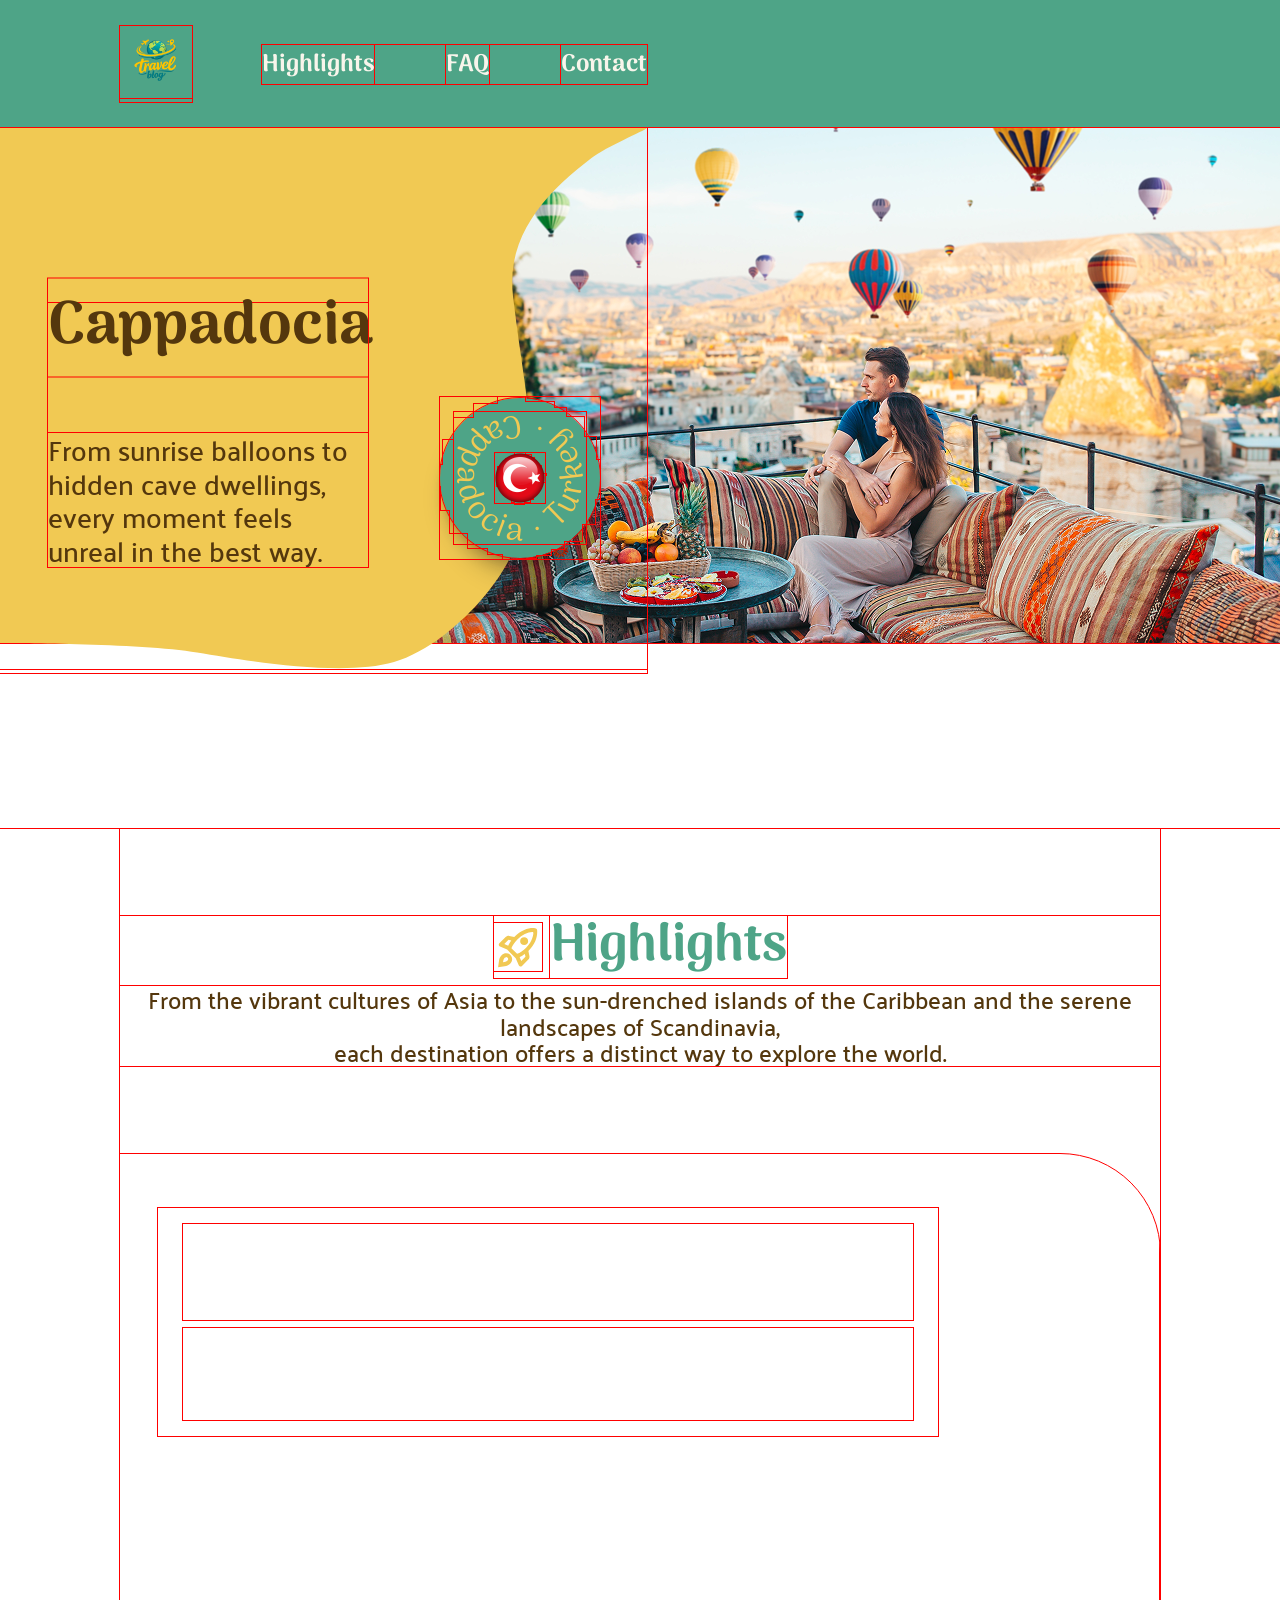
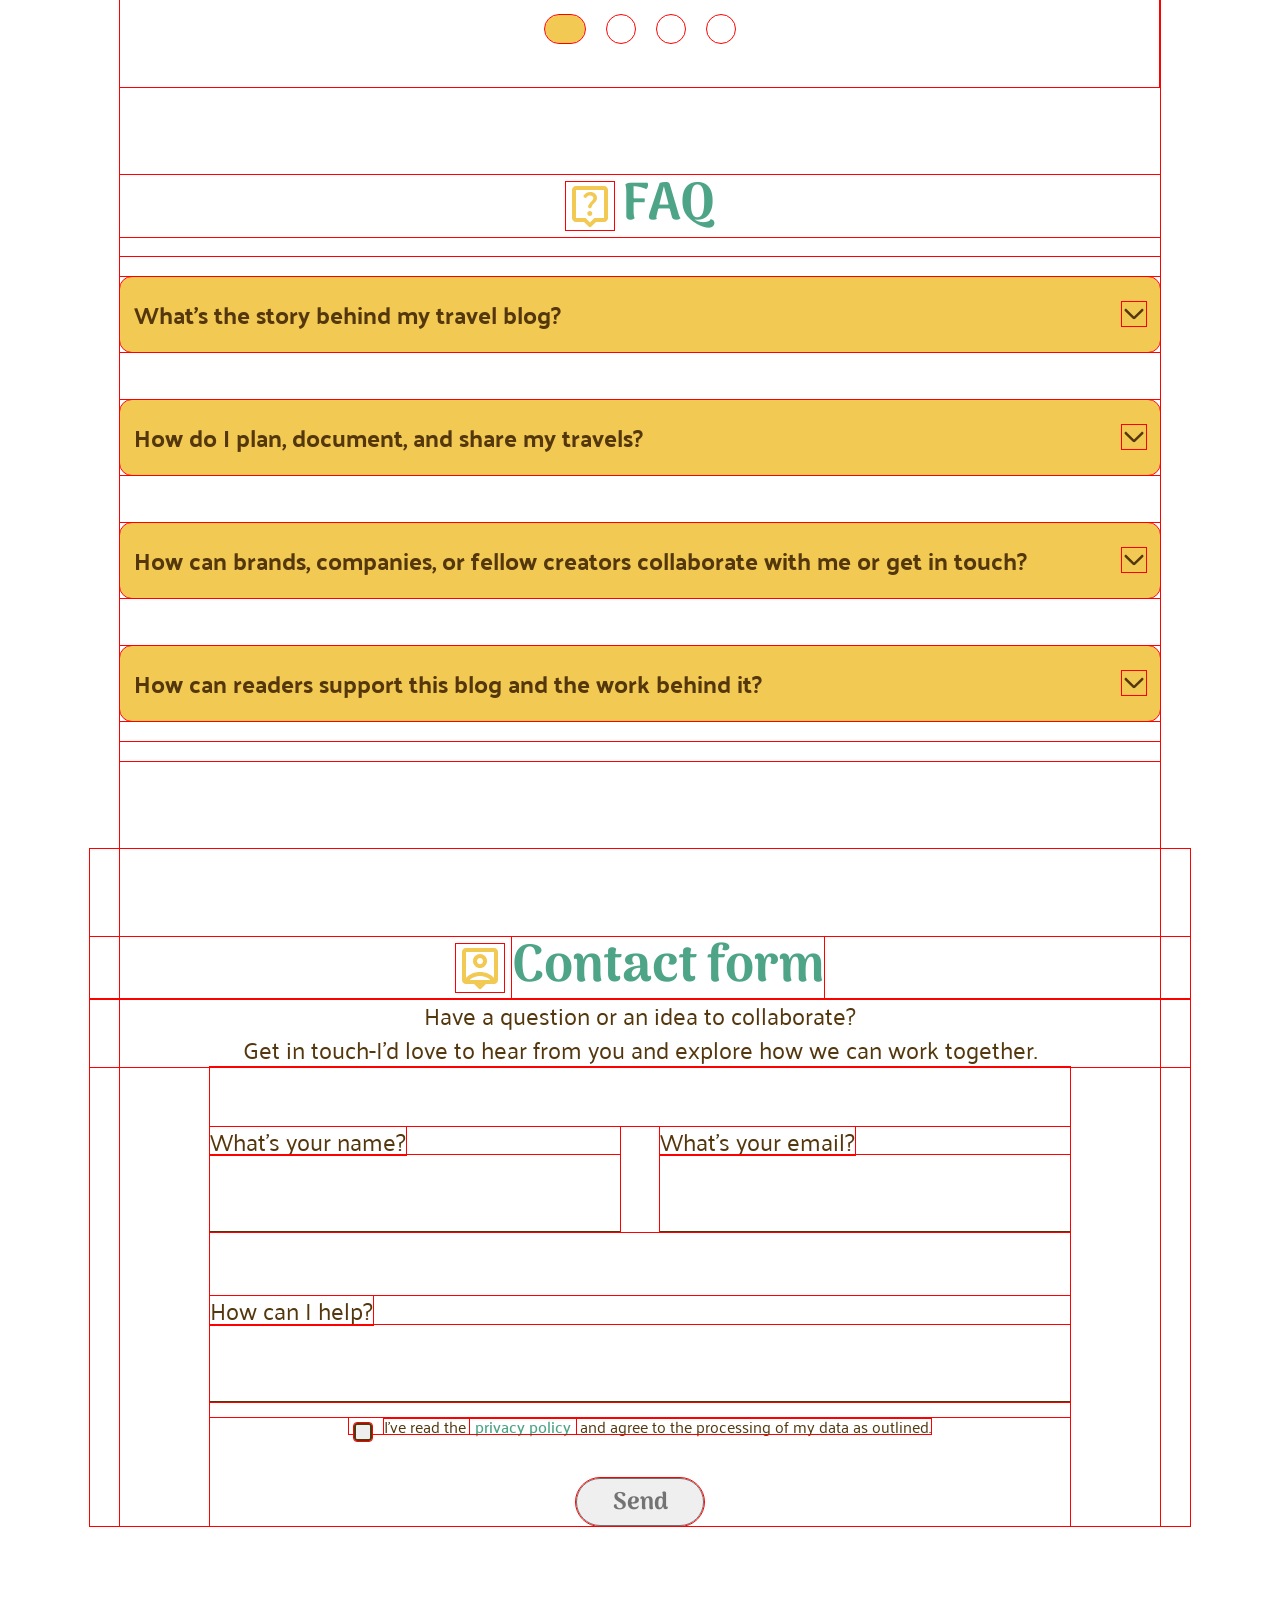
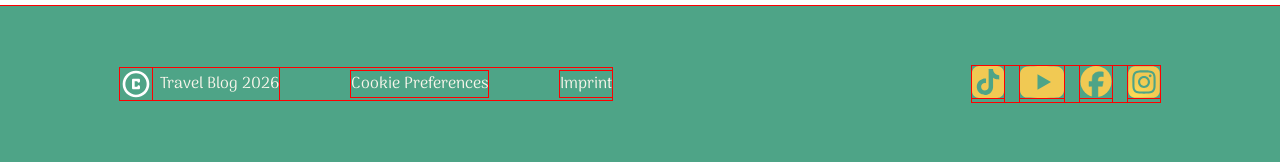
==== index.html @ 3dee192c "privacy police link changes index.html" ====
<!DOCTYPE html>
<html lang="en">

<head>
    <meta charset="UTF-8">
    <meta name="viewport" content="width=device-width, initial-scale=1.0">

    <title>Blog</title>

    <link rel="stylesheet" href="./styles/style.css">
    <link rel="stylesheet" href="./styles/standard.css">
    <link rel="stylesheet" href="./styles/fonts.css">
    <link rel="stylesheet" href="./styles/variables.css">
    <link rel="stylesheet" href="./styles/responsive.css">

    <link rel="icon" type="image/x-icon" href="./assets/img/logo.png">
</head>


<body id="landingpage">

    <header>

        <a href="../index.html" class="logo"><img src="../assets/img/logo.png" alt="logo"></a>

        <nav class="navbar-header">
            <a href="#highlights">Highlights</a>
            <a href="#faq">FAQ</a>
            <a href="#contact">Contact</a>
        </nav>

    </header>

    <!------------------------------------------- content ------------------------------------------------------>

    <content class="content">
        <section class="hero-left-right"> <!-- ############## landing hero section ######################## -->

            <div class="hero-first">
                <div class="img-background">
                    <img src="./assets/img/landing_hero.png" alt="">

                </div>

                <div class="img-cover-start">
                    <img src="./assets/img/landing_initial.svg" alt="">

                </div>

                <div class="img-cover-mid">
                    <img src="./assets/img/landing_animation_mid.png" class="big_animation1">
                    <img src="./assets/img/small_ani.png" class="small_animation1">

                </div>

                <div class="img-cover-end">
                    <img src="./assets/img/landing_animation_end.svg" class="big_animation2">
                    <img src="./assets/img/yellow_super_small_animation.svg" class="small_animation2">

                </div>


                <div class="hero-textblock">
                    <h3>Cappadocia</h3>
                    <p>From sunrise balloons to hidden cave dwellings, every
                        moment feels unreal in the best way.</p>
                </div>

                <div class="moving-element">

                    <div class="rotating-text">
                        <svg viewBox="0 0 132 132">

                            <defs>
                                <path id="textCircle" d="M 66,4 a 62,62 0 1,0 0,124 a 62,62 0 1,0 0,-124" />
                            </defs>

                            <text>
                                <textPath href="#textCircle" textLength="370" lengthAdjust="spacing">
                                    Cappadocia · Turkey ·
                                </textPath>
                            </text>

                        </svg>
                    </div>
                    <img class="destination-flag" src="./assets/img/Flag_orb_Turkey.png" alt="Turkey flag">

                </div>
            </div>

        </section>

        <section class="highlights" id="highlights">
            <!------------------- highlights ------------------------------------------------>
            <div class="header">
                <div class="icon-header">
                    <img src="./assets/icons/rocket_launch.svg" alt="Raketen Icon">
                    <h2>Highlights</h2>
                </div>
                <p>From the vibrant cultures of Asia to the sun-drenched islands of the Caribbean and the serene
                    landscapes of Scandinavia,<br>
                    each destination offers a distinct way to explore the world. </p>
            </div>

            <div class="slider-a">
                <input type="radio" name="slider" value="one" checked>
                <input type="radio" name="slider" value="two">
                <input type="radio" name="slider" value="three">
                <input type="radio" name="slider" value="four">

                <div class="slider-a-wrapper">
                    <div class="slider-a-element element-one">
                        <a href="./pages/article01.html" class="slide-link"> </a>

                        <div class="textblock">
                            <h3>The World’s Most Breathtaking Beaches</h3>
                            <p>From powder-soft white sands to dramatic coastlines kissed by turquoise waves, these
                                beaches
                                are more than destinations — they’re feelings.</p>
                        </div>

                    </div>
                    <div class="slider-a-element element-two">
                        <a href="./pages/article02.html" class="slide-link">
                            <div class="textblock">
                                <h3>Copenhagen in 3 Days: Big Experiences, Smart Spending</h3>
                                <p>Discover Copenhagen, where historic charm meets modern design, vibrant cycling
                                    culture
                                    and
                                    waterfront living.</p>
                            </div>
                        </a>
                    </div>
                    <div class="slider-a-element element-three">
                        <a href="./pages/article03.html" class="slide-link">
                            <div class="textblock">
                                <h3>Pattaya Pulse: Food, Sun and Neon Nights</h3>
                                <p>From bustling promenades to nearby islands, the city offers an energetic and diverse
                                    escape.
                                    Discover Pattaya City, with vibrant nightlife and rich cultural landmarks.</p>
                            </div>
                        </a>
                    </div>
                    <div class="slider-a-element element-four">
                        <a href="./pages/imprint.html" class="slide-link"> </a>
                        <div class="textblock">
                            <h3>Mountain Fuji</h3>
                            <p>The most iconic mountain and an active volcano located about 100 kilometers southwest
                                of
                                Tokyo.
                                Written with the characters for “wealth” and “samurai,” Fuji’s name evokes a sense
                                of
                                strength,
                                honor, and enduring prestige.</p>

                        </div>
                    </div>
                </div>
            </div>

        </section>

        <section class="faq" id="faq"> <!------------------- FAQ ------------------------------------------------>
            <h2 class="icon-header"> <img src="./assets/icons/live_help.svg" alt="Questionmark"> FAQ</h2>
            <div class="accordeon">

                <!-- Eintrag 1 -->
                <details class="accordeon-item">
                    <summary>What’s the story behind my travel blog?
                        <img src="./assets/icons/arrow_forward_ios.svg" class="accordeon-arrow" alt="Pfeil">
                    </summary>
                    <div class="accordeon-content">
                        <p>
                        <div class="accordeon-text-block">
                            It all started with a one-way ticket and a camera. This blog was born out of a passion
                            to
                            document raw, authentic moments from across the globe and to inspire others to step out
                            of
                            their
                            comfort zones.
                        </div>
                        </p>
                    </div>
                </details>

                <!-- Eintrag 2 -->
                <details class="accordeon-item">
                    <summary>How do I plan, document, and share my travels?
                        <img src="./assets/icons/arrow_forward_ios.svg" class="accordeon-arrow" alt="Pfeil">
                    </summary>
                    <div class="accordeon-content">
                        <p>
                        <div class="accordeon-text-block">I spend hours researching local gems, creating flexible
                            itineraries, and packing light. While
                            traveling, I take notes daily and capture visuals, turning those raw experiences into
                            comprehensive guides for you.
                        </div>
                        </p>
                    </div>
                </details>


                <!-- Eintrag 3 -->
                <details class="accordeon-item">
                    <summary>How can brands, companies, or fellow creators collaborate with me or get in touch?
                        <img src="./assets/icons/arrow_forward_ios.svg" class="accordeon-arrow" alt="Pfeil">
                    </summary>
                    <div class="accordeon-content">
                        <p>
                        <div class="accordeon-text-block"> love working with like-minded creators and brands that
                            align
                            with authentic travel. For
                            sponsorships, content creation, or media kit requests, feel free to drop me an email at
                            hello@yourblog.com!
                        </div>
                        </p>
                    </div>
                </details>


                <!-- Eintrag 4 -->
                <details class="accordeon-item">
                    <summary>How can readers support this blog and the work behind it?
                        <img src="./assets/icons/arrow_forward_ios.svg" class="accordeon-arrow" alt="Pfeil">
                    </summary>
                    <div class="accordeon-content">
                        <p>
                        <div class="accordeon-text-block">
                            The best way to support me is by sharing my articles, leaving comments, or using the
                            affiliate
                            links in my guides. You can also support my work directly by buying me a virtual coffee
                            through
                            my Ko-fi page!
                        </div>
                        </p>
                    </div>
                </details>
            </div>
        </section>

        <section class="contact-section"> <!--------------------- CONTACT --------------------------------->

            <div class="icon-header" id="contact">
                <img src="./assets/icons/person_pin.svg" alt="Raketen Icon">
                <h2>Contact form</h2>
            </div>
            <div class="contact-form-p">
                <p>
                    Have a question or an idea to collaborate?<br>
                    Get in touch-I’d love to hear from you and explore how we can work together.
                </p>
            </div>
            <div class="contact-form">

                <form class="contact-elements">

                    <div class="form-row">
                        <div class="input-group">
                            <label for="name">What's your name?</label>
                            <input type="text" id="name" name="name" required>
                        </div>
                        <div class="input-group">
                            <label for="email">What's your email?</label>
                            <input type="email" id="email" name="email" required>
                        </div>
                    </div>


                    <div class="input-group full-width">
                        <label for="message">How can I help?</label>
                        <input type="text" id="message" name="message" required>
                    </div>


                </form>

                <div class="privacy-policy">

                    <div class="checkbox-wrapper">
                        <label for="privacy" class="checkbox-label">
                            <input type="checkbox" id="privacy" class="toggle-check">
                            <span class="checkmark"></span>
                        </label>

                        <div class="checkbox-string">
                            <p>
                                I've read the

                                <!--<div class="checkbox-link">-->
                                <a href="../pages/privacy-policy.html" target="_blank">privacy policy</a>
                                <!--</div>-->

                                and agree to the processing of my data as outlined.
                            </p>
                        </div>
                    </div>

                    <button type="submit" class="send-btn">Send</button>

                </div>

            </div>

        </section>
    </content>

    <footer> <!--------------------- FOOTER ----------------------------------------->

        <div>
            <nav class="navbar-footer">



                <a href="../index.html"> <img src="./assets/icons/copyright.svg" alt="copyright">
                    Travel Blog 2026
                </a>




                <a href="#">Cookie Preferences</a>
                <a href="./pages/imprint.html">Imprint</a>
            </nav>
        </div>

        <div class="social-icons">
            <a href="https://www.tiktok.com" target="_blank"><img src="./assets/icons/Tiktok_icon.svg" alt="Tiktok"></a>
            <a href="https://youtube.com" target="_blank"><img src="./assets/icons/youtube.svg" class="youtube"
                    alt="youtube"></a>
            <a href="https://www.facebook.com" target="_blank"><img src="./assets/icons/facebook.svg"
                    alt="facebook"></a>
            <a href="https://www.instagram.com/" target="_blank"><img src="./assets/icons/Instagram_logo_2016.svg"
                    alt="instagram"></a>
        </div>

        <div class="navbar-mobile">

            <a href="./index.html"><img src="./assets/icons/home-icon.svg" alt=""></a>
            <a href="#highlights"><img src="./assets/icons/rocket_launch-icon.svg" alt=""></a>
            <a href="#faq"><img src="./assets/icons/live_help-icon.svg" alt=""></a>
            <a href="#contact"> <img src="./assets/icons/person-icon.svg" alt=""></a>

        </div>


    </footer>




</body>

</html>
---- styles/style.css ----
/* ~~~~~~~~~~~~~~~~~~~~~~~~~~~~~~~~~~~~~~~~~~~~~~~~~~~~~~~~~~~~~~~~~~~ */
/* ##################### landing banner animation #################### */
/* ~~~~~~~~~~~~~~~~~~~~~~~~~~~~~~~~~~~~~~~~~~~~~~~~~~~~~~~~~~~~~~~~~~~ */

.hero-left-right {
  display: flex;
  align-items: flex-start;
  justify-content: flex-start;

  width: 100dvw;
  max-width: 1440px;
  min-height: 515px;
}

.hero-first {
  position: relative;
  overflow: hidden;
  top: 0;
  left: 0;
  width: 100%;
  height: 700px;

  background-color: rgb(255, 255, 255);
}

.img-background {
  position: absolute;
  top: 0;
  left: calc(50% - 720px);
  height: 100%;
  width: auto;
  z-index: 1;
}

.img-cover-start {
  position: absolute;
  top: 0;

  right: 0;
  height: 100%;
  width: auto;
  z-index: 3;

  animation: banner-initial 3s ease-in-out forwards;
}

.img-cover-mid {
  position: absolute;
  top: 0;

  right: 0;
  height: 100%;
  width: auto;
  z-index: 2;

  animation: banner-mid 1s ease-in-out forwards;
  animation-delay: 2s;
}

.img-cover-end {
  position: absolute;
  top: 0;


  left: 0;
  height: auto;

  z-index: 4;

  opacity: 0;

  animation-name: banner-end;
  animation-duration: 0.8s;
  animation-timing-function: ease-in-out;
  animation-delay: 2.4s;
  animation-iteration-count: 1;
  animation-direction: normal;
  animation-fill-mode: forwards;



}

.hero-textblock {

  display: flex;
  flex-direction: column;
  gap: 32px;
  width: 25%;
  max-width: 350px;

  top: 25%;
  left: 40%;

  position: absolute;
  z-index: 5;
  opacity: 0;

  animation:
    textblock-fade-in 1.5s ease-in-out 0.5s forwards,
    textblock-shift 1s linear 2s forwards;
}

.hero-textblock h3 {
  font-family: 'Arima';
  font-weight: 700;
  font-size: 60px;
  color: var(--secondary-brown);

  animation-name: textblock-h3;
  animation-duration: 1s;
  animation-timing-function: fade-in;
  animation-delay: 0.5s;
  animation-iteration-count: 1;
  animation-direction: normal;
  animation-fill-mode: forwards;
}

.hero-textblock p {
  font-family: 'Palanquin';
  font-weight: 500;
  font-size: 28px;
  color: var(--secondary-brown);
  line-height: 1.2;

  opacity: 0;

  animation-name: textblock-p;
  animation-duration: 2s;
  animation-timing-function: fade-in;
  animation-delay: 1s;
  animation-iteration-count: 1;
  animation-direction: normal;
  animation-fill-mode: forwards;
}

@keyframes banner-initial {
  0% {
    z-index: 3;
  }

  100% {
    z-index: 0;

  }
}

@keyframes banner-mid {
  0% {
    transform: translateX(440px);
  }

  60% {
    transform: translateX(calc(40dvw - calc(50% - 720px)));
  }

  100% {
    transform: translateX(calc(10dvw - calc(50% - 720px)));

  }
}

@keyframes banner-end {
  0% {
    opacity: 0;
  }

  100% {
    opacity: 1;

  }
}

@keyframes textblock-fade-in {
  0% {
    opacity: 0;
  }

  100% {
    opacity: 1;
    /* transform: translateX(-35dvw); */
  }
}

@keyframes textblock-h3 {
  0% {
    transform: translateY(75%);
    opacity: 1;
  }

  100% {
    transform: translateY(-25%);
  }
}

@keyframes textblock-p {
  0% {
    opacity: 0;
  }

  100% {
    opacity: 1;
  }
}

@keyframes textblock-shift {
  to {
    opacity: 1;
    transform: translateX(-145%);
  }
}

/* ~~~~~~~~~~~~~~~~~~~~~~~~~~~~~~~~~~~~~~~~~~~~~~~~~~~~~~~~~~~~~~~~~~~ */
/* ###################### landing rotating text ###################### */
/* ~~~~~~~~~~~~~~~~~~~~~~~~~~~~~~~~~~~~~~~~~~~~~~~~~~~~~~~~~~~~~~~~~~~ */

.moving-element {
  width: 160px;
  height: 160px;

  top: 270px;
  left: 440px;

  position: relative;

  display: flex;
  align-items: center;
  justify-content: center;
  background-color: var(--primary-green);
  border-radius: 50%;

  /* https://smoothshadows.com/#djEsMSw1LDAuMTUsMjQsMjAsNSwjMDMwNzEyLCNmM2Y0ZjYsI2ZmZmZmZiwz */
  box-shadow: 0px 1px 1px rgba(3, 7, 18, 0.03),
    1px 3px 4px rgba(3, 7, 18, 0.06),
    2px 7px 9px rgba(3, 7, 18, 0.09),
    3px 13px 15px rgba(3, 7, 18, 0.12),
    5px 20px 24px rgba(3, 7, 18, 0.15);

  opacity: 0;

  z-index: 6;

  animation-name: moving-element-initial;
  animation-duration: 2s;
  animation-timing-function: fade-in;
  animation-delay: 2.7s;
  animation-iteration-count: 1;
  animation-direction: normal;
  animation-fill-mode: forwards;
}

.rotating-text {
  width: 132px;
  height: 132px;

  animation: rotateText 12s linear infinite;
}

.rotating-text svg {
  width: 132px;
  height: 132px;
  overflow: visible;
}

.rotating-text text {
  font-family: 'Arima';
  font-size: 32px;
  font-weight: 400;
  fill: var(--primary-yellow);
}

.destination-flag {
  position: absolute;

  width: 50px;
  height: 50px;
}

@keyframes rotateText {
  from {
    transform: rotate(0deg);
  }

  to {
    transform: rotate(360deg);
  }
}

@keyframes moving-element-initial {
  to {
    opacity: 1;
  }
}

/* ~~~~~~~~~~~~~~~~~~~~~~~~~~~~~~~~~~~~~~~~~~~~~~~~~~~~~~~~~~~~~~~~~~~ */
/* ######################### article01 style ######################### */
/* ~~~~~~~~~~~~~~~~~~~~~~~~~~~~~~~~~~~~~~~~~~~~~~~~~~~~~~~~~~~~~~~~~~~ */


.article01-top {
  display: flex;
  flex-direction: row;
  /* Erzwingt die Ausrichtung nebeneinander */
  justify-content: space-between;
  align-items: flex-start;
  /* Richtet das Profil obenbündig mit dem Text aus */
  width: 100%;
  gap: 24px;

  margin-top: 80px;

}

.article01-top>div:first-child {
  flex-grow: 1;
  /* Nimmt den gesamten verfügbaren Platz links ein */
  min-width: 0;
  /* Verhindert, dass langer Text das Flex-Layout sprengt */
}


.article01-top h1 {
  line-height: 1.2;
}

.article01-top h2 {
  color: var(--primary-green);
  font-size: 40px;

  font-family: 'Palanquin';
  font-weight: 600;
}

.article01-top h1 {
  font-family: 'Palanquin';
  font-weight: 600;
  color: var(--primary-yellow);
  font-size: 64px;

  font-family: 'Arima';
  font-weight: 700;
}

.article01-top p {

  color: var(--secondary-brown);
  font-size: 32px;

  font-family: 'Palanquin';
  font-weight: 400;
  line-height: 1.2;

}

.article03_p_underprofile {
  font-size: 24px;
  font-family: 'Palanquin';
  font-weight: 400;
}

.page-information {

  display: flex;

  gap: 20px;

  margin-top: 32px;

  flex-wrap: wrap;



}

.page-information p {
  font-size: 16px;
  margin: 0;
  display: flex;
  align-items: center;
  gap: 6px;
}

.page-information img {
  width: 16px;
  height: 18px;
  color: var(--primary-green);

}

.profile {
  background-color: rgba(78, 164, 135, 0.2);
  border-radius: 30px;

  padding: 16px;
  height: fit-content;

  display: flex;
  flex-direction: column;

  width: 272px;
  flex-shrink: 0;

  align-items: center;


}

.profile h4 {
  font-family: 'Arima';
  font-weight: 700;

  color: var(--secondary-brown);
  text-align: center;
}

.profile h5 {
  font-size: 16px;
  font-family: 'Arima';
  font-weight: 400;
  text-align: center;
  color: var(--secondary-brown);

  padding-bottom: 16px;


}

.profile p {
  font-size: 16px;
  font-family: 'Palanquin';
  font-weight: 400;


}

.profile img {
  border-radius: 50%;
  width: 120px;
  height: 120px;

  object-fit: cover;
  margin: 0 auto;
}

/* ~~~~~~~~~~~~~~~~~~~~~~~~~~~~~~~~~~~~~~~~~~~~~~~~~~~~~~~~~~~~~~~~~~~ */
/* ######################### carousel slider ######################### */
/* ~~~~~~~~~~~~~~~~~~~~~~~~~~~~~~~~~~~~~~~~~~~~~~~~~~~~~~~~~~~~~~~~~~~ */

.carousel-wrapper {
  display: flex;
  flex-direction: row;
  justify-content: center;
  align-items: center;

  height: 90%;
}

.carousel-slider {
  /* background-color: black; */
  height: 70dvh;

  width: 1300px;
  /* min-width: calc(50% - 720px); */

  display: flex;
  flex-direction: column-reverse;
  justify-content: center;
  align-items: center;
}

.carousel-slider input {
  appearance: none;
  -webkit-appearance: none;
  border: none;
  outline: none;
  width: 22px;
  height: 22px;
  border-radius: 50%;
  background-color: #4ea48732;
  margin: 0 5px 14px 5px;
  cursor: pointer;
  transition: width 0.3s ease, background-color 0.3s ease;

  z-index: 2;
  display: none;
}

.carousel-slider input:checked {
  width: 36px;
  height: 22px;
  border-radius: 20px;
  background-color: var(--primary-green);
}

.carousel-slider-element {
  z-index: 1;

  display: flex;
  justify-content: center;

  width: 160px;
  height: 90%;
  max-height: 440px;

  /* background-color: rgba(255, 255, 255, 0.001); */

  transform: perspective(300px) rotateY(10deg) translateX(0px);
  transform-origin: 50% 50%;

  transition: all 255ms ease-in-out;
}

.carousel-slider-element img {
  /* opacity: 0.5; */
  border-radius: 20px;

  width: 300px;

  object-fit: cover;
  object-position: center;

  /* https://smoothshadows.com/#djEsMSw1LDAuMTUsMjQsMjAsNSwjMDMwNzEyLCNmM2Y0ZjYsI2ZmZmZmZiwz */
  box-shadow: 0px 1px 1px rgba(3, 7, 18, 0.03),
    1px 3px 4px rgba(3, 7, 18, 0.06),
    2px 7px 9px rgba(3, 7, 18, 0.09),
    3px 13px 15px rgba(3, 7, 18, 0.12),
    5px 20px 24px rgba(3, 7, 18, 0.15);
}

.carousel-slider-element:hover {
  z-index: 2;

  transform: rotateY(0deg) translateX(0px) scaleX(1.05) scaleY(1.05);
  margin: 0 160px;
}

.carousel-slider-element:hover img {
  width: 300px;

}

.carousel-slider-element:hover~.carousel-slider-element {
  transform: perspective(300px) rotateY(-10deg) translateX(0px);
}

.carousel-slider-element:hover~.carousel-slider-element img {
  width: 300px;
}

/* ~~~~~~~~~~~~~~~~~~~~~~~~~~~~~~~~~~~~~~~~~~~~~~~~~~~~~~~~~~~~~~~~~~~ */

.p_under_carousel {
  display: flex;
  justify-content: center;
  flex-direction: column;
}

.list > li{
  width: fit-content;
}

/* ~~~~~~~~~~~~~~~~~~~~~~~~~~~~~~~~~~~~~~~~~~~~~~~~~~~~~~~~~~~~~~~~~~~ */
/* ######################### main page content ####################### */
/* ~~~~~~~~~~~~~~~~~~~~~~~~~~~~~~~~~~~~~~~~~~~~~~~~~~~~~~~~~~~~~~~~~~~ */

.highlights {
  width: 100%;
  display: flex;
  flex-direction: column;
  align-items: center;

  gap: 88px;
}

.header {
  display: flex;
  flex-direction: column;
  justify-content: center;
  align-items: center;

  gap: 8px;
  width: 100%;
}

.header>p {
  font-family: 'Palanquin';
  font-size: 24px;
  font-weight: 500;
  line-height: 110%;
  text-align: center;

  color: var(--secondary-brown);
}


.icon-header {
  display: flex;
  align-items: center;
  gap: 8px;
  justify-content: center;

  font-family: 'Arima';
  font-weight: 700;
  font-size: 52px;
  line-height: 120%;

  color: var(--primary-green);
  gap: 8px;

}



.icon-header>h2 {
  font-family: 'Arima';
  font-weight: 700;
  font-size: 52px;
  line-height: 120%;

  color: var(--primary-green);
}

.icon-header>img {
  width: 48px;
  height: 48px;
}

.slider-a {
  width: 100%;
  height: 533px;
  border-top-right-radius: 100px;


  display: flex;
  justify-content: center;
  position: relative;


  align-items: flex-end;
  overflow: hidden;
}

.slider-a-wrapper {
  z-index: 1;
  width: 400%;
  height: 100%;

  position: absolute;

  display: flex;

  transition: all 1s ease-in-out;

}



.slider-a-element {
  width: calc(100% / 4);
  height: 100%;
  position: relative;

  background-size: cover;
  background-position: center;
}

.element-one {
  background-image: url(../assets/img/woman-walking-on-beach.jpg);
}

.element-two {
  background-image: url(../assets/img/scandinavia.jpg);
}

.element-three {
  background-image: url(../assets/img/pattaya.jpg);
}

.element-four {
  background-image: url(../assets/img/mountain_fuji.jpg);
}

.slider-a input[value="one"]:checked~.slider-a-wrapper {
  transform: translateX(calc(150% / 4));
}


.slider-a input[value="two"]:checked~.slider-a-wrapper {
  transform: translateX(calc(50% / 4));
}


.slider-a input[value="three"]:checked~.slider-a-wrapper {
  transform: translateX(calc(-50% / 4));
}

.slider-a input[value="four"]:checked~.slider-a-wrapper {
  transform: translateX(calc(-150% / 4));
}

.slider-a input {
  appearance: none;
  -webkit-appearance: none;
  border: none;
  outline: none;
  width: 28px;
  height: 28px;
  border-radius: 14px;
  background-color: #ffffff;
  margin: 0 11px 44px 11px;
  cursor: pointer;
  transition: width 0.3s ease, background-color 0.3s ease;

  z-index: 2;
}

.slider-a input:checked {
  width: 40px;
  height: 28px;
  border-radius: 20px;
  background-color: var(--primary-yellow);
}

.textblock {
  position: absolute;
  transform: translateZ(0);

  width: 75%;

  display: flex;
  flex-direction: column;
  gap: 8px;

  top: 54px;
  left: 38px;

  padding: 16px 24px;

  text-align: left;

  background: rgba(255, 255, 255, 0.1);
  backdrop-filter: blur(5px);


  border-left: 1px solid rgba(255, 255, 255, 0.2);
  border-right: 1px solid rgba(255, 255, 255, 0.2);

}


.textblock>h3 {
  font-family: 'Palanquin Dark';

  font-size: 48px;
  font-weight: 600;
  line-height: 100%;

  color: #ffffff;

}


.textblock>p {
  font-family: 'Palanquin';

  font-size: 28px;
  font-weight: 400;
  line-height: 110%;

  color: #ffffff;
}

.slide-link { /*da war vorher display: block; nur*/
  position: absolute;
  top: 0;
  left: 0;
  width: 100%;
  height: 100%;
  z-index: 5;

  /* display: block;
  position: absolute;
  inset: 0;
  z-index: 10;
  width: 100%;
  height: auto;*/
}

/* ######################### faq ######################### */

.faq {
  width: 100%;
}

.accordeon {
  margin: 20px 0;

  font-family: 'Palanquin';
  font-weight: 700;
  font-size: 24px;
  color: var(--secondary-brown);
  display: flex;
  flex-direction: column;
  gap: 8px;

  width: 100%;
}


.accordeon-item {
  margin: 20px 0;
}


.accordeon-item summary {
  padding: 16px 14px;
  background-color: var(--primary-yellow);
  border-radius: 12px;
  align-items: center;
  display: flex;
  justify-content: space-between;
}

.accordeon-item img {
  width: 24px;
  height: 24px;
}

.accordeon-content {
  padding: 15px;

  opacity: 0;
  transform: translateY(-10px);

  transition:
    opacity 0.3s ease,
    transform 0.3s ease,
    display 0.3s ease allow-discrete;

  background-color: var(--primary-yellow);
  border-radius: 12px;



}

.accordeon-text-block {
  background-color: var(--white-color);
  padding: 4px 10px;
  border-radius: 5px;
  /* Wie im Figma-Layout (Radius 5px) */
  font-size: 16px;

}




.accordeon-item[open] summary img {
  transform: rotate(-180deg);
}

.accordeon-item[open] .accordeon-content {
  opacity: 1;
  border-radius: 0 0 12px 12px;





  @starting-style {
    opacity: 0;
    transform: translateY(-10px);
  }
}

/* ~~~~~~~~~~~~~~~~~~~~~~~~~~~~~~~~~~~~~~~~~~~~~~~~~~~~~~~~~~~~~~~~~~~ */
/* ########################## contact form ########################### */
/* ~~~~~~~~~~~~~~~~~~~~~~~~~~~~~~~~~~~~~~~~~~~~~~~~~~~~~~~~~~~~~~~~~~~ */


.contact-section {
  display: flex;
  flex-direction: column;

  padding-top: 88px;

  width: 1100px;
  font-family: 'Palanquin';
  font-size: 24px;
  font-weight: 500;
  line-height: 120%;

  text-align: center;

  color: var(--secondary-brown);
}

.contact-form {
  padding-top: 60px;
  display: flex;
  flex-direction: column;
  gap: 16px;


}

.contact-form label {
  display: flex;
  justify-content: flex-start;
}

.contact-elements {
  display: flex;
  flex-direction: column;
  gap: 64px;
  /* max-width: calc(50% - 720px); */
  width: 100%;

  margin: 0 auto;
}

.form-row {
  display: flex;
  gap: 40px;

}


.input-group {
  display: flex;
  flex-direction: column;
  align-items: flex-start;
  flex: 1;
  width: 100%;
}

.input-group.full-width {
  width: 100%;
}

.input-group label {
  font-weight: 400;
  font-size: 24px;
  color: var(--secondary-brown);
  /* margin-bottom: 8px; */
}


.input-group input {
  width: 100%;
  border: none;
  border-bottom: 1px solid var(--secondary-brown);
  padding: 17px 0;
  font-size: 24px;
  outline: none;
  background: transparent;

  color: var(--primary-green);

  font-family: 'Palanquin';
  font-weight: 500;

  caret-shape: auto;
  /* ################# vertical line in the input field ################ */

}




/* ~~~~~~~~~~~~~~~~~~~~~~~~~~~~~~~~~~~~~~~~~~~~~~~~~~~~~~~~~~~~~~~~~~~ */
/* ########################### checkbox ############################## */
/* ~~~~~~~~~~~~~~~~~~~~~~~~~~~~~~~~~~~~~~~~~~~~~~~~~~~~~~~~~~~~~~~~~~~ */

.privacy-policy {
  display: flex;
  flex-direction: column;
  align-items: center;

  gap: 32px;
}

.privacy-policy:has(.toggle-check:checked) .send-btn {
  background-color: var(--primary-green);
  color: var(--primary-yellow);

  border: none;

  pointer-events: auto;
  cursor: pointer;
}




.checkbox-wrapper {
  display: block;
  position: relative;
  padding-left: 35px;
  margin-bottom: 12px;

  flex-direction: column;

  -webkit-user-select: none;
  -moz-user-select: none;
  -ms-user-select: none;
  user-select: none;

  font-size: 16px;
  color: var(--secondary-brown);
}

.checkbox-wrapper p {
  font-size: 16px;
  line-height: 16px;
}

.checkbox-wrapper a {
  display: inline-block;
  font-weight: 500;
  text-decoration: none;
  color: var(--primary-green);
  line-height: 100%;

  padding: 0 5px;
  font-size: 16px;
}

.checkbox-wrapper a:hover {
  font-family: 'Palanquin Dark';
  text-decoration: none;
  font-weight: 600;
  font-size: 16px;
}

.checkbox-wrapper input {
  position: absolute;
  opacity: 0;
  height: 0;
  width: 0;
}

.checkbox-string {
  display: flex;
  flex-direction: row;
}




.checkbox-link {
  width: 120px;
}

.checkmark {
  position: absolute;
  top: 5px;
  left: 5px;
  height: 18px;
  width: 18px;
  background-color: #eee;
  border: 2px solid var(--secondary-brown);
  border-radius: 3px;
}

.checkbox-label:hover input~.checkmark {
  background-color: var(--primary-yellow);
}

.checkbox-wrapper input:checked~.checkmark {
  background-color: var(--primary-green);
  border: none;
}

.checkmark:after {
  content: "";
  position: absolute;
  display: none;
}

.checkbox-wrapper input:checked~.checkmark:after {
  display: block;
}

.checkbox-wrapper .checkmark:after {
  left: 6px;
  top: 2px;
  width: 5px;
  height: 9px;
  border: solid 0px var(--primary-yellow);
  border-width: 0 2px 2px 0;
  -webkit-transform: rotate(45deg);
  -ms-transform: rotate(45deg);
  transform: rotate(45deg);
}

.send-btn {
  font-family: 'Arima';
  font-size: 24px;

  font-weight: 700;
  letter-spacing: 5%;

  color: var(--inactive-color);


  width: 128px;
  height: 48px;

  display: flex;
  align-items: center;
  justify-content: center;

  padding: 0px 24px;

  border: 1px solid var(--inactive-color);
  border-radius: 40px;

  pointer-events: none;
  cursor: not-allowed;

  gap: 10px;
  padding: 10px;
}

.button {
  display: flex;
}

.button img {
  height: 32px;
  width: 32px;

  color: var(--primary-yellow);
}



.send-btn:hover {
  background-color: var(--primary-green);
  color: var(--primary-yellow);
  font-weight: 700;

  text-shadow: 0px 4px 4px rgba(0, 0, 0, 0.5);
  border: none;
  box-shadow:
    1px 1px 3px rgba(78, 164, 135, 0.09),
    5px 5px 13px rgba(78, 164, 135, 0.15),
    12px 12px 30px rgba(78, 164, 135, 0.24);
}

/* ~~~~~~~~~~~~~~~~~~~~~~~~~~~~~~~~~~~~~~~~~~~~~~~~~~~~~~~~~~~~~~~~~~~ */
/* ############################# imprint ############################# */
/* ~~~~~~~~~~~~~~~~~~~~~~~~~~~~~~~~~~~~~~~~~~~~~~~~~~~~~~~~~~~~~~~~~~~ */

.imprint {
  min-height: calc((100dvh - 156px) - 128px);

  display: flex;
  flex-direction: column;
  align-items: center;
  color: var(--secondary-brown);
  font-family: 'Palanquin';
  text-align: center;
}

.imprint h2 {
  font-size: 48px;
  font-family: 'Arima';
  font-weight: 600;
  padding: 3%;
  color: var(--primary-yellow);
}

.imprint h3 {
  font-family: 'Arima';
  padding: 16px 0 8px 0;
  color: var(--primary-green);
}

.imprint a {
  color: var(--primary-green);
  text-decoration: none;
}

.imprint ul li {
  list-style-type: none;
  display: inline-block;
  text-align: center;
  padding: 16px 0;
  margin: 0;
}

/* ~~~~~~~~~~~~~~~~~~~~~~~~~~~~~~~~~~~~~~~~~~~~~~~~~~~~~~~~~~~~~~~~~~~ */
/* ######################### article02 style ######################### */
/* ~~~~~~~~~~~~~~~~~~~~~~~~~~~~~~~~~~~~~~~~~~~~~~~~~~~~~~~~~~~~~~~~~~~ */

.video-container {
  display: flex;
  justify-content: center;


}


.video-container video {
  border-radius: 53px;
  width: calc(100% - 30px); 

  /*width: 931px;
  height: 520px;*/

}

ol li,
ul li {
  margin: 20px 0 20px 40px;
  width: 100%;

}


/* ######################### SHARE SECCTION ######################### */

.share-section {
  position: relative;
  display: flex;
  flex-direction: column;

  align-items: center;

  width: 463px;
  margin: 0 auto;
  gap: 24px;

}

.big-arrow2 {
  position: absolute;
  /* Löst den Pfeil aus dem Textfluss */
  left: -40px;
  /* Schiebt den Pfeil nach links außerhalb der Box (Wert anpassen!) */
  bottom: 15px;
  /* Positioniert den Pfeil auf Höhe des Buttons */
}

.big_arrow {
  display: block;
}

.small-arrow2 {
  position: absolute;
  left: -20px;
  bottom: 45px;
}

.small_arrow {
  display: block;

}



.share-section>p {
  font-family: 'Arima';
  font-size: 24px;
  font-weight: 500;
  line-height: 120%;

  text-align: center;

  color: #54370D;
}

.share-section>img {

  bottom: 0;
  left: -20px;
}





/* ######################### SHARE ICON ######################### */

.share-wrapper {
  display: flex;
  align-items: center;
  gap: 7px;
  height: 54px;
}

#share-toggle {
  display: none;
}

.icon-btn {
  font-family: 'Arima';
  font-size: 24px;
  font-weight: 700;
  line-height: 120%;
  letter-spacing: 5%;
  margin: 0 auto;

  color: var(--primary-yellow);

  width: fit-content;
  height: 48px;

  display: flex;
  align-items: center;
  gap: 8px;

  padding: 0px 24px;

  background-color: var(--primary-green);
  border: none;
  border-radius: 40px;

  cursor: pointer;
}

.share-expanded {
  height: 54px;
  display: none;
  align-items: center;
  gap: 8px;
}

#share-toggle:checked~.share-expanded {
  display: flex;
}

#share-toggle:checked+.icon-btn .share-icon {
  display: none;
}

.share-links {
  display: flex;
  flex-direction: column;
  gap: 10px;
}

.share-links a {
  font-family: 'Arima';
  font-size: 18px;
  font-weight: 600;
  line-height: 120%;

  color: var(--primary-green);

  text-decoration: underline;
}

.share-links a:hover {
  font-weight: 700;
}

/* ######################### PRO TIPPS SECTION ######################### */

.protipp-section {
  position: relative;
  display: flex;
  background-color: rgba(78, 164, 135, 0.2);


  padding: 26px 16px 24px 16px;
  border-radius: 30px;


}

.protipp-section ol {
  margin: 0;
  padding-left: 24px;
}

.protipp-section li {
  font-family: 'Palanquin';
  font-size: 24px;
  font-weight: 400;
  line-height: 120%;

  color: rgba(61, 61, 61, 1);

  width: 100%;

  margin: 0;

  padding-left: 0px;
  margin-left: 0px;
}

.badge {
  position: absolute;
  left: -5px;
  top: -47px;
  display: flex;
  flex-direction: row;
  align-items: center;
  padding: 4px 16px 4px 4px;
  gap: 4px;
  border-radius: 10px;
  transform: rotate(-13.67deg);


  background-color: var(--primary-green);

}

.badge>img {
  width: 50px;
  height: 50px;
}

.badge>p {
  font-family: 'Palanquin';
  font-size: 28px;
  font-weight: bold;
  line-height: 120%;
  color: var(--primary-yellow);
}





/* ~~~~~~~~~~~~~~~~~~~~~~~~~~~~~~~~~~~~~~~~~~~~~~~~~~~~~~~~~~~~~~~~~~~ */
/* ####################### article 03 style ########################## */
/* ~~~~~~~~~~~~~~~~~~~~~~~~~~~~~~~~~~~~~~~~~~~~~~~~~~~~~~~~~~~~~~~~~~~ */

#article03 article {
  /* ############ 'article' element for longer text content ########### */
  color: #3D3D3D;
}

.article03_rain {
  display: flex;
  flex-direction: column;
  align-items: center;
  width: 100%;
  gap: 24px;
}


.article03_rain p {
  font-size: 24px;
  font-family: 'Palanquin';
  font-weight: 400;

}


.article03_rain h2 {
  color: var(--secondary-brown);
  font-size: 32px;
  font-family: 'Arima';
  font-weight: 600;


  display: flex;
  justify-content: center;

  margin-top: 88px;

}

.article03_rain h3 {
  /* text-align: center; */

  display: flex;
  justify-content: center;
}


.article03_img {
  display: flex;
  justify-content: center;
  margin-bottom: 88px;
}


.article03_img>img,
.two_sections img {
  width: 640px;
  height: 436px;

  border: 3px;
  border-radius: 53px;
  object-fit: contain;

  box-shadow: -2px 4px 11.6px 0px rgba(0, 0, 0, 0.25);
}

.two_sections {
  display: grid;
  grid-template-columns: 1fr;
  gap: 80px;
}

.one_section {
  display: grid;
  grid-row: span 3;                
  grid-template-rows: subgrid;     
  row-gap: 1rem;
}

.one_section img {
  width: 100%;
}

.one_section h3{
  justify-content: center;
}
---- styles/standard.css ----
/* die einstellungen für Content könnte hier rein und beim 
responsiv design auch gleich die contentbegrenzug
weil die ist ja auch überall gleich*/

* {
    box-sizing: border-box;

    margin: 0;
    padding: 0;

    scroll-behavior: smooth;

    /* ################### Debug marking ############################# */
    outline: 1px solid red !important;
}



/*--------HEADER--------*/

/* ######################### HEADER ######################### */
header {
    background-color: var(--primary-green);
    display: flex;

    color: var(--font-color);
    width: 100%;
    gap: 70px;
    height: 128px;

    align-items: center;


    padding: 60px 120px;
}

.navbar-header {
    display: flex;
    gap: 72px;
}

.navbar-header a {
    color: var(--font-color);
    text-decoration: none;
    font-size: 1.5em;
    font-family: 'Arima';
    font-style: normal;
    font-weight: 700;

    transition: 0.3s color ease-in-out;

    background-repeat: no-repeat;
    background-position: bottom center;
    background-size: contain;

}

.navbar-header a:active {
    color: var(--primary-yellow);
    transition: color 0s;

}

.navbar-header a:hover {
    background-image: url('../assets/img/highlights.svg');
}


.logo img {
    width: 72px;
    height: 72px;
}

.content {
    display: flex;
    flex-direction: column;
    align-items: center;
    gap: 88px;
    margin: 0 120px 80px 120px;
}


/* ######################### FOOTER ######################### */


footer {
    width: 100%;
    background-color: var(--primary-green);
    display: flex;
    color: var(--font-color);
    gap: 70px;

    /* ÄNDERUNG: min-height statt height nutzen & border-box hinzufügen */
    min-height: 152px;
    box-sizing: border-box;

    align-items: center;
    justify-content: space-between;
    padding: 60px 120px;

    display: flex;
    flex-direction: row;

}



.navbar-footer a {
    color: var(--font-color);
    text-decoration: none;
    font-size: 1em;
    font-family: 'Arima';

    display: flex;
    flex-direction: row;

    gap: 8px;
    align-items: center;
    white-space: nowrap;
}

.navbar-footer {
    display: flex;
    gap: 72px;
    align-items: center;
}

footer img {
    height: 32px;
    width: 32px;
}

.navbar-footer>img {
    width: 24px;
    height: 24px;
}

.social-icons {
    display: flex;
    gap: 16px;
}

.youtube {
    width: 44px;
    height: 32px;
}

.both-navbars {
    display: flex;
    flex-direction: column;
}

.navbar-mobile {
    position: fixed;
    bottom: 0;
    left: 0;

    display: flex;
    background-color: var(--primary-yellow);
    width: 100%;
    padding: 24px 25px;
    gap: 48px;

    justify-content: center;
    z-index: 10;



}

.navbar-mobile img {
    width: 40px;
    height: 40px;

}


/*--------FOOTER--------*/

h3 {
    color: var(--secondary-brown);
    font-size: 32px;
    font-family: 'Arima';
    font-weight: 600;


    display: flex;
    /* justify-content: center; ################ Entfernt, da slider-a textblock nicht korrekt ausgerichtet wird (wie in Figma) ############# */
}

p,
ul li,
ol li {
    font-size: 24px;
    font-family: 'Palanquin';
    font-weight: 400;
    line-height: 1.4;

}

ol {
    list-style-position: outside;
    padding: 24px;
    margin: 0;
}

@media screen and (min-width: 1440px) {

    header {
        padding: 60px max(120px, calc(50% - 720px));
    }

    footer {
        padding: 60px max(120px, calc(50% - 720px));
        margin-bottom: 0px;

    }

}


@media screen and (min-width:768px) {
    .navbar-mobile {
        display: none;
    }

    .two_sections {
        grid-template-columns: 1fr 1fr;
        gap: 32px;
    }

    .one_section h3 {
        text-align: center;
    }

}

@media screen and (min-width:768px) and (max-width: 960px) {

    footer {
        align-items: end;
    }

    .navbar-footer {
        flex-direction: column;
        gap: 8px;
        align-items: start;
    }

    .two_sections{
        gap: 32px;
    }

    /* footer {
        margin-bottom: 90px;
    } */


}

@media screen and (min-width:480px) and (max-width: 767px) {

    .navbar-header {
        display: none;
    }

    header {
        justify-content: center;
        height: 70px;
        padding: 0 24px;
    }

    /*  zentriert das Logo horizontal  */
    .logo {
        display: flex;
        align-items: center;
    }


    .logo img {
        width: 56px;
        height: 56px;
    }


    .navbar-footer {
        flex-direction: column;
        gap: 8px;
        align-items: start;
    }

    footer {
        align-items: end;
        padding: 60px;

        margin-bottom: 85px;

    }


    footer img {
        height: 24px;
        width: 24px;
    }

    .youtube {
        width: 37px;
        height: 24px;
    }

    .article01-top {
        margin-top: 40px;
    }

    .two_sections{
        gap: 32px;
    }


}

@media screen and (min-width: 320px) and (max-width: 480px) {

    .navbar-header {
        width: 100%;
    }

    .navbar-header a {
        display: none;
    }

    .logo img {
        display: flex;
        justify-content: center;
    }



    .navbar-footer {
        flex-direction: column;
        gap: 8px;
        align-items: start;


    }


    footer img {
        height: 24px;
        width: 24px;
    }

    .youtube {
        width: 37px;
        height: 24px;
    }

    footer {
        margin-bottom: 85px;

        align-items: end;
        padding: 60px;
    }

    .article01-top {
        margin-top: 24px;
    }



}
---- styles/fonts.css ----
/* arima-regular - latin */
@font-face {
  font-display: swap; /* Check https://developer.mozilla.org/en-US/docs/Web/CSS/@font-face/font-display for other options. */
  font-family: 'Arima';
  font-style: normal;
  font-weight: 400;
  src: url('../assets/fonts/arima-v7-latin-regular.woff2') format('woff2'); /* Chrome 36+, Opera 23+, Firefox 39+, Safari 12+, iOS 10+ */
}
/* arima-regular - latin */
@font-face {
  font-display: swap; /* Check https://developer.mozilla.org/en-US/docs/Web/CSS/@font-face/font-display for other options. */
  font-family: 'Arima';
  font-style: normal;
  font-weight: 400;
  src: url('../assets/fonts/arima-v7-latin-regular.woff2') format('woff2'); /* Chrome 36+, Opera 23+, Firefox 39+, Safari 12+, iOS 10+ */
}
/* arima-500 - latin */
@font-face {
  font-display: swap; /* Check https://developer.mozilla.org/en-US/docs/Web/CSS/@font-face/font-display for other options. */
  font-family: 'Arima';
  font-style: normal;
  font-weight: 500;
  src: url('../assets/fonts/arima-v7-latin-500.woff2') format('woff2'); /* Chrome 36+, Opera 23+, Firefox 39+, Safari 12+, iOS 10+ */
}
/* arima-600 - latin */
@font-face {
  font-display: swap; /* Check https://developer.mozilla.org/en-US/docs/Web/CSS/@font-face/font-display for other options. */
  font-family: 'Arima';
  font-style: normal;
  font-weight: 600;
  src: url('../assets/fonts/arima-v7-latin-600.woff2') format('woff2'); /* Chrome 36+, Opera 23+, Firefox 39+, Safari 12+, iOS 10+ */
}
/* arima-700 - latin */
@font-face {
  font-display: swap; /* Check https://developer.mozilla.org/en-US/docs/Web/CSS/@font-face/font-display for other options. */
  font-family: 'Arima';
  font-style: normal;
  font-weight: 700;
  src: url('../assets/fonts/arima-v7-latin-700.woff2') format('woff2'); /* Chrome 36+, Opera 23+, Firefox 39+, Safari 12+, iOS 10+ */
}
/* arima-700 - latin */
@font-face {
  font-display: swap; /* Check https://developer.mozilla.org/en-US/docs/Web/CSS/@font-face/font-display for other options. */
  font-family: 'Arima';
  font-style: normal;
  font-weight: 700;
  src: url('../assets/fonts/arima-v7-latin-700.woff2') format('woff2'); /* Chrome 36+, Opera 23+, Firefox 39+, Safari 12+, iOS 10+ */
}

/* palanquin-regular - latin */
@font-face {
  font-display: swap; /* Check https://developer.mozilla.org/en-US/docs/Web/CSS/@font-face/font-display for other options. */
  font-family: 'Palanquin';
  font-style: normal;
  font-weight: 400;
  src: url('../assets/fonts/palanquin-v17-latin-regular.woff2') format('woff2'); /* Chrome 36+, Opera 23+, Firefox 39+, Safari 12+, iOS 10+ */
}
/* palanquin-500 - latin */
@font-face {
  font-display: swap; /* Check https://developer.mozilla.org/en-US/docs/Web/CSS/@font-face/font-display for other options. */
  font-family: 'Palanquin';
  font-style: normal;
  font-weight: 500;
  src: url('../assets/fonts/palanquin-v17-latin-500.woff2') format('woff2'); /* Chrome 36+, Opera 23+, Firefox 39+, Safari 12+, iOS 10+ */
}
/* palanquin-600 - latin */
@font-face {
  font-display: swap; /* Check https://developer.mozilla.org/en-US/docs/Web/CSS/@font-face/font-display for other options. */
  font-family: 'Palanquin';
  font-style: normal;
  font-weight: 600;
  src: url('../assets/fonts/palanquin-v17-latin-600.woff2') format('woff2'); /* Chrome 36+, Opera 23+, Firefox 39+, Safari 12+, iOS 10+ */
}
/* palanquin-700 - latin */
@font-face {
  font-display: swap; /* Check https://developer.mozilla.org/en-US/docs/Web/CSS/@font-face/font-display for other options. */
  font-family: 'Palanquin';
  font-style: normal;
  font-weight: 700;
  src: url('../assets/fonts/palanquin-v17-latin-700.woff2') format('woff2'); /* Chrome 36+, Opera 23+, Firefox 39+, Safari 12+, iOS 10+ */
}

/* palanquin-dark-600 - latin */
@font-face {
  font-display: swap; /* Check https://developer.mozilla.org/en-US/docs/Web/CSS/@font-face/font-display for other options. */
  font-family: 'Palanquin Dark';
  font-style: normal;
  font-weight: 600;
  src: url('../assets/fonts/palanquin-dark-v17-latin-600.woff2') format('woff2'); /* Chrome 36+, Opera 23+, Firefox 39+, Safari 12+, iOS 10+ */
}
---- styles/variables.css ----
:root{
    --primary-yellow: #f1c953;
    --primary-green: #4ea487;
    
    --secondary-brown: #54370D;
    --font-color: #F8F5EB;
    --white-color: #ffffff;
    --inactive-color: #737373;
    --grey-color: #3D3D3D;
}
---- styles/responsive.css ----
/* ~~~~~~~~~~~~~~~~~~~~~~~~~~~~~~~~~~~~~~~~~~~~~~~~~~~~~~~~~~~~~~~~~~~ */
/* ############################ > 1440px ############################# */
/* ~~~~~~~~~~~~~~~~~~~~~~~~~~~~~~~~~~~~~~~~~~~~~~~~~~~~~~~~~~~~~~~~~~~ */

@media screen and (min-width: 1441px) {

  .small_animation1,
  .small_animation2 {
    display: none;
  }

  .small_arrow {
    display: none;
  }

  .content {
    margin: 0 max(calc(50% - 720px), 120px);
    margin-bottom: 80px;
  }

  .hero-left-right {
    max-width: 1440px;
    min-height: 515px;
  }

  header {
    padding: 120px max(120px, calc(50% - 720px));
  }

  footer {
    padding: 120px max(120px, calc(50% - 720px));
  }
}

@media screen and (min-width: 1440px) {

  .small_animation1,
  .small_animation2 {
    display: none;
  }

  .small_arrow {
    display: none;
  }

  header {
    padding: 60px max(120px, calc(50% - 720px));
  }

  footer {
    padding: 60px max(120px, calc(50% - 720px));
  }

}

/* ~~~~~~~~~~~~~~~~~~~~~~~~~~~~~~~~~~~~~~~~~~~~~~~~~~~~~~~~~~~~~~~~~~~ */
/* ############################ <= 1440px ############################ */
/* ~~~~~~~~~~~~~~~~~~~~~~~~~~~~~~~~~~~~~~~~~~~~~~~~~~~~~~~~~~~~~~~~~~~ */

@media screen and (min-width:961px) and (max-width: 1440px) {

  .contact-form {
    margin: 0 max(calc(50% - 720px), 120px);
  }

  .small_animation1,
  .small_animation2 {
    display: none;
  }

  .small_arrow {
    display: none;
  }

  .carousel-slider {
    overflow: hidden;

    width: 100%;
  }
}

@media screen and (max-width: 1100px) {

  .contact-section {
    width: 100%;
  }

  .contact-form {
    margin: 0;
  }

  .form-row {
    display: flex;
    flex-direction: column;
    justify-content: center;

    gap: 40px;
    width: 100%;
  }

  .input-group {
    display: flex;
    /* justify-content: center; */
    align-items: flex-start;
    gap: 5%;
    width: 100%;
  }

}

/* ~~~~~~~~~~~~~~~~~~~~~~~~~~~~~~~~~~~~~~~~~~~~~~~~~~~~~~~~~~~~~~~~~~~ */
/* ######################### 768px to 960px ########################## */
/* ~~~~~~~~~~~~~~~~~~~~~~~~~~~~~~~~~~~~~~~~~~~~~~~~~~~~~~~~~~~~~~~~~~~ */




@media screen and (min-width:768px) and (max-width: 960px) {

  .small_animation1,
  .small_animation2 {
    display: none;
  }


  .small_arrow {
    display: none;
  }

  .article01-top {
    flex-direction: column;
  }

  .profile {
    width: 100%;
  }

  .two_sections {
    flex-direction: column;
  }


  .article03_img>img {
    width: 100%;
  }

  .carousel-slider {
    overflow: hidden;

    width: 100%;
  }

  footer {
    align-items: end;
  }

  .navbar-footer {
    flex-direction: column-reverse;
    gap: 8px;
    align-items: start;
  }
}

@media screen and (max-width:960px) {

  .small-animation2,
  .small_animation1 {
    display: none;
  }

  .small_arrow {
    display: none;
  }

  .contact-section {
    width: 100%;
  }

  .form-row {
    display: flex;
    flex-direction: column;
    justify-content: center;

    gap: 40px;
    width: 100%;
  }

  .input-group {
    display: flex;
    /* justify-content: center; */
    align-items: flex-start;
    gap: 5%;
    width: 100%;
  }
}

@media screen and (min-width:768px) {

  .small_arrow {
    display: none;
  }


  .navbar-mobile {
    display: none;
  }
}

/* ~~~~~~~~~~~~~~~~~~~~~~~~~~~~~~~~~~~~~~~~~~~~~~~~~~~~~~~~~~~~~~~~~~~ */
/* ############################ <= 768px ############################# */
/* ~~~~~~~~~~~~~~~~~~~~~~~~~~~~~~~~~~~~~~~~~~~~~~~~~~~~~~~~~~~~~~~~~~~ */

@media (max-width: 768px) {
  .big_animation1,
  .big_animation2 {
    display: none;
  }

  .moving-element {
    top: 170px;
    left: 100px;
  }

  .small_arrow {
    display: none;
  }

  .content {
    margin-left: 5%;
    margin-right: 5%;

    /* overflow: clip; */
  }

/* XXXXXXXXXXXXXXXXXXXXXXXXXXXXXXXXXXXXXXXXXXXXXXXXXXXXXXXXXXXXXXXXXXXXXXXXXXXXXXXXXXXXXXXXXXXXXXXXXXXXXXXXXXXXX */

.carousel-wrapper {
  z-index: 1;
  width: 100%;
  height: 300px;

  position: absolute;

  display: flex;
  flex-direction: row;
  justify-content: center;
  align-items: flex-start;
  transition: all 1s ease-in-out;

  margin-bottom: 48px;
  background-color: black;

  gap: 5%;
}

.carousel-slider {
  display: flex;
  flex-direction: row;
  justify-content: center;
  align-items: flex-end;

  height: 400px;
  width: 100%;
  
  background-color: red;

  position: relative;

  overflow: hidden;
}

.carousel-slider::after {
  content: "";
  position: absolute;
  top: 0;
  left: 0;
  right: 0;
  bottom: 0;

  box-shadow: 
    inset 150px 0 0 -5px rgba(255, 255, 255, 1), 
    inset -150px 0 0 -5px rgba(255, 255, 255, 1);

  z-index: 99;
  pointer-events: none;  
}

.carousel-slider input {
  appearance: none;
  -webkit-appearance: none;
  border: none;
  outline: none;
  width: 22px;
  height: 22px;
  border-radius: 50%;
  background-color: #4ea48732;
  margin: 0 5px 5px 5px;
  cursor: pointer;
  transition: width 0.3s ease, background-color 0.3s ease;

  z-index: 2;

  display: flex;
  flex-direction: column;
  justify-content: center;
  align-items: flex-end;
}

.carousel-slider-element {
  z-index: 1;

  display: flex;
  justify-content: center;
  align-items: center;

  width: 200px;
  height: 85%;
  max-height: 290px;

  /* background-color: rgba(255, 255, 255, 0.001); */

  transform: perspective(100px) rotateY(5deg) translateX(0px);
  transform-origin: 50% 50%;

  transition: all 255ms ease-in-out;

  /* overflow: clip; */
}

.carousel-slider-element img {
  /* opacity: 0.5; */
  border-radius: 10px;

  width: 100%;
  height: 240px;
}

.carousel-slider-element:hover {
  z-index: 2;

  transform: rotateY(0deg) translateX(0px) scaleX(1.05) scaleY(1.05);
  margin: 0 42px;
}

.carousel-slider-element:hover img {
  width: 200px;
  height: 290px;
}

.carousel-slider-element:hover~.carousel-slider-element {
  transform: perspective(100px) rotateY(-5deg) translateX(0px);
}

.carousel-slider-element:hover~.carousel-slider-element img {
  width: 100px;
  height: 240px;
}

/* .element-carousel-one {
  background-color: white;
}

.element-carousel-two {
  background-color: blue;
}

.element-carousel-three {
  background-color: green;
}

.element-carousel-four {
  background-color: yellow;
}

.element-carousel-five {
  background-color: purple;
} */

.carousel-slider input[value="one"]:checked ~ .carousel-wrapper .element-carousel-one {
  opacity: 0.5;

  transform: rotateY(0deg) translateX(0px) scaleX(1.6) scaleY(1.35);
  margin: 0 8px;

  z-index: 5;
  background-color: rgba(255, 255, 255, 0.001);
}

.carousel-slider input[value="one"]:checked ~ .carousel-wrapper {
  transform: translateX(calc(50% - 72px));
}

.carousel-slider input[value="two"]:checked ~ .carousel-wrapper .element-carousel-two {
  opacity: 0.5;

  transform: rotateY(0deg) translateX(0px) scaleX(1.6) scaleY(1.35);
  margin: 0 8px;

  z-index: 5;
  background-color: rgba(255, 255, 255, 0.001);
}

.carousel-slider input[value="two"]:checked ~ .carousel-wrapper {
  transform: translateX(calc(25% - 42px));
}

.carousel-slider input[value="three"]:checked ~ .carousel-wrapper .element-carousel-three {
  opacity: 0.5;

  transform: rotateY(0deg) translateX(0px) scaleX(1.6) scaleY(1.35);
  margin: 0 8px;

  z-index: 5;
  background-color: rgba(255, 255, 255, 0.001);
}

.carousel-slider input[value="three"]:checked ~ .carousel-wrapper {
  transform: translateX(0);
}

.carousel-slider input[value="four"]:checked ~ .carousel-wrapper .element-carousel-four {
  opacity: 0.5;

  transform: rotateY(0deg) translateX(0px) scaleX(1.6) scaleY(1.35);
  margin: 0 8px;

  z-index: 5;
  background-color: rgba(255, 255, 255, 0.001);
}

.carousel-slider input[value="four"]:checked ~ .carousel-wrapper {
  transform: translateX(calc(-25% + 42px));
}

.carousel-slider input[value="five"]:checked ~ .carousel-wrapper .element-carousel-five {
  opacity: 0.5;

  transform: rotateY(0deg) translateX(0px) scaleX(1.6) scaleY(1.35);
  margin: 0 8px;

  z-index: 5;
  background-color: rgba(255, 255, 255, 0.001);
}

.carousel-slider input[value="five"]:checked ~ .carousel-wrapper {
  transform: translateX(calc(-50% + 72px));
}

/* XXXXXXXXXXXXXXXXXXXXXXXXXXXXXXXXXXXXXXXXXXXXXXXXXXXXXXXXXXXXXXXXXXXXXXXXXXXXXXXXXXXXXXXXXXXXXXXXXXXXXXXXXXXXX */

  .small_arrow {
    display: none;
  }

  ul li {
    word-break: break-word;
    max-width: 100%;

  }

  .hero-textblock {
    gap: 0px;
    width: 50%;
    max-width: 500px;
    left: 10px;
    top: 10%;

    animation: textblock-fade-in 3s ease-in-out 0.5s forwards;
  }

  @keyframes textblock-fade-in {
    0% {
      opacity: 0;
    }

    50% {
      opacity: 1;
    }

    100% {
      opacity: 0;
    }
  }

  .small_animation1 {
    animation: small_animation1 3s ease-in-out 1s forwards;
    z-index: 10;
  }

  @keyframes small_animation1 {
    0% {
      opacity: 0;
    }

    50% {
      opacity: 1;
    }

    100% {
      opacity: 0;
    }
  }


  .hero-textblock h3 {
    font-size: 50px;

    opacity: 0;

    animation-name: textblock-p;
    animation-duration: 2s;
    animation-timing-function: fade-in;
    animation-delay: 1s;
    animation-iteration-count: 1;
    animation-direction: normal;
    animation-fill-mode: forwards;

    transform: none;
  }

  .hero-textblock p {
    font-size: 20px;

    max-width: 500px;
  }


  .header p {
    display: none;
  }


  .icon-header-first-p p {
    display: none;
  }

  .content {
    margin-bottom: 160px;
  }

  .navbar-footer {
    display: flex;
    flex-direction: column-reverse;
  }

  footer {

    position: relative;

    padding: 10% 5% 5% 5%;
  }


}


/* ~~~~~~~~~~~~~~~~~~~~~~~~~~~~~~~~~~~~~~~~~~~~~~~~~~~~~~~~~~~~~~~~~~~ */
/* ######################### 480px to 767px ########################## */
/* ~~~~~~~~~~~~~~~~~~~~~~~~~~~~~~~~~~~~~~~~~~~~~~~~~~~~~~~~~~~~~~~~~~~ */

@media screen and (min-width:480px) and (max-width: 767px) {


  .hero-textblock {
    gap: 0px;
    width: 50%;
    max-width: 500px;
    top: 20%;
    left: 20%;

    animation: textblock-fade-in 3s ease-in-out 0.5s forwards;


    /* 2. Setzt das transform: translateX(-145%) vom Desktop wieder auf den Standard zurück */
    transform: none;

    /* 3. Neue feste Koordinaten für die linke Seite auf dem Handy */
    left: 10px;
    top: 25%;

    max-width: none;


  }

  @keyframes textblock-fade-in {
    0% {
      opacity: 0;
    }

    50% {
      opacity: 1;
    }

    100% {
      opacity: 0;
    }
  }

  .img-background {
    left: 100%;

    animation: img-background-slide 3s ease-in-out 0.5s forwards;
  }

  @keyframes img-background-slide {
    0% {
      transform: translateX(100dvw);
    }

    60% {
      transform: translateX(calc(40dvw - calc(50% - 10px)));
    }

    100% {
      transform: translateX(-80%);

    }
  }

 


  .hero-textblock h3 {
    font-size: 50px;

    animation-name: textblock-p;
    animation-duration: 2s;
    animation-timing-function: fade-in;
    animation-delay: 1s;
    animation-iteration-count: 1;
    animation-direction: normal;
    animation-fill-mode: forwards;

    transform: none;


  }

  .hero-textblock p {
    font-size: 20px;
  }

  .big_animation1,
  .big_animation2 {
    display: none;
  }


  .content {
    gap: 80px;
    /* background-color: rgb(215, 255, 205); */
  }

  ul {
    padding-left: 25px;
  }

  ul li {
    margin-left: 0;
    margin-right: 0;
    word-break: break-word;
    max-width: 100%;
    box-sizing: border-box;
  }




  .small_arrow {
    display: none;
  }


  .contact-form-p {
    display: none;
  }




  .test {
    flex-direction: column;
  }

  .textblock>p {
    font-size: 20px;
  }

  .textblock>h3 {
    font-size: 28px;
  }

  .article01-top {
    flex-direction: column;

  }

  .profile {
    width: 100%;
  }

  .two_sections {
    flex-direction: column;
  }

  .article03_img>img {
    width: 100%;
  }

  .video-container video {

    /*width: 345px;
    height: 193px;*/

    object-fit: cover;
    border-radius: 50px;

  }

  .form-row {
    flex-direction: column;
  }

  .navbar-header {
    display: none;
  }

  header {
    justify-content: center;
    height: 70px;
    padding: 20px 15px;
  }


  /*  zentriert das Logo horizontal  */
  .logo {
    display: flex;
    align-items: center;
  }


  .logo img {
    width: 56px;
    height: 56px;
  }


  .navbar-footer {
    flex-direction: column-reverse;
    gap: 8px;
    align-items: start;
  }

  footer {
    align-items: end;
  }


  footer img {
    height: 24px;
    width: 24px;
  }

  .youtube {
    width: 37px;
    height: 24px;
  }

  ol li {
    padding-left: 0px;
    margin-left: 0px;
  }


}



/* ~~~~~~~~~~~~~~~~~~~~~~~~~~~~~~~~~~~~~~~~~~~~~~~~~~~~~~~~~~~~~~~~~~~ */
/* ######################### 320px to 480px ########################## */
/* ~~~~~~~~~~~~~~~~~~~~~~~~~~~~~~~~~~~~~~~~~~~~~~~~~~~~~~~~~~~~~~~~~~~ */

@media screen and (min-width: 320px) and (max-width: 480px) {

  .big_animation1,
  .big_animation2 {
    display: none;
  }

  .page-information {
    gap: 16px;
  }

  .article01-top {
    margin-top: 20px;
  }

  header {

    display: flex;
    justify-content: center;
    align-items: center;

    height: 70px;
    padding: 10px 10px;
    /* Überschreibt jetzt sauber das 60px 120px Padding */
    gap: 0;


  }


  .logo {
    display: flex;
    align-items: center;
  }


  .logo img {
    width: 56px;
    height: 56px;
  }

  .protipp-section {
    margin-top: 32px;
  }



  .big_arrow {
    display: none;
  }

  .small_arrow {
    display: block;
  }


  .content {
    width: 100%;
    /* background-color: blanchedalmond; */
  }


  .article01-top {
    display: flex;
    flex-direction: column;
  }

  .article01-top h1 {
    font-size: 40px;
  }

  .article01-top p {
    font-size: 18px;
  }

  .page-information p {
    font-size: 16px;
  }

  .profile {

    width: 100%;
  }

  .profile p {
    text-align: center;
    font-size: 16px;
  }

  .contact-form-p {
    display: none;
  }



  .content {
    gap: 80px;
  }

  .navbar-header {
    display: none;
  }

  .header p {
    display: none;
  }


  .icon-header-first-p p {
    display: none;
  }


  .icon-header>h2 {
    font-size: 35px;
  }


  .textblock>h3 {
    font-size: 28px;
  }

  .textblock>p {
    font-size: 20px;
  }


  .checkbox-wrapper p {
    text-align: left;
  }

  .accordeon-item summary {
    font-size: 16px;
  }

  .form-row {
    flex-direction: column;
  }


  .video-container video {

    object-fit: cover;
    border-radius: 50px;

  }

  .article01-top h2 {
    font-size: 20px;
  }

  p,
  ul li,
  ol li {
    font-size: 16px;
    word-break: break-word;
    max-width: 100%;
  }

  ol,
  ul {
    /*padding-left: 20px;*/
    /* Genug Platz für die Nummern, aber bricht nicht aus */
    margin-left: 0;
    width: 100%;

    word-break: break-word;
    padding-left: 20px;


  }

  ul li {
    width: 100%;
    font-size: 16px;
    word-break: break-word;
    max-width: 100%;

    /* Das entfernt jetzt das schiebende 40px Margin links */
    margin-left: 0;
    margin-right: 0;

    box-sizing: border-box;



  }

  h3 {
    font-size: 20px;
    text-align: center;
  }



  .p_under_carousel,
  .p_under_carousel ol {
    width: 100%;

    margin-left: 0;

    /* Gibt den Nummern (1., 2...) links genug Platz */
    padding-right: 16px;
    /* Verhindert, dass Text rechts an den Rand klatscht */
  }

  /* Die Text- und Listenelemente anpassen */
  .p_under_carousel p,
  .p_under_carousel ul li,
  .p_under_carousel ol li {
    font-size: 16px;
    word-break: break-word;
    margin-left: 0px;
    padding-left: 0px;
    /* WICHTIG: width: 100% ENTFERNEN! */
    width: auto;
  }

  .small-arrow2>img {
    width: 70px;
    height: 50px;
  }

  .share-section>p {
    font-size: 18px;
  }

  .share-section {
    width: 100%;
    gap: 48px;
  }

  /* .icon-btn { */
  /*margin-top: 60px;*/
  /* } */

  .share-section>img {
    width: 60px;
    height: auto;
  }

  .protipp-section li {
    font-size: 16px;


  }

  .badge {
    left: -10px;
  }

  .content {
    margin: 0 20px 40px 20px;
    gap: 80px;
    width: calc(100% - 40px);

  }


  /* Falls du das 'transform' direkt auf dem Bild (.carousel-slider-element img) hast: */
  .carousel-slider-element img {
    width: 100%;
    height: 100%;
    object-fit: cover;
    /* Verhindert, dass das Bild verzerrt wird */
    border-radius: 20px;
    /* Abgerundete Ecken aus deinem Design */
    transform: none !important;
    /* Sicherheitshalber auch hier zurücksetzen */
  }

  footer img {
    height: 24px;
    width: 24px;
  }

  .youtube {
    width: 37px;
    height: 24px;
  }

  /* .mobile-navbar {
        
    } */


  footer {

    gap: 8px;

    /* Schiebt alle Blöcke (Texte & Icons) ganz nach links */
    text-align: left;

  }

  .navbar-footer {
    gap: 8px;
  }

  .navbar-footer a {
    white-space: nowrap;
  }

  ol li {
    padding-left: 0px;
    margin-left: 0px;
  }

  .article03_img img{
    width: 100%;
    height: fit-content;
  }

  .one_section img{
    width: 100%;
  }


}

@media screen and (max-width: 380px) {

  .big_animation1,
  .big_animation2 {
    display: none;
  }

  .big_arrow {
    display: none;
  }

  .social-icons {
    flex-direction: column;
    text-align: center;
  }
}
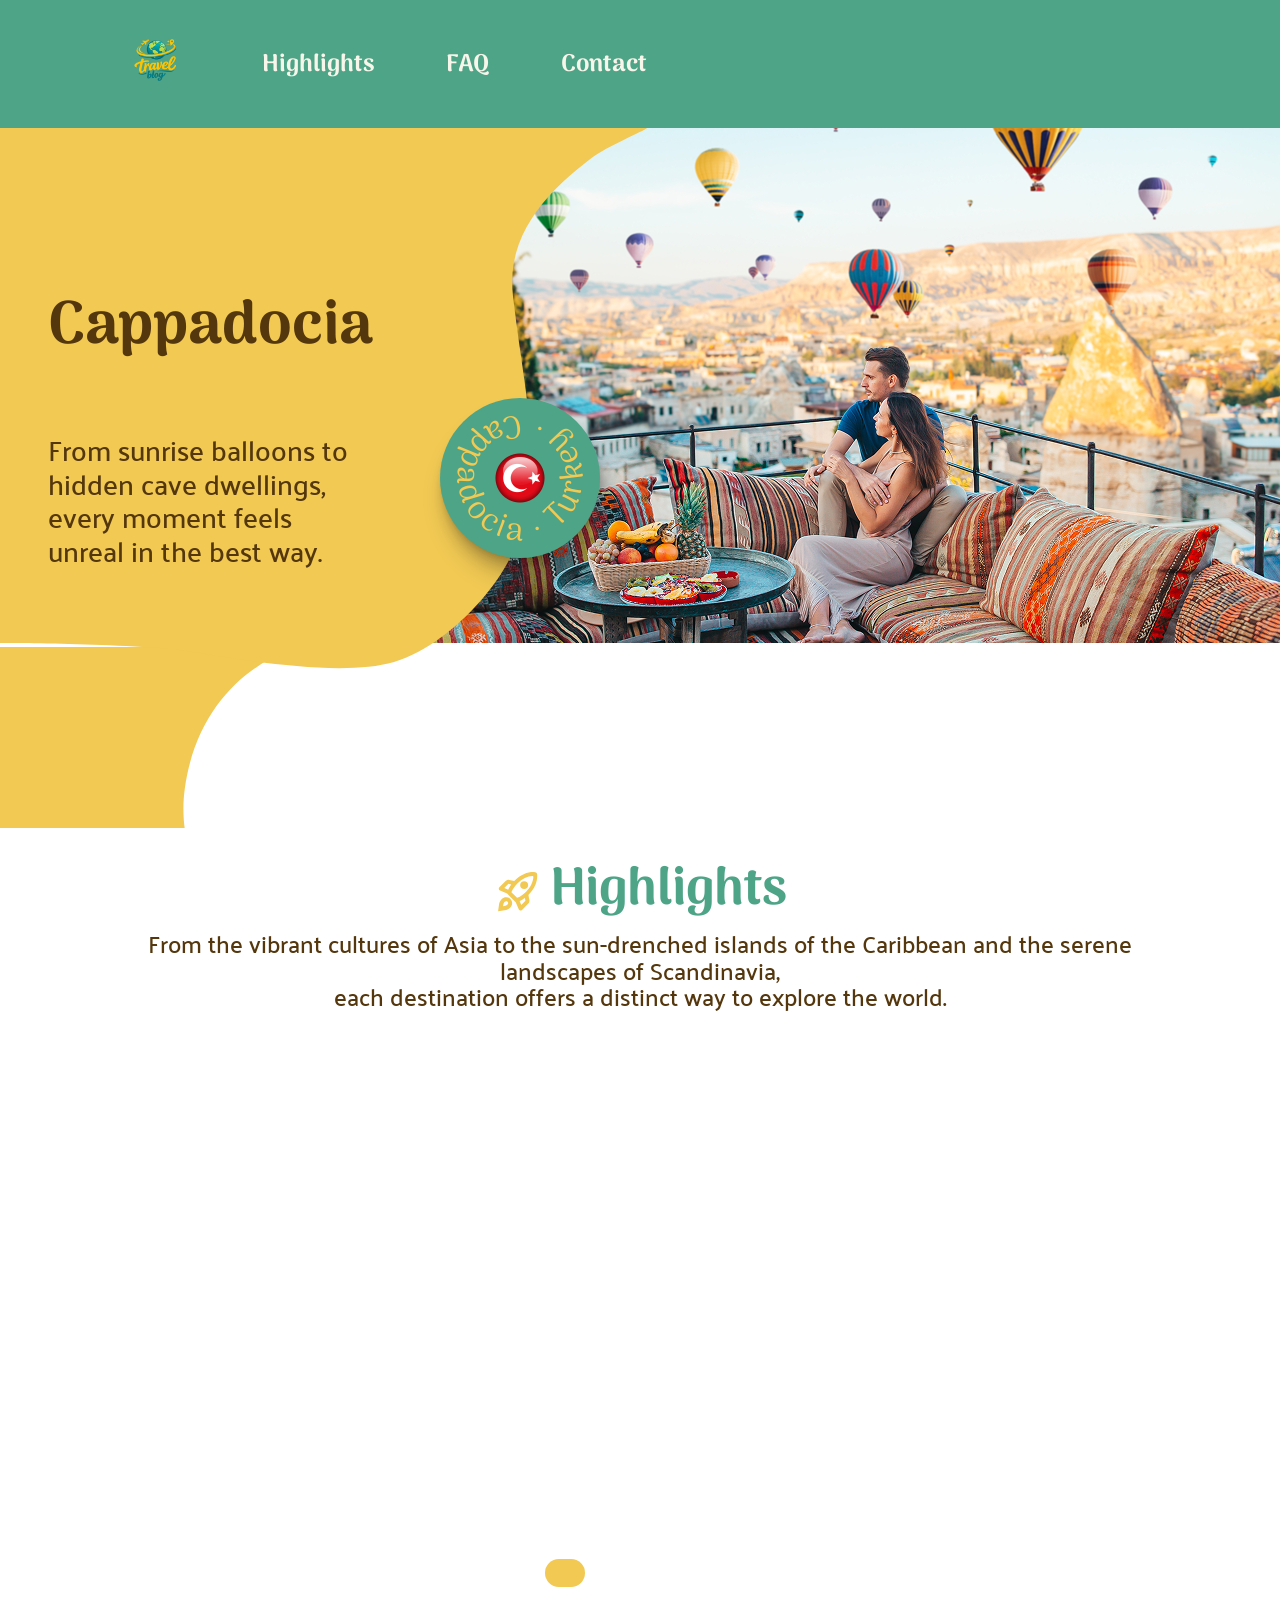
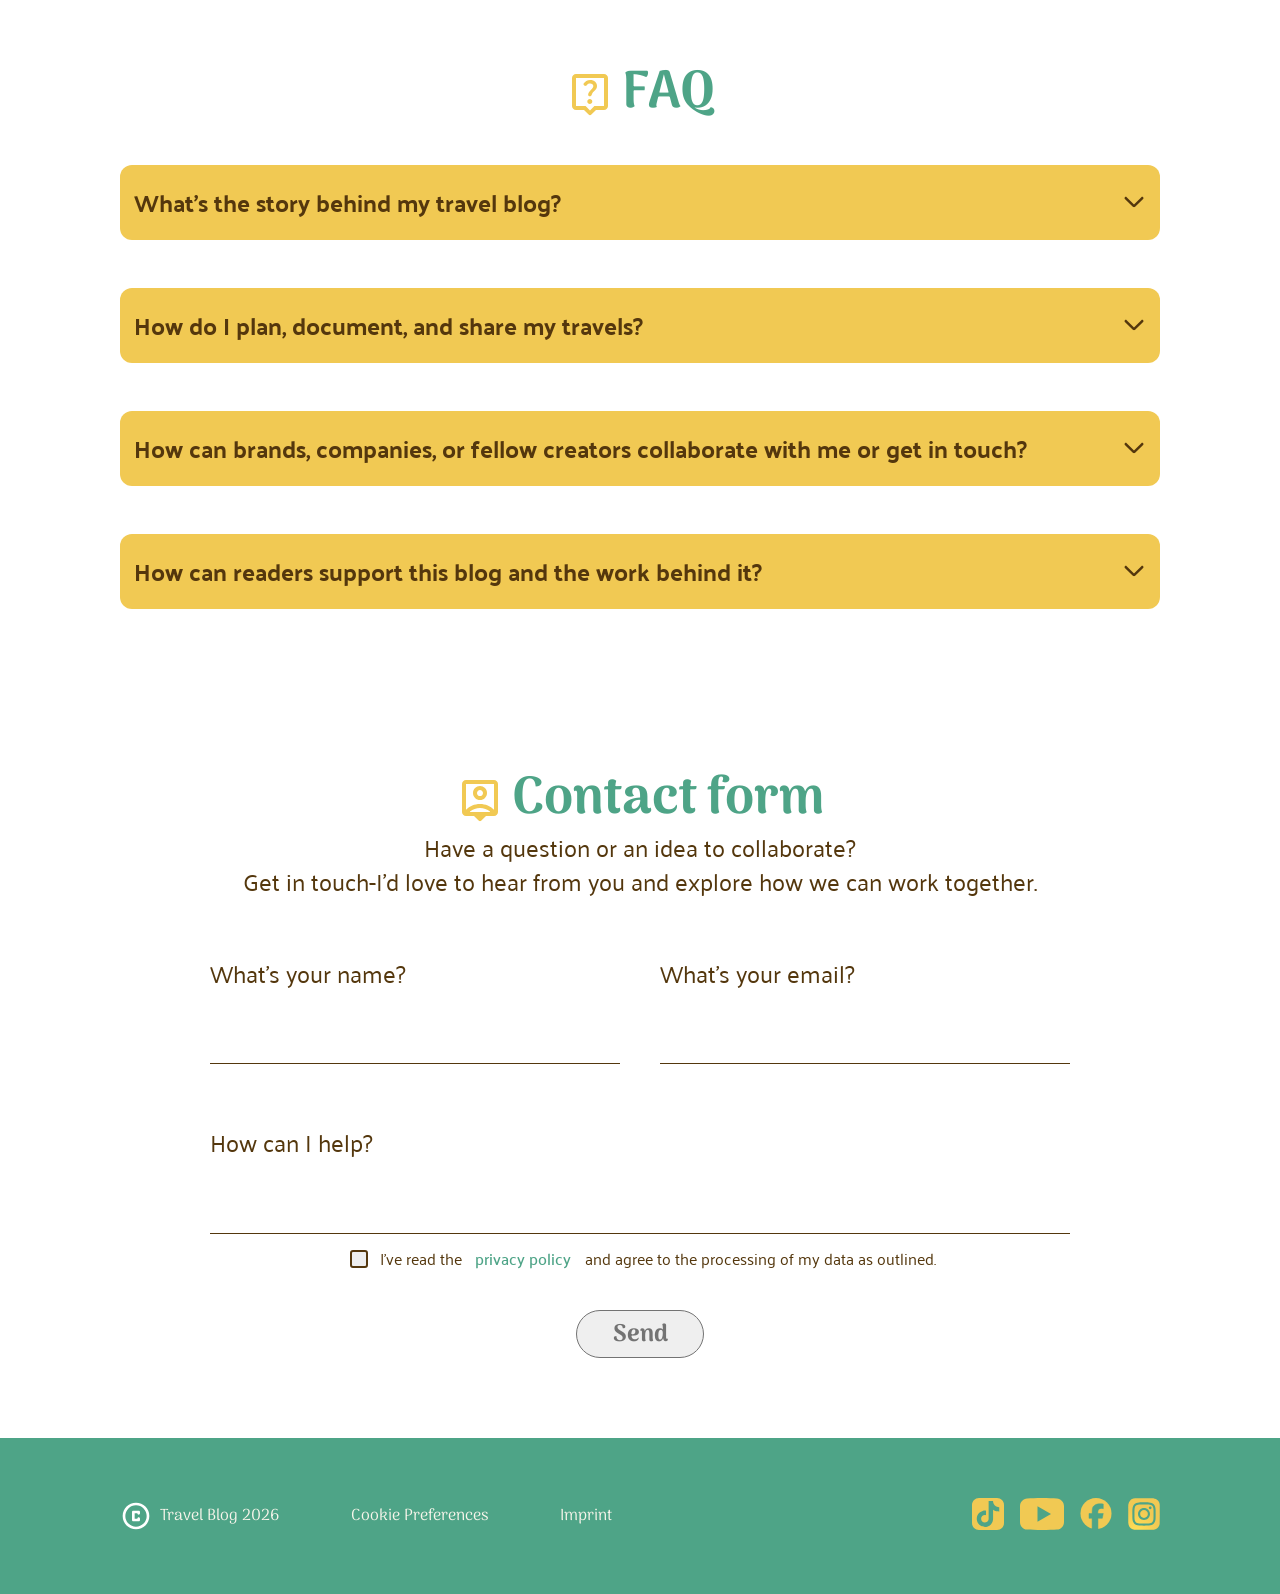
==== commit 6c29aad7: "slide-header" ====
--- a/index.html
+++ b/index.html
@@ -39,17 +39,22 @@
             <div class="hero-first">
                 <div class="img-background">
                     <img src="./assets/img/landing_hero.png" alt="">
+                    <img src="./assets/img/yellow_small-animation.svg" alt="" class="an">
+                   
 
                 </div>
 
                 <div class="img-cover-start">
-                    <img src="./assets/img/landing_initial.svg" alt="">
+                    <img src="./assets/img/landing_initial.svg" alt="" class="weg">
+                    
 
                 </div>
 
                 <div class="img-cover-mid">
                     <img src="./assets/img/landing_animation_mid.png" class="big_animation1">
-                    <img src="./assets/img/small_ani.png" class="small_animation1">
+                     <img src="./assets/img/small_animation1" class="small_animation1">
+                    
+                    
 
                 </div>
 
--- a/styles/style.css
+++ b/styles/style.css
@@ -452,12 +452,12 @@
   justify-content: center;
   align-items: center;
 
-  height: 90%;
+  height: 75%;
 }
 
 .carousel-slider {
   /* background-color: black; */
-  height: 70dvh;
+  height: 80dvh;
 
   width: 1300px;
   /* min-width: calc(50% - 720px); */
@@ -1011,9 +1011,11 @@
   color: var(--secondary-brown);
 }
 
+
 .checkbox-wrapper p {
   font-size: 16px;
   line-height: 16px;
+  text-align: left;
 }
 
 .checkbox-wrapper a {
@@ -1046,6 +1048,11 @@
   flex-direction: row;
 }
 
+.checkbox-string a {
+  width: 115px;
+  text-align: center;
+}
+
 
 
 
@@ -1055,7 +1062,6 @@
 
 .checkmark {
   position: absolute;
-  top: 5px;
   left: 5px;
   height: 18px;
   width: 18px;
@@ -1239,9 +1245,9 @@
 .big-arrow2 {
   position: absolute;
   /* Löst den Pfeil aus dem Textfluss */
-  left: -40px;
+  left: 0px;
   /* Schiebt den Pfeil nach links außerhalb der Box (Wert anpassen!) */
-  bottom: 15px;
+  bottom: 0px;
   /* Positioniert den Pfeil auf Höhe des Buttons */
 }
 
--- a/styles/standard.css
+++ b/styles/standard.css
@@ -11,7 +11,7 @@
     scroll-behavior: smooth;
 
     /* ################### Debug marking ############################# */
-    outline: 1px solid red !important;
+    /* outline: 1px solid red !important; */
 }
 
 
@@ -75,7 +75,7 @@
     display: flex;
     flex-direction: column;
     align-items: center;
-    gap: 88px;
+    gap: 32px;
     margin: 0 120px 80px 120px;
 }
 
@@ -87,8 +87,9 @@
     width: 100%;
     background-color: var(--primary-green);
     display: flex;
+    justify-content: space-between;
     color: var(--font-color);
-    gap: 70px;
+    gap: 16px;
 
     /* ÄNDERUNG: min-height statt height nutzen & border-box hinzufügen */
     min-height: 152px;
@@ -172,6 +173,10 @@
     width: 40px;
     height: 40px;
 
+}
+
+.navbar-mobile a{
+    height: 40px;
 }
 
 
--- a/styles/responsive.css
+++ b/styles/responsive.css
@@ -106,6 +106,39 @@
     width: 100%;
   }
 
+}
+
+/* ~~~~~~~~~~~~~~~~~~~~~~~~~~~~~~~~~~~~~~~~~~~~~~~~~~~~~~~~~~~~~~~~~~~ */
+/* ######################### 961px to 1280px ########################  */
+/* ~~~~~~~~~~~~~~~~~~~~~~~~~~~~~~~~~~~~~~~~~~~~~~~~~~~~~~~~~~~~~~~~~~~ */
+
+@media screen and (min-width:961px) and (max-width: 1280px) {
+
+  .carousel-slider-element {
+    width: 110px;
+    height: 70%;
+    /* max-height: 440px; */
+  }
+
+  .carousel-slider-element img {
+    border-radius: 15px;
+
+    width: 250px;
+  }
+
+  .carousel-slider-element:hover {
+    transform: scaleX(0.9) scaleY(0.9);
+    margin: 0 120px;
+  }
+
+  .carousel-slider-element:hover img {
+    width: 250px;
+
+  }
+
+  .carousel-slider-element:hover~.carousel-slider-element img {
+    width: 250px;
+  }
 }
 
 /* ~~~~~~~~~~~~~~~~~~~~~~~~~~~~~~~~~~~~~~~~~~~~~~~~~~~~~~~~~~~~~~~~~~~ */
@@ -192,6 +225,176 @@
     gap: 5%;
     width: 100%;
   }
+
+  /* XXXXXXXXXXXXXXXXXXXXXXXXXXXXXXXXXXXXXXXXXXXXXXXXXXXXXXXXXXXXXXXXXXXXXXXXXXXXXXXXXXXXXXXXXXXXXXXXXXXXXXXXXXXXX */
+
+  .carousel-wrapper {
+    z-index: 1;
+    /* width: 100%; */
+    width: 1000px;
+    height: 90%;
+
+    position: absolute;
+
+    display: flex;
+    flex-direction: row;
+    justify-content: center;
+    align-items: flex-start;
+    transition: all 1s ease-in-out;
+
+    /* background-color: black; */
+
+    pointer-events: none;
+  }
+
+  .carousel-slider {
+    display: flex;
+    flex-direction: row;
+    justify-content: center;
+    align-items: flex-end;
+
+    height: 500px;
+    width: 100%;
+
+    position: relative;
+
+    overflow: hidden;
+  }
+
+  .carousel-slider::after {
+    content: "";
+    position: absolute;
+    top: 0;
+    left: 0;
+    right: 0;
+    bottom: 0;
+
+    box-shadow:
+      inset 11vw 0 10px -10px rgba(255, 255, 255),
+      inset -11vw 0 10px -10px rgba(255, 255, 255);
+
+    z-index: 5;
+    pointer-events: none;
+  }
+
+  .carousel-slider input {
+    appearance: none;
+    -webkit-appearance: none;
+    border: none;
+    outline: none;
+    width: 22px;
+    height: 22px;
+    border-radius: 50%;
+    background-color: #4ea48732;
+    margin: 0 5px 5px 5px;
+    cursor: pointer;
+    transition: width 0.3s ease, background-color 0.3s ease;
+
+    z-index: 2;
+
+    display: flex;
+    flex-direction: column;
+    justify-content: center;
+    align-items: flex-end;
+  }
+
+  .carousel-slider-element {
+    z-index: 1;
+
+    display: flex;
+    justify-content: center;
+    align-items: center;
+
+    transform: perspective(100px) rotateY(5deg) translateX(0px);
+    transform-origin: 50% 50%;
+
+    transition: all 255ms ease-in-out;
+  }
+
+  .carousel-slider-element img {
+    border-radius: 45rw;
+
+    width: 50%;
+    min-width: 100px;
+    max-height: 240px;
+    height: 80%;
+  }
+
+  .carousel-slider input[value="one"]:checked~.carousel-wrapper .element-carousel-one {
+
+    transform: rotateY(0deg) scaleX(2) scaleY(1.5);
+    margin: 0 8px;
+
+    z-index: 5;
+  }
+
+  .carousel-slider input[value="one"]:checked~.carousel-wrapper {
+    transform: translateX(32%);
+  }
+
+  .carousel-slider input[value="one"]:checked~.carousel-wrapper .element-carousel-two {
+    transform: perspective(100px) rotateY(-5deg) translateX(0px);
+  }
+
+  .carousel-slider input[value="two"]:checked~.carousel-wrapper .element-carousel-two {
+
+    transform: rotateY(0deg) scaleX(2) scaleY(1.5);
+    margin: 0 8px;
+
+    z-index: 5;
+  }
+
+  .carousel-slider input[value="two"]:checked~.carousel-wrapper {
+    transform: translateX(16%);
+  }
+
+  .carousel-slider input[value="two"]:checked~.carousel-wrapper .element-carousel-three {
+    transform: perspective(100px) rotateY(-5deg) translateX(0px);
+  }
+
+  .carousel-slider input[value="three"]:checked~.carousel-wrapper .element-carousel-three {
+
+    transform: rotateY(0deg) scaleX(2) scaleY(1.5);
+    margin: 0 8px;
+
+    z-index: 5;
+  }
+
+  .carousel-slider input[value="three"]:checked~.carousel-wrapper {
+    transform: translateX(0);
+  }
+
+  .carousel-slider input[value="three"]:checked~.carousel-wrapper .element-carousel-four {
+    transform: perspective(100px) rotateY(-5deg) translateX(0px);
+  }
+
+  .carousel-slider input[value="four"]:checked~.carousel-wrapper .element-carousel-four {
+
+    transform: rotateY(0deg) scaleX(2) scaleY(1.5);
+    margin: 0 8px;
+
+    z-index: 5;
+  }
+
+  .carousel-slider input[value="four"]:checked~.carousel-wrapper {
+    transform: translateX(-16%);
+  }
+
+  .carousel-slider input[value="four"]:checked~.carousel-wrapper .element-carousel-five {
+    transform: perspective(100px) rotateY(-5deg) translateX(0px);
+  }
+
+  .carousel-slider input[value="five"]:checked~.carousel-wrapper .element-carousel-five {
+
+    transform: rotateY(0deg) scaleX(2) scaleY(1.5);
+    margin: 0 8px;
+
+    z-index: 5;
+  }
+
+  .carousel-slider input[value="five"]:checked~.carousel-wrapper {
+    transform: translateX(-32%);
+  }
 }
 
 @media screen and (min-width:768px) {
@@ -207,14 +410,17 @@
 }
 
 /* ~~~~~~~~~~~~~~~~~~~~~~~~~~~~~~~~~~~~~~~~~~~~~~~~~~~~~~~~~~~~~~~~~~~ */
-/* ############################ <= 768px ############################# */
-/* ~~~~~~~~~~~~~~~~~~~~~~~~~~~~~~~~~~~~~~~~~~~~~~~~~~~~~~~~~~~~~~~~~~~ */
-
-@media (max-width: 768px) {
+/* ############################ <= 767px ############################# */
+/* ~~~~~~~~~~~~~~~~~~~~~~~~~~~~~~~~~~~~~~~~~~~~~~~~~~~~~~~~~~~~~~~~~~~ */
+
+@media (max-width: 767px) {
+
   .big_animation1,
   .big_animation2 {
     display: none;
   }
+
+
 
   .moving-element {
     top: 170px;
@@ -231,222 +437,6 @@
 
     /* overflow: clip; */
   }
-
-/* XXXXXXXXXXXXXXXXXXXXXXXXXXXXXXXXXXXXXXXXXXXXXXXXXXXXXXXXXXXXXXXXXXXXXXXXXXXXXXXXXXXXXXXXXXXXXXXXXXXXXXXXXXXXX */
-
-.carousel-wrapper {
-  z-index: 1;
-  width: 100%;
-  height: 300px;
-
-  position: absolute;
-
-  display: flex;
-  flex-direction: row;
-  justify-content: center;
-  align-items: flex-start;
-  transition: all 1s ease-in-out;
-
-  margin-bottom: 48px;
-  background-color: black;
-
-  gap: 5%;
-}
-
-.carousel-slider {
-  display: flex;
-  flex-direction: row;
-  justify-content: center;
-  align-items: flex-end;
-
-  height: 400px;
-  width: 100%;
-  
-  background-color: red;
-
-  position: relative;
-
-  overflow: hidden;
-}
-
-.carousel-slider::after {
-  content: "";
-  position: absolute;
-  top: 0;
-  left: 0;
-  right: 0;
-  bottom: 0;
-
-  box-shadow: 
-    inset 150px 0 0 -5px rgba(255, 255, 255, 1), 
-    inset -150px 0 0 -5px rgba(255, 255, 255, 1);
-
-  z-index: 99;
-  pointer-events: none;  
-}
-
-.carousel-slider input {
-  appearance: none;
-  -webkit-appearance: none;
-  border: none;
-  outline: none;
-  width: 22px;
-  height: 22px;
-  border-radius: 50%;
-  background-color: #4ea48732;
-  margin: 0 5px 5px 5px;
-  cursor: pointer;
-  transition: width 0.3s ease, background-color 0.3s ease;
-
-  z-index: 2;
-
-  display: flex;
-  flex-direction: column;
-  justify-content: center;
-  align-items: flex-end;
-}
-
-.carousel-slider-element {
-  z-index: 1;
-
-  display: flex;
-  justify-content: center;
-  align-items: center;
-
-  width: 200px;
-  height: 85%;
-  max-height: 290px;
-
-  /* background-color: rgba(255, 255, 255, 0.001); */
-
-  transform: perspective(100px) rotateY(5deg) translateX(0px);
-  transform-origin: 50% 50%;
-
-  transition: all 255ms ease-in-out;
-
-  /* overflow: clip; */
-}
-
-.carousel-slider-element img {
-  /* opacity: 0.5; */
-  border-radius: 10px;
-
-  width: 100%;
-  height: 240px;
-}
-
-.carousel-slider-element:hover {
-  z-index: 2;
-
-  transform: rotateY(0deg) translateX(0px) scaleX(1.05) scaleY(1.05);
-  margin: 0 42px;
-}
-
-.carousel-slider-element:hover img {
-  width: 200px;
-  height: 290px;
-}
-
-.carousel-slider-element:hover~.carousel-slider-element {
-  transform: perspective(100px) rotateY(-5deg) translateX(0px);
-}
-
-.carousel-slider-element:hover~.carousel-slider-element img {
-  width: 100px;
-  height: 240px;
-}
-
-/* .element-carousel-one {
-  background-color: white;
-}
-
-.element-carousel-two {
-  background-color: blue;
-}
-
-.element-carousel-three {
-  background-color: green;
-}
-
-.element-carousel-four {
-  background-color: yellow;
-}
-
-.element-carousel-five {
-  background-color: purple;
-} */
-
-.carousel-slider input[value="one"]:checked ~ .carousel-wrapper .element-carousel-one {
-  opacity: 0.5;
-
-  transform: rotateY(0deg) translateX(0px) scaleX(1.6) scaleY(1.35);
-  margin: 0 8px;
-
-  z-index: 5;
-  background-color: rgba(255, 255, 255, 0.001);
-}
-
-.carousel-slider input[value="one"]:checked ~ .carousel-wrapper {
-  transform: translateX(calc(50% - 72px));
-}
-
-.carousel-slider input[value="two"]:checked ~ .carousel-wrapper .element-carousel-two {
-  opacity: 0.5;
-
-  transform: rotateY(0deg) translateX(0px) scaleX(1.6) scaleY(1.35);
-  margin: 0 8px;
-
-  z-index: 5;
-  background-color: rgba(255, 255, 255, 0.001);
-}
-
-.carousel-slider input[value="two"]:checked ~ .carousel-wrapper {
-  transform: translateX(calc(25% - 42px));
-}
-
-.carousel-slider input[value="three"]:checked ~ .carousel-wrapper .element-carousel-three {
-  opacity: 0.5;
-
-  transform: rotateY(0deg) translateX(0px) scaleX(1.6) scaleY(1.35);
-  margin: 0 8px;
-
-  z-index: 5;
-  background-color: rgba(255, 255, 255, 0.001);
-}
-
-.carousel-slider input[value="three"]:checked ~ .carousel-wrapper {
-  transform: translateX(0);
-}
-
-.carousel-slider input[value="four"]:checked ~ .carousel-wrapper .element-carousel-four {
-  opacity: 0.5;
-
-  transform: rotateY(0deg) translateX(0px) scaleX(1.6) scaleY(1.35);
-  margin: 0 8px;
-
-  z-index: 5;
-  background-color: rgba(255, 255, 255, 0.001);
-}
-
-.carousel-slider input[value="four"]:checked ~ .carousel-wrapper {
-  transform: translateX(calc(-25% + 42px));
-}
-
-.carousel-slider input[value="five"]:checked ~ .carousel-wrapper .element-carousel-five {
-  opacity: 0.5;
-
-  transform: rotateY(0deg) translateX(0px) scaleX(1.6) scaleY(1.35);
-  margin: 0 8px;
-
-  z-index: 5;
-  background-color: rgba(255, 255, 255, 0.001);
-}
-
-.carousel-slider input[value="five"]:checked ~ .carousel-wrapper {
-  transform: translateX(calc(-50% + 72px));
-}
-
-/* XXXXXXXXXXXXXXXXXXXXXXXXXXXXXXXXXXXXXXXXXXXXXXXXXXXXXXXXXXXXXXXXXXXXXXXXXXXXXXXXXXXXXXXXXXXXXXXXXXXXXXXXXXXXX */
 
   .small_arrow {
     display: none;
@@ -482,22 +472,87 @@
     }
   }
 
+  .img-background {
+    left: 100%;
+    z-index: 1;
+    
+
+    animation: img-background-slide 3s ease-in-out 0.5s forwards;
+  }
+
+
+  @keyframes img-background-slide {
+    0% {
+      transform: translateX(100dvw);
+    }
+
+    100% {
+      transform: translateX(-75%);
+
+    }
+  }
+
+  .weg {
+    animation: banner-start-yellow 3s ease-in-out forwards;
+  }
+
+  @keyframes banner-start-yellow {
+    0% {
+      opacity: 1;
+    }
+
+    50% {
+      opacity: 0;
+      transform: translateX(-75%)
+    }
+
+    100%{
+      opacity: 0;
+    }
+  }
+  .an {
+    position: absolute;
+    top: 0;
+    left: 0;
+    right: 0;
+    height: 100%;
+    width: auto;
+    z-index: 2;
+
+    animation: banner-initial 3s ease-in-out forwards;
+  }
+
+
+  @keyframes banner-initial {
+    0% {
+      opacity: 1;
+      transform: translateX(100dvw);
+    }
+
+    80% {
+      opacity: 1;
+      transform: translateX(-75%);
+
+    }
+
+    100% {
+      opacity: 0;
+    }
+  }
+
   .small_animation1 {
     animation: small_animation1 3s ease-in-out 1s forwards;
-    z-index: 10;
+    z-index: 20;
   }
 
   @keyframes small_animation1 {
     0% {
-      opacity: 0;
-    }
-
-    50% {
-      opacity: 1;
+      transform: translateX(100dvw);
     }
 
     100% {
-      opacity: 0;
+      transform: translateX(-75%);
+
     }
   }
 
@@ -549,16 +604,14 @@
 
     padding: 10% 5% 5% 5%;
   }
-
-
 }
 
 
 /* ~~~~~~~~~~~~~~~~~~~~~~~~~~~~~~~~~~~~~~~~~~~~~~~~~~~~~~~~~~~~~~~~~~~ */
-/* ######################### 480px to 767px ########################## */
-/* ~~~~~~~~~~~~~~~~~~~~~~~~~~~~~~~~~~~~~~~~~~~~~~~~~~~~~~~~~~~~~~~~~~~ */
-
-@media screen and (min-width:480px) and (max-width: 767px) {
+/* ######################### 481px to 767px ########################## */
+/* ~~~~~~~~~~~~~~~~~~~~~~~~~~~~~~~~~~~~~~~~~~~~~~~~~~~~~~~~~~~~~~~~~~~ */
+
+@media screen and (min-width:481px) and (max-width: 767px) {
 
 
   .hero-textblock {
@@ -618,7 +671,7 @@
     }
   }
 
- 
+
 
 
   .hero-textblock h3 {
@@ -772,7 +825,11 @@
     margin-left: 0px;
   }
 
-
+  .carousel-slider::after {
+    box-shadow:
+      inset 12vw 0 10px -10px rgba(255, 255, 255),
+      inset -12vw 0 10px -10px rgba(255, 255, 255);
+  }
 }
 
 
@@ -1039,19 +1096,6 @@
 
   }
 
-
-  /* Falls du das 'transform' direkt auf dem Bild (.carousel-slider-element img) hast: */
-  .carousel-slider-element img {
-    width: 100%;
-    height: 100%;
-    object-fit: cover;
-    /* Verhindert, dass das Bild verzerrt wird */
-    border-radius: 20px;
-    /* Abgerundete Ecken aus deinem Design */
-    transform: none !important;
-    /* Sicherheitshalber auch hier zurücksetzen */
-  }
-
   footer img {
     height: 24px;
     width: 24px;
@@ -1062,11 +1106,6 @@
     height: 24px;
   }
 
-  /* .mobile-navbar {
-        
-    } */
-
-
   footer {
 
     gap: 8px;
@@ -1089,15 +1128,47 @@
     margin-left: 0px;
   }
 
-  .article03_img img{
+  .article03_img img {
     width: 100%;
     height: fit-content;
   }
 
-  .one_section img{
-    width: 100%;
-  }
-
+  .one_section img {
+    width: 100%;
+
+  }
+
+  .textblock {
+    top: 93px;
+    left: 14px;
+    margin-right: 14px;
+    padding: 16px;
+
+    width: auto;
+
+
+  }
+
+  .textblock>h3 {
+    text-align: left;
+  }
+
+  .textblock>p {
+    display: -webkit-box;
+    -webkit-line-clamp: 3;
+    -webkit-box-orient: vertical;
+    overflow: hidden;
+  }
+
+  .carousel-slider::after {
+    box-shadow:
+      inset 0 0 0 0px rgba(255, 255, 255),
+      inset 0 0 0 0px rgba(255, 255, 255);
+  }
+
+  .carousel-slider-element img {
+    border-radius: 5vw;
+  }
 
 }
 
@@ -1112,8 +1183,13 @@
     display: none;
   }
 
+  footer {
+    width: auto;
+    gap: 27px;
+  }
+
   .social-icons {
-    flex-direction: column;
     text-align: center;
+
   }
 }
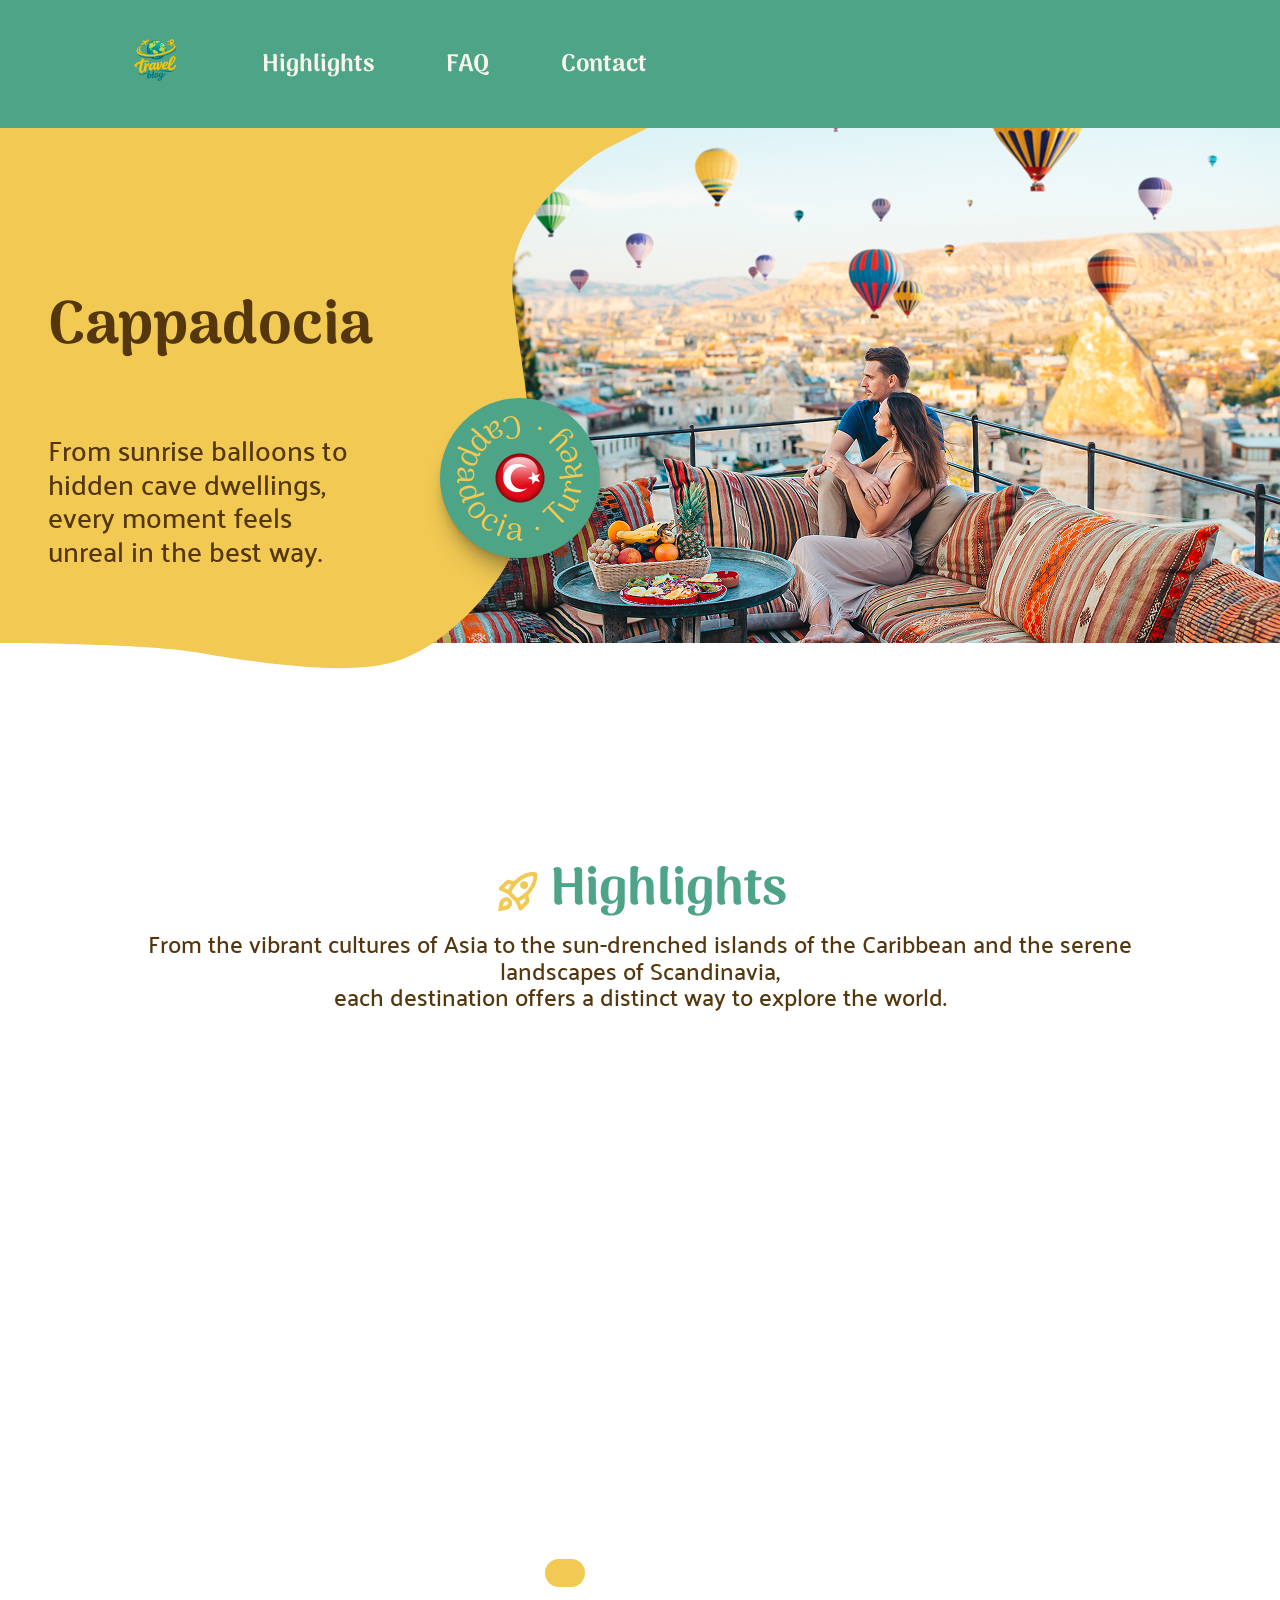
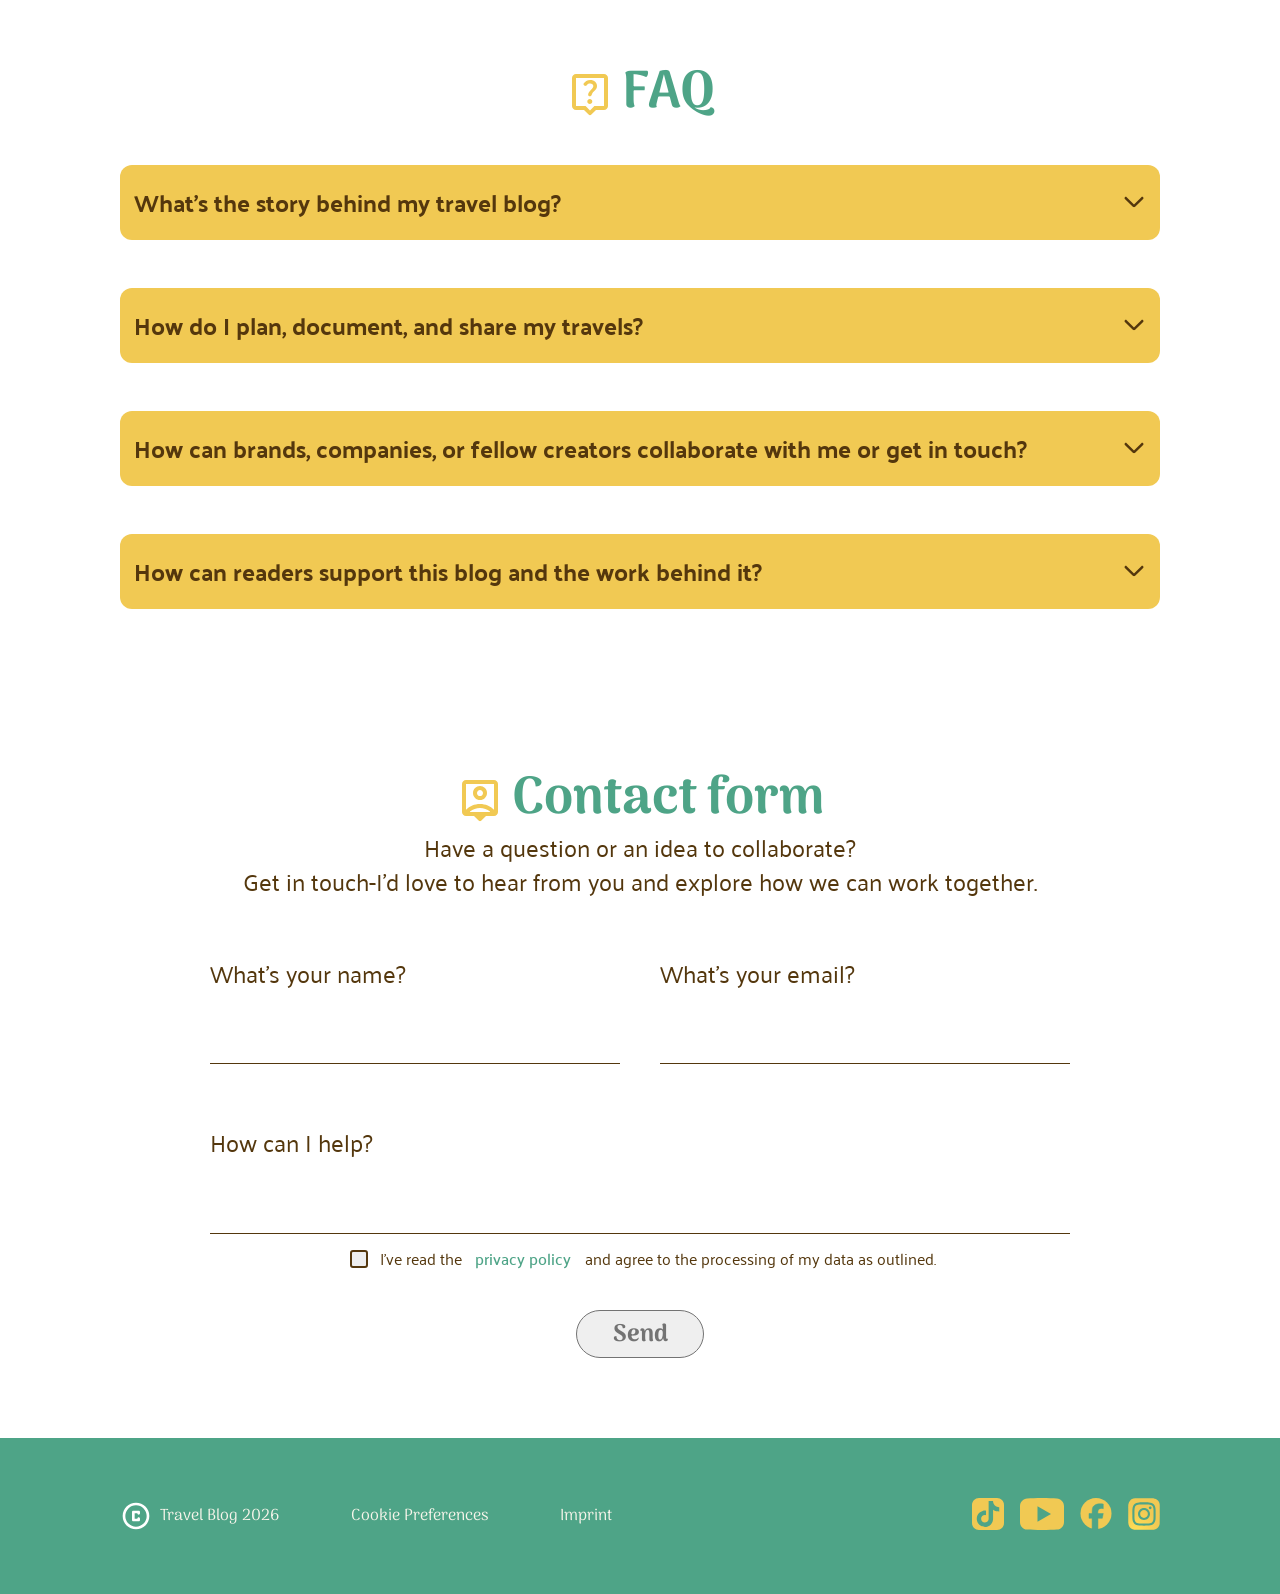
==== commit d45417b8: "slide" ====
--- a/index.html
+++ b/index.html
@@ -38,7 +38,7 @@
 
             <div class="hero-first">
                 <div class="img-background">
-                    <img src="./assets/img/landing_hero.png" alt="">
+                    <img src="./assets/img/landing_hero.png" alt="" class="menschen">
                     <img src="./assets/img/yellow_small-animation.svg" alt="" class="an">
                    
 
--- a/styles/responsive.css
+++ b/styles/responsive.css
@@ -5,10 +5,11 @@
 @media screen and (min-width: 1441px) {
 
   .small_animation1,
-  .small_animation2 {
-    display: none;
-  }
-
+  .small_animation2, .an{
+    display: none;
+  }
+
+ 
   .small_arrow {
     display: none;
   }
@@ -35,7 +36,7 @@
 @media screen and (min-width: 1440px) {
 
   .small_animation1,
-  .small_animation2 {
+  .small_animation2, .an {
     display: none;
   }
 
@@ -64,7 +65,7 @@
   }
 
   .small_animation1,
-  .small_animation2 {
+  .small_animation2, .an {
     display: none;
   }
 
@@ -151,7 +152,7 @@
 @media screen and (min-width:768px) and (max-width: 960px) {
 
   .small_animation1,
-  .small_animation2 {
+  .small_animation2, .an {
     display: none;
   }
 
@@ -478,6 +479,12 @@
     
 
     animation: img-background-slide 3s ease-in-out 0.5s forwards;
+
+
+  }
+
+  .img-background .menschen{
+    position: relative;
   }
 
 
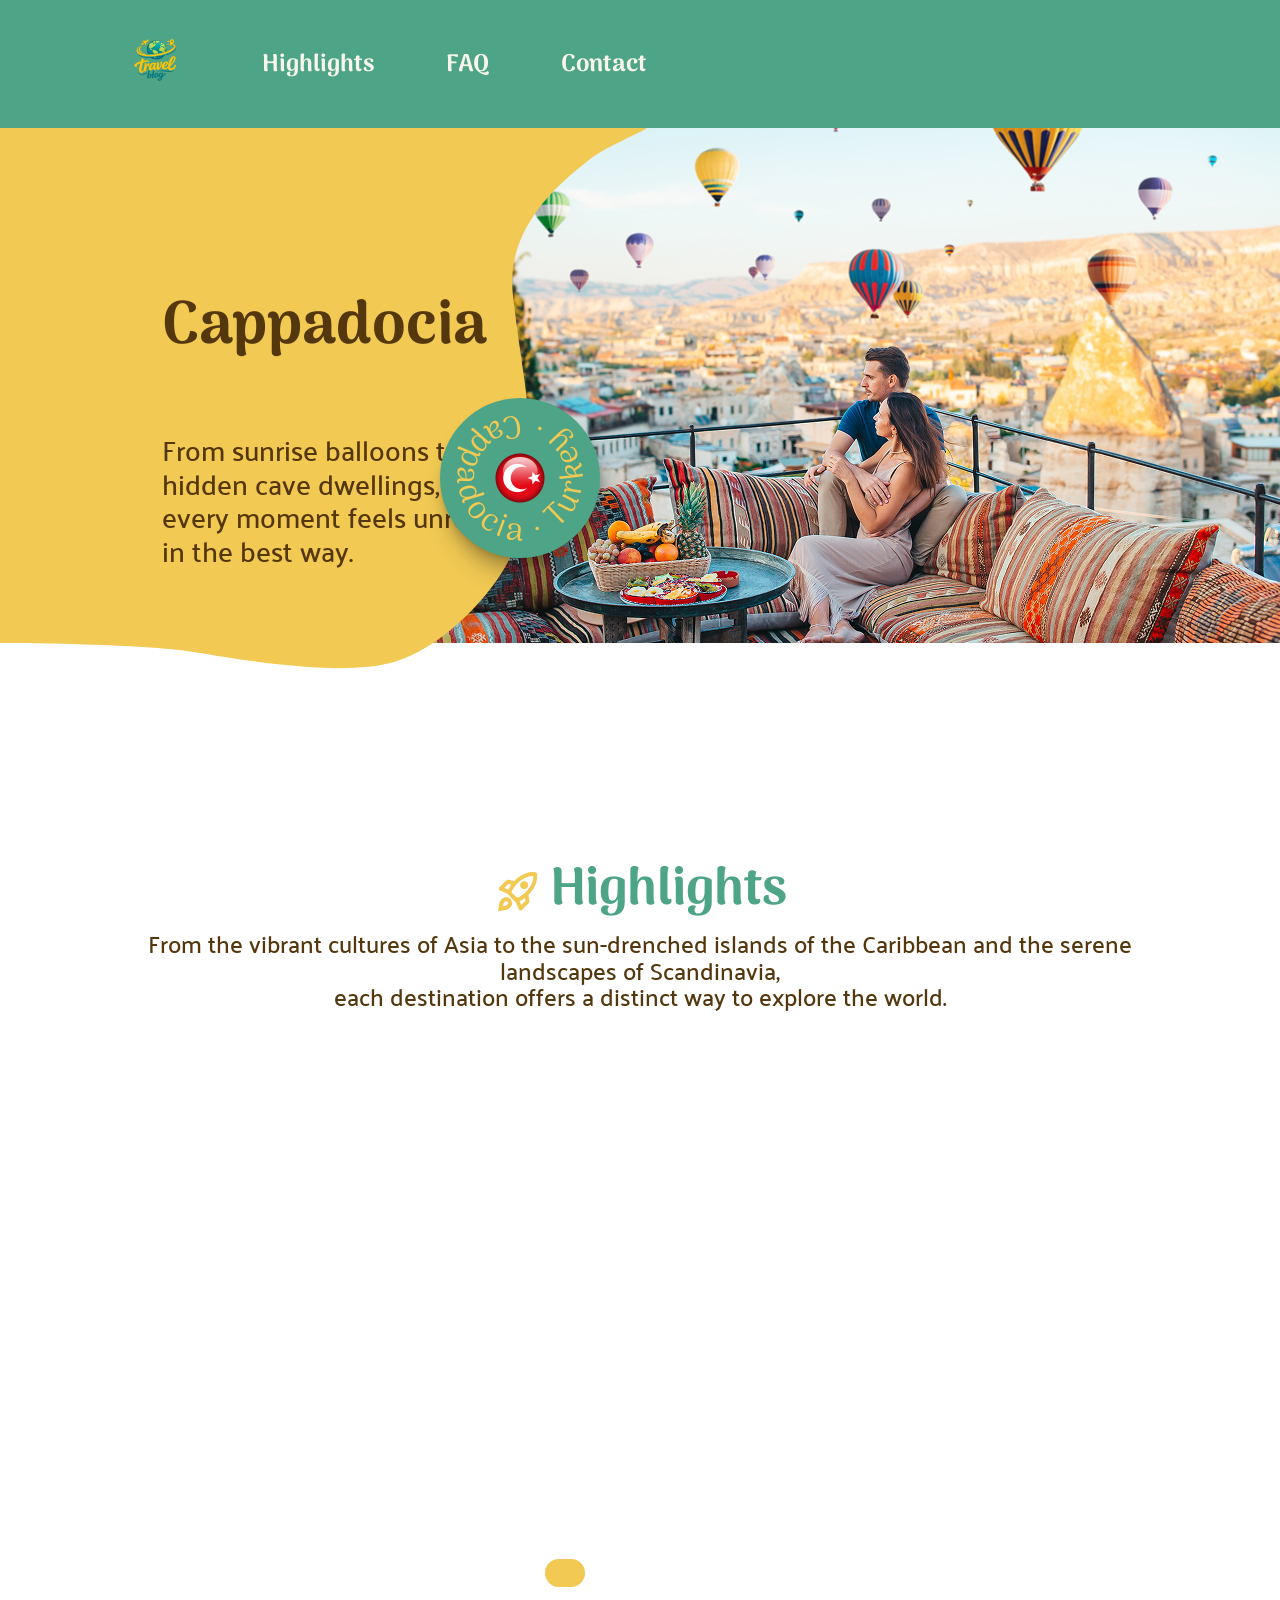
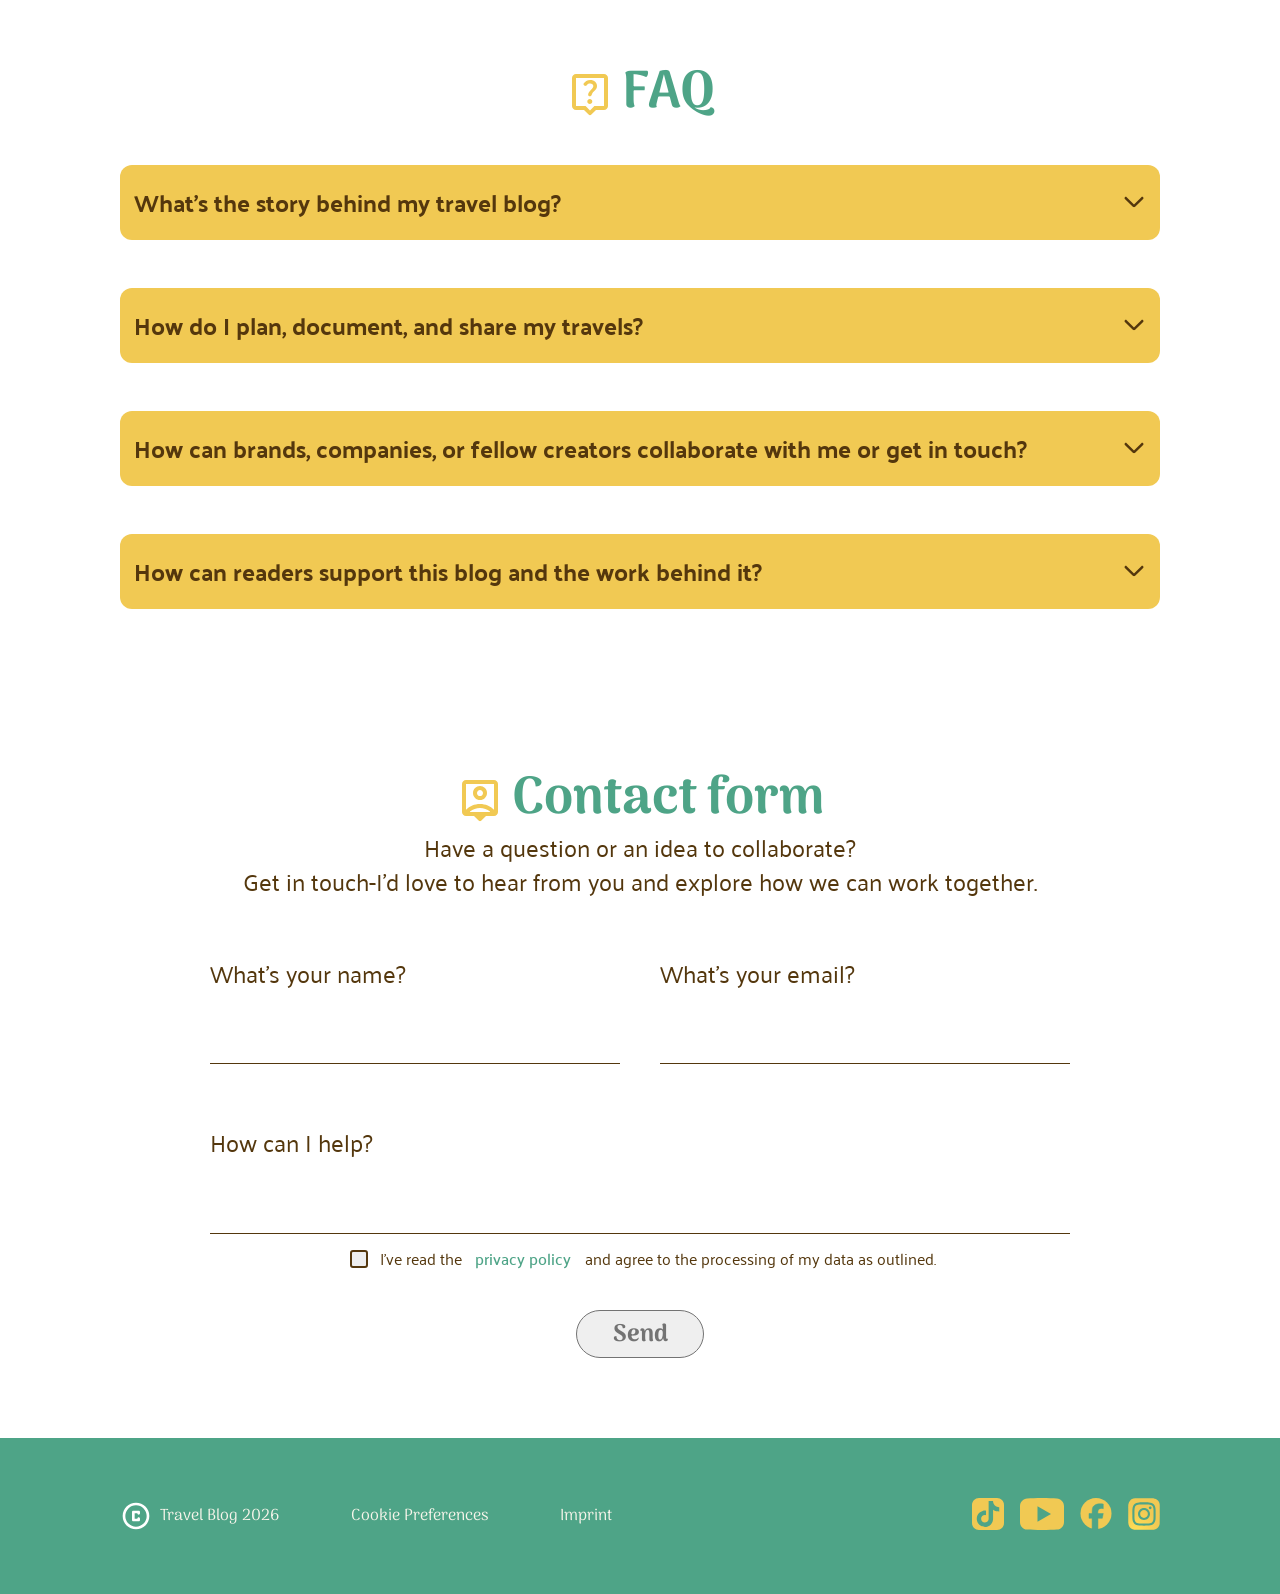
==== commit 67ce4a95: "animation" ====
--- a/index.html
+++ b/index.html
@@ -39,7 +39,7 @@
             <div class="hero-first">
                 <div class="img-background">
                     <img src="./assets/img/landing_hero.png" alt="" class="menschen">
-                    <img src="./assets/img/yellow_small-animation.svg" alt="" class="an">
+                    <!--<img src="./assets/img/yellow_small-animation.svg" alt="" class="an">-->
                    
 
                 </div>
@@ -47,12 +47,13 @@
                 <div class="img-cover-start">
                     <img src="./assets/img/landing_initial.svg" alt="" class="weg">
                     
+                    
 
                 </div>
 
                 <div class="img-cover-mid">
                     <img src="./assets/img/landing_animation_mid.png" class="big_animation1">
-                     <img src="./assets/img/small_animation1" class="small_animation1">
+                    <!--<img src="./assets/img/small_animation1" class="small_animation1">-->
                     
                     
 
@@ -61,6 +62,7 @@
                 <div class="img-cover-end">
                     <img src="./assets/img/landing_animation_end.svg" class="big_animation2">
                     <img src="./assets/img/yellow_super_small_animation.svg" class="small_animation2">
+                    
 
                 </div>
 
--- a/styles/style.css
+++ b/styles/style.css
@@ -72,7 +72,7 @@
   animation-name: banner-end;
   animation-duration: 0.8s;
   animation-timing-function: ease-in-out;
-  animation-delay: 2.4s;
+  animation-delay: 2s;
   animation-iteration-count: 1;
   animation-direction: normal;
   animation-fill-mode: forwards;
--- a/styles/responsive.css
+++ b/styles/responsive.css
@@ -5,11 +5,15 @@
 @media screen and (min-width: 1441px) {
 
   .small_animation1,
-  .small_animation2, .an{
-    display: none;
-  }
-
- 
+  .small_animation2,
+  .an {
+    display: none;
+  }
+
+  /*das sind die bilder von der mobilen ansicht. Die sind kleiner 
+      und in großen Bildschirmbreiten brauchen wir sie noch nicht*/
+
+
   .small_arrow {
     display: none;
   }
@@ -36,7 +40,8 @@
 @media screen and (min-width: 1440px) {
 
   .small_animation1,
-  .small_animation2, .an {
+  .small_animation2,
+  .an {
     display: none;
   }
 
@@ -60,14 +65,16 @@
 
 @media screen and (min-width:961px) and (max-width: 1440px) {
 
+  .small_animation1,
+  .small_animation2,
+  .an {
+    display: none;
+  }
+
   .contact-form {
     margin: 0 max(calc(50% - 720px), 120px);
   }
 
-  .small_animation1,
-  .small_animation2, .an {
-    display: none;
-  }
 
   .small_arrow {
     display: none;
@@ -114,6 +121,17 @@
 /* ~~~~~~~~~~~~~~~~~~~~~~~~~~~~~~~~~~~~~~~~~~~~~~~~~~~~~~~~~~~~~~~~~~~ */
 
 @media screen and (min-width:961px) and (max-width: 1280px) {
+
+  .hero-textblock {
+    width: 40%;
+  }
+
+  @keyframes textblock-shift {
+    to {
+      opacity: 1;
+      transform: translateX(-100%);
+    }
+  }
 
   .carousel-slider-element {
     width: 110px;
@@ -152,8 +170,21 @@
 @media screen and (min-width:768px) and (max-width: 960px) {
 
   .small_animation1,
-  .small_animation2, .an {
-    display: none;
+  .small_animation2,
+  .an {
+    display: none;
+  }
+
+  
+
+  .hero-textblock {
+    width: 45%;
+  }
+
+  @keyframes textblock-shift {
+    to {
+      transform: translateX(-80%);
+    }
   }
 
 
@@ -196,11 +227,6 @@
 }
 
 @media screen and (max-width:960px) {
-
-  .small-animation2,
-  .small_animation1 {
-    display: none;
-  }
 
   .small_arrow {
     display: none;
@@ -416,151 +442,10 @@
 
 @media (max-width: 767px) {
 
-  .big_animation1,
-  .big_animation2 {
-    display: none;
-  }
-
-
-
-  .moving-element {
-    top: 170px;
-    left: 100px;
-  }
-
-  .small_arrow {
-    display: none;
-  }
-
-  .content {
-    margin-left: 5%;
-    margin-right: 5%;
-
-    /* overflow: clip; */
-  }
-
-  .small_arrow {
-    display: none;
-  }
-
-  ul li {
-    word-break: break-word;
-    max-width: 100%;
-
-  }
+  /* HEADER ANIMATION AB HIER */
 
   .hero-textblock {
-    gap: 0px;
-    width: 50%;
-    max-width: 500px;
-    left: 10px;
-    top: 10%;
-
-    animation: textblock-fade-in 3s ease-in-out 0.5s forwards;
-  }
-
-  @keyframes textblock-fade-in {
-    0% {
-      opacity: 0;
-    }
-
-    50% {
-      opacity: 1;
-    }
-
-    100% {
-      opacity: 0;
-    }
-  }
-
-  .img-background {
-    left: 100%;
-    z-index: 1;
-    
-
-    animation: img-background-slide 3s ease-in-out 0.5s forwards;
-
-
-  }
-
-  .img-background .menschen{
-    position: relative;
-  }
-
-
-  @keyframes img-background-slide {
-    0% {
-      transform: translateX(100dvw);
-    }
-
-    100% {
-      transform: translateX(-75%);
-
-    }
-  }
-
-  .weg {
-    animation: banner-start-yellow 3s ease-in-out forwards;
-  }
-
-  @keyframes banner-start-yellow {
-    0% {
-      opacity: 1;
-    }
-
-    50% {
-      opacity: 0;
-      transform: translateX(-75%)
-    }
-
-    100%{
-      opacity: 0;
-    }
-  }
-  .an {
-    position: absolute;
-    top: 0;
-    left: 0;
-    right: 0;
-    height: 100%;
-    width: auto;
-    z-index: 2;
-
-    animation: banner-initial 3s ease-in-out forwards;
-  }
-
-
-  @keyframes banner-initial {
-    0% {
-      opacity: 1;
-      transform: translateX(100dvw);
-    }
-
-    80% {
-      opacity: 1;
-      transform: translateX(-75%);
-
-    }
-
-    100% {
-      opacity: 0;
-    }
-  }
-
-  .small_animation1 {
-    animation: small_animation1 3s ease-in-out 1s forwards;
-    z-index: 20;
-  }
-
-  @keyframes small_animation1 {
-    0% {
-      transform: translateX(100dvw);
-    }
-
-    100% {
-      transform: translateX(-75%);
-
-    }
+    width: 35%;
   }
 
 
@@ -586,6 +471,8 @@
     max-width: 500px;
   }
 
+  /* HEADER ANIMATION CSS FERTIG */
+
 
   .header p {
     display: none;
@@ -596,9 +483,28 @@
     display: none;
   }
 
+  .small_arrow {
+    display: none;
+  }
+
   .content {
+    margin-left: 5%;
+    margin-right: 5%;
     margin-bottom: 160px;
-  }
+
+    /* overflow: clip; */
+  }
+
+  .small_arrow {
+    display: none;
+  }
+
+  ul li {
+    word-break: break-word;
+    max-width: 100%;
+
+  }
+
 
   .navbar-footer {
     display: flex;
@@ -620,6 +526,18 @@
 
 @media screen and (min-width:481px) and (max-width: 767px) {
 
+  /* HEADER ANIMATION AB HIER */
+
+  .small_animation1,
+  .small_animation2,
+  .an {
+    display: none;
+  }
+
+  .moving-element {
+    top: 300px;
+    left: 300px;
+  }
 
   .hero-textblock {
     gap: 0px;
@@ -627,59 +545,12 @@
     max-width: 500px;
     top: 20%;
     left: 20%;
-
     animation: textblock-fade-in 3s ease-in-out 0.5s forwards;
-
-
-    /* 2. Setzt das transform: translateX(-145%) vom Desktop wieder auf den Standard zurück */
     transform: none;
-
-    /* 3. Neue feste Koordinaten für die linke Seite auf dem Handy */
     left: 10px;
     top: 25%;
-
     max-width: none;
-
-
-  }
-
-  @keyframes textblock-fade-in {
-    0% {
-      opacity: 0;
-    }
-
-    50% {
-      opacity: 1;
-    }
-
-    100% {
-      opacity: 0;
-    }
-  }
-
-  .img-background {
-    left: 100%;
-
-    animation: img-background-slide 3s ease-in-out 0.5s forwards;
-  }
-
-  @keyframes img-background-slide {
-    0% {
-      transform: translateX(100dvw);
-    }
-
-    60% {
-      transform: translateX(calc(40dvw - calc(50% - 10px)));
-    }
-
-    100% {
-      transform: translateX(-80%);
-
-    }
-  }
-
-
-
+  }
 
   .hero-textblock h3 {
     font-size: 50px;
@@ -693,19 +564,13 @@
     animation-fill-mode: forwards;
 
     transform: none;
-
-
   }
 
   .hero-textblock p {
     font-size: 20px;
   }
 
-  .big_animation1,
-  .big_animation2 {
-    display: none;
-  }
-
+  /* HEADER ANIMATION CSS FERTIG */
 
   .content {
     gap: 80px;
@@ -847,10 +712,63 @@
 
 @media screen and (min-width: 320px) and (max-width: 480px) {
 
+  /* HEADER ANIMATION AB HIER */
+
   .big_animation1,
   .big_animation2 {
     display: none;
   }
+
+  .small_animation2 {
+
+    animation: small-animation-zoom-in 1.5s ease-in-out 0.5s forwards;
+  }
+
+  @keyframes small-animation-zoom-in {
+    0% {
+      width: 500px;
+    }
+
+    50% {
+      width: 250px;
+    }
+
+    100% {
+      width: 100%;
+    }
+  }
+
+  .textblock>h3 {
+    font-size: 28px;
+  }
+
+  .textblock>p {
+    font-size: 20px;
+  }
+
+  .textblock {
+    top: 93px;
+    left: 14px;
+    margin-right: 14px;
+    padding: 16px;
+
+    width: auto;
+
+
+  }
+
+  .textblock>h3 {
+    text-align: left;
+  }
+
+  .textblock>p {
+    display: -webkit-box;
+    -webkit-line-clamp: 3;
+    -webkit-box-orient: vertical;
+    overflow: hidden;
+  }
+
+  /* HEADER ANIMATION CSS FERTIG */
 
   .page-information {
     gap: 16px;
@@ -939,7 +857,6 @@
   }
 
 
-
   .content {
     gap: 80px;
   }
@@ -961,16 +878,6 @@
   .icon-header>h2 {
     font-size: 35px;
   }
-
-
-  .textblock>h3 {
-    font-size: 28px;
-  }
-
-  .textblock>p {
-    font-size: 20px;
-  }
-
 
   .checkbox-wrapper p {
     text-align: left;
@@ -1145,28 +1052,6 @@
 
   }
 
-  .textblock {
-    top: 93px;
-    left: 14px;
-    margin-right: 14px;
-    padding: 16px;
-
-    width: auto;
-
-
-  }
-
-  .textblock>h3 {
-    text-align: left;
-  }
-
-  .textblock>p {
-    display: -webkit-box;
-    -webkit-line-clamp: 3;
-    -webkit-box-orient: vertical;
-    overflow: hidden;
-  }
-
   .carousel-slider::after {
     box-shadow:
       inset 0 0 0 0px rgba(255, 255, 255),
@@ -1177,15 +1062,6 @@
     border-radius: 5vw;
   }
 
-}
-
-@media screen and (max-width: 380px) {
-
-  .big_animation1,
-  .big_animation2 {
-    display: none;
-  }
-
   .big_arrow {
     display: none;
   }
@@ -1197,6 +1073,8 @@
 
   .social-icons {
     text-align: center;
-
-  }
+    gap: 5px;
+
+  }
+
 }
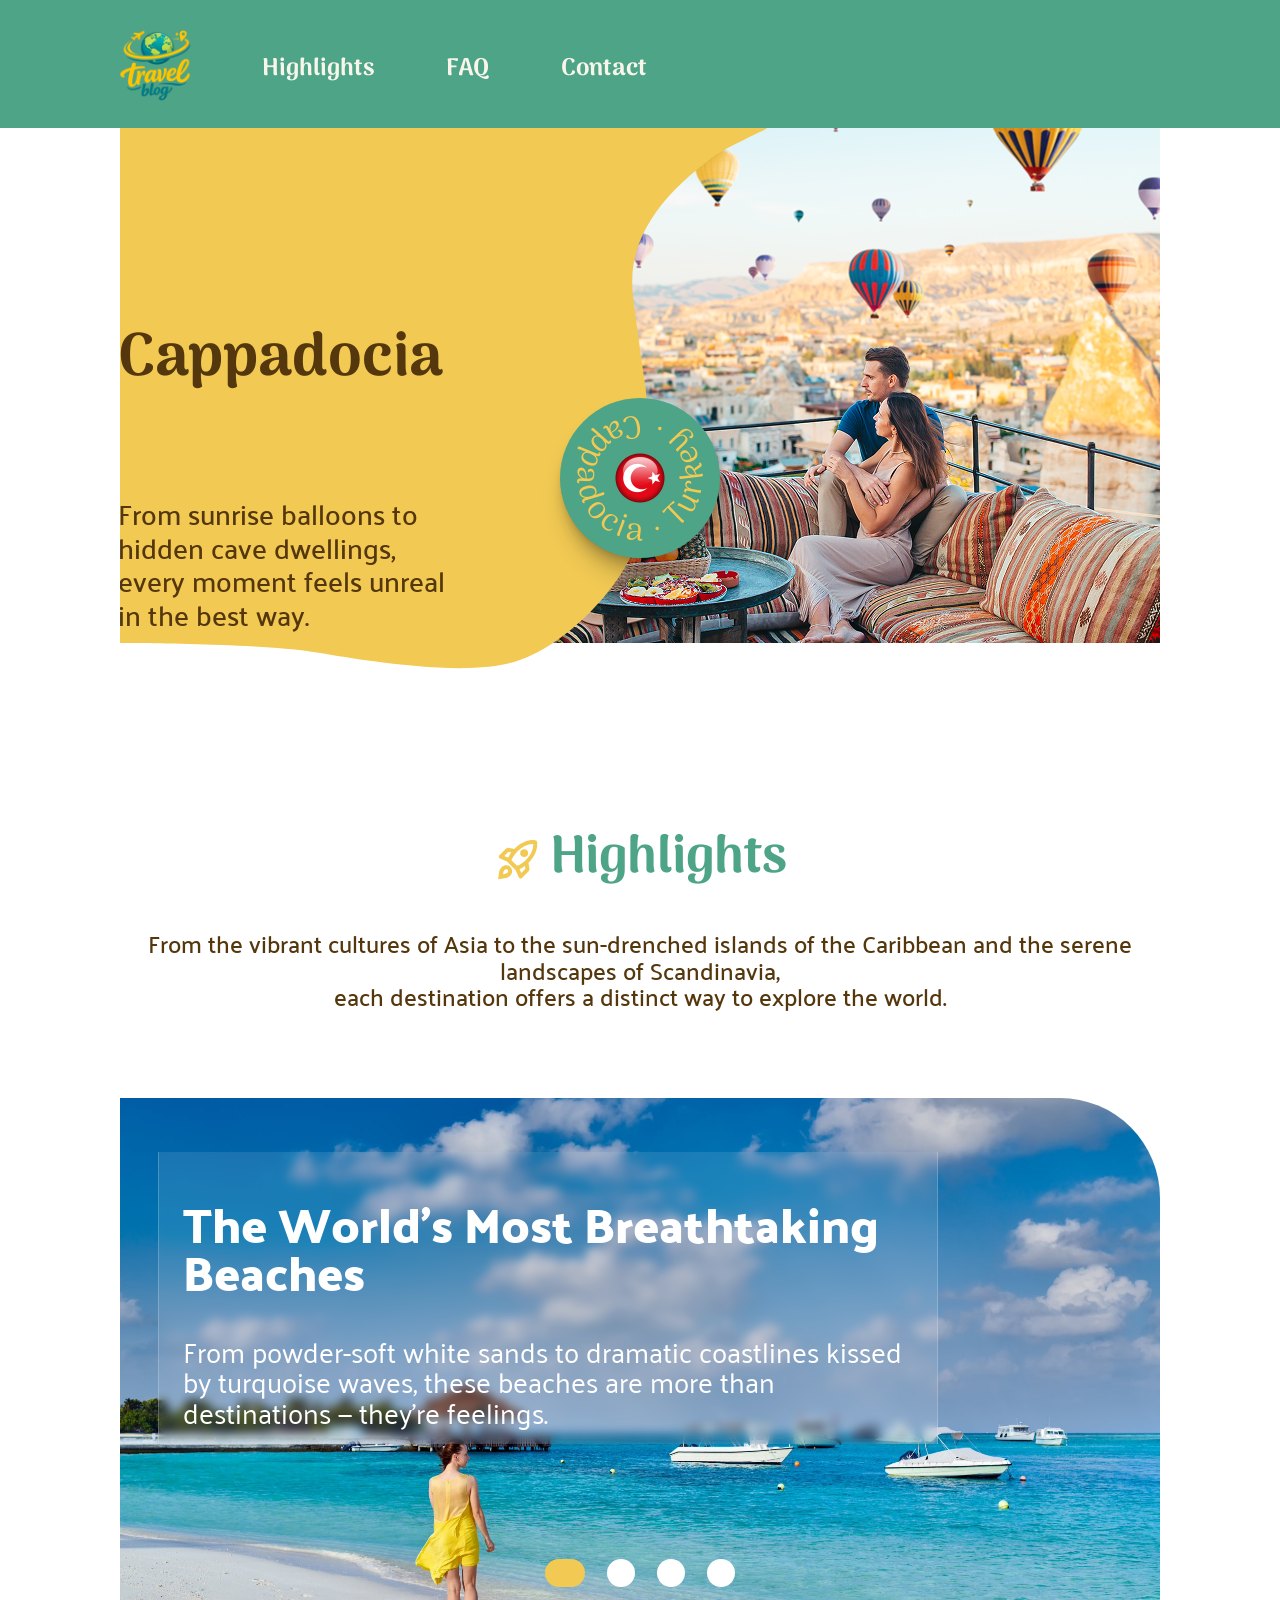
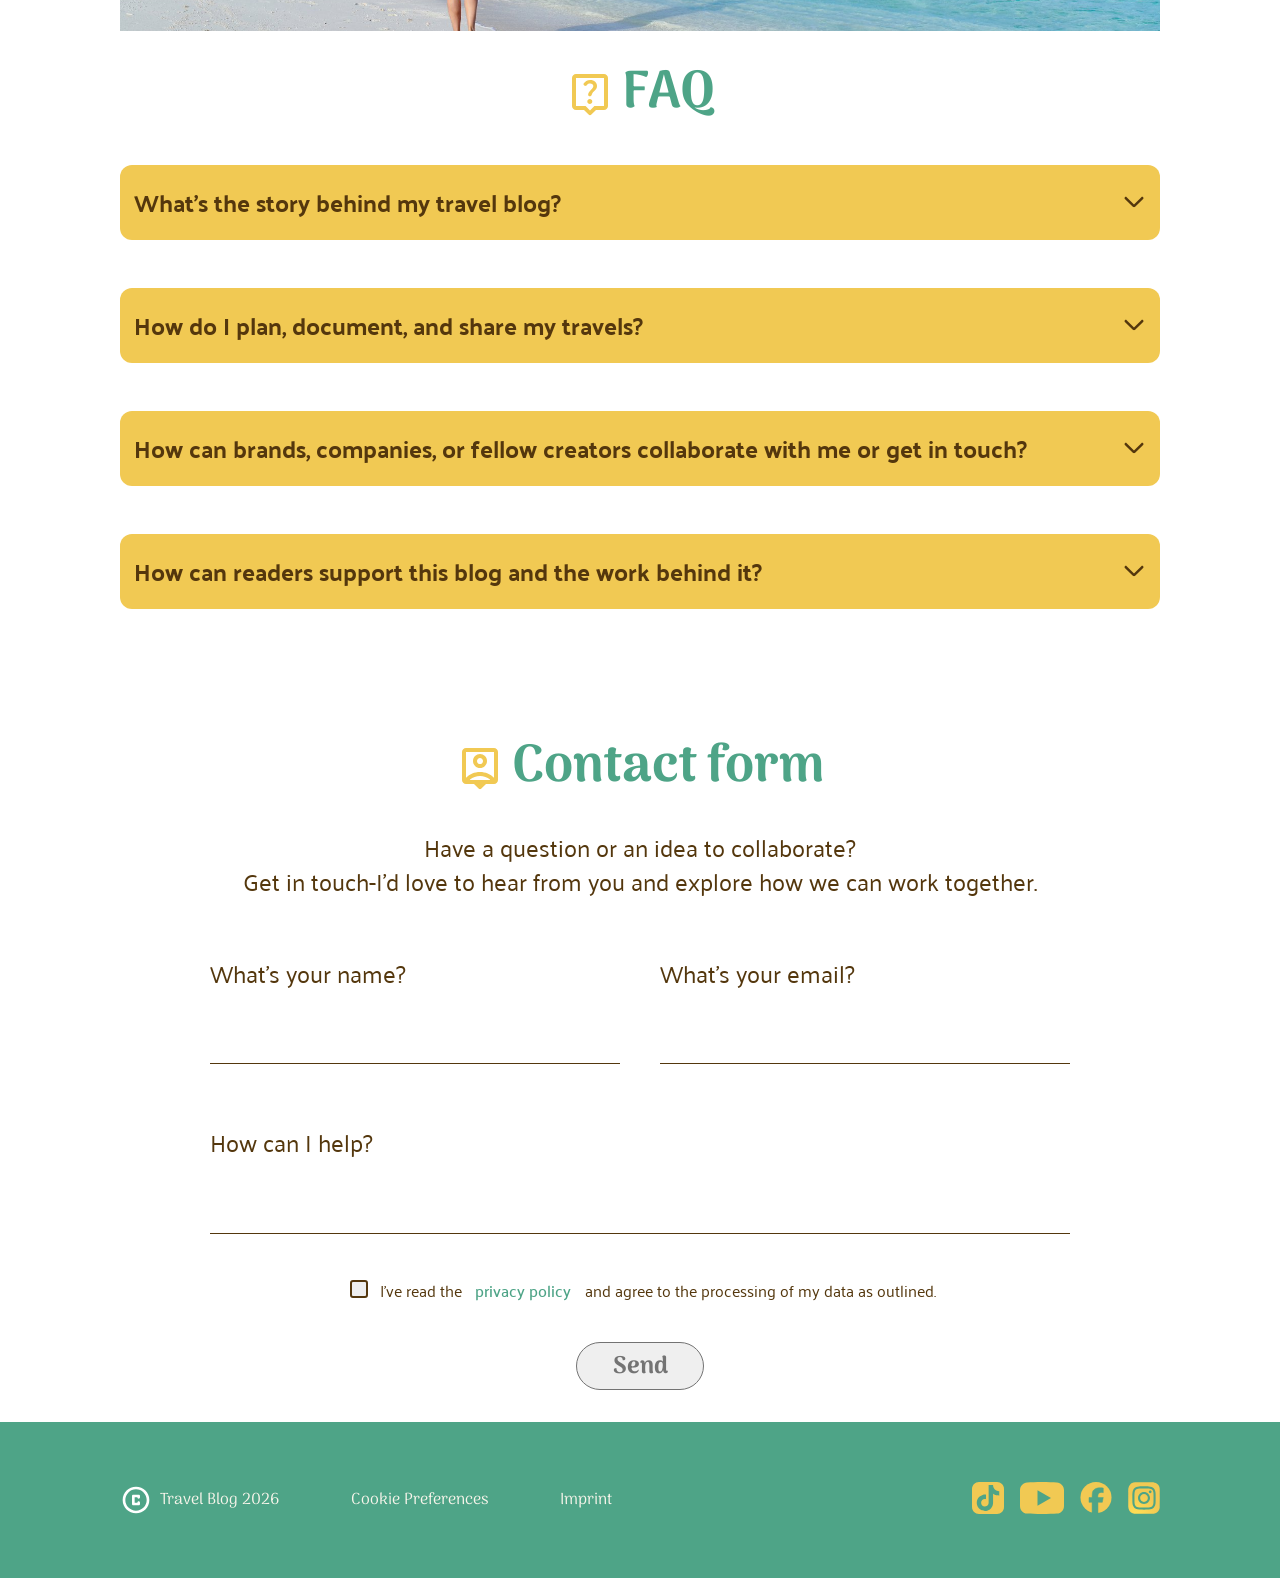
==== commit 123799c1: "changes header padding" ====
--- a/index.html
+++ b/index.html
@@ -21,7 +21,7 @@
 
     <header>
 
-        <a href="../index.html" class="logo"><img src="../assets/img/logo.png" alt="logo"></a>
+        <a href="../index.html" class="logo"><img src="../assets/img/Travel_blog_logo.svg" alt="logo"></a>
 
         <nav class="navbar-header">
             <a href="#highlights">Highlights</a>
--- a/styles/style.css
+++ b/styles/style.css
@@ -7,7 +7,7 @@
   align-items: flex-start;
   justify-content: flex-start;
 
-  width: 100dvw;
+  width: 100%;
   max-width: 1440px;
   min-height: 515px;
 }
@@ -190,6 +190,7 @@
 
   100% {
     transform: translateY(-25%);
+    opacity: 1;
   }
 }
 
@@ -452,12 +453,12 @@
   justify-content: center;
   align-items: center;
 
-  height: 75%;
+  height: 95%;
 }
 
 .carousel-slider {
   /* background-color: black; */
-  height: 80dvh;
+  height: 600px;
 
   width: 1300px;
   /* min-width: calc(50% - 720px); */
@@ -467,6 +468,10 @@
   justify-content: center;
   align-items: center;
 }
+
+/* .carousel-slider h3 {
+  margin-bottom: 16px;
+} */
 
 .carousel-slider input {
   appearance: none;
@@ -790,6 +795,7 @@
 
 .faq {
   width: 100%;
+  margin-top: 32px;
 }
 
 .accordeon {
@@ -979,6 +985,7 @@
   align-items: center;
 
   gap: 32px;
+  margin-bottom: 32px;
 }
 
 .privacy-policy:has(.toggle-check:checked) .send-btn {
@@ -1048,6 +1055,10 @@
   flex-direction: row;
 }
 
+.checkbox-string p {
+  margin-top: 0;
+}
+
 .checkbox-string a {
   width: 115px;
   text-align: center;
@@ -1062,6 +1073,7 @@
 
 .checkmark {
   position: absolute;
+  bottom: 0;
   left: 5px;
   height: 18px;
   width: 18px;
@@ -1202,11 +1214,15 @@
 /* ######################### article02 style ######################### */
 /* ~~~~~~~~~~~~~~~~~~~~~~~~~~~~~~~~~~~~~~~~~~~~~~~~~~~~~~~~~~~~~~~~~~~ */
 
+.article-four {
+  margin-bottom: 48px;
+}
+
 .video-container {
   display: flex;
   justify-content: center;
 
-
+  margin: 32px 0;
 }
 
 
@@ -1240,6 +1256,8 @@
   margin: 0 auto;
   gap: 24px;
 
+  margin-top: 32px;
+  margin-bottom: 32px;
 }
 
 .big-arrow2 {
@@ -1375,7 +1393,7 @@
   padding: 26px 16px 24px 16px;
   border-radius: 30px;
 
-
+  margin-top: 32px;
 }
 
 .protipp-section ol {
--- a/styles/standard.css
+++ b/styles/standard.css
@@ -31,7 +31,7 @@
     align-items: center;
 
 
-    padding: 60px 120px;
+    padding: 32px 120px 24px;
 }
 
 .navbar-header {
@@ -75,8 +75,12 @@
     display: flex;
     flex-direction: column;
     align-items: center;
-    gap: 32px;
-    margin: 0 120px 80px 120px;
+    margin: 0 120px;
+}
+
+.content
+p, h3 {
+    margin-top: 32px;
 }
 
 
@@ -256,11 +260,6 @@
         gap: 32px;
     }
 
-    /* footer {
-        margin-bottom: 90px;
-    } */
-
-
 }
 
 @media screen and (min-width:480px) and (max-width: 767px) {
--- a/styles/responsive.css
+++ b/styles/responsive.css
@@ -20,7 +20,11 @@
 
   .content {
     margin: 0 max(calc(50% - 720px), 120px);
-    margin-bottom: 80px;
+    /* margin-bottom: 80px; */
+  }
+
+  .content h3 {
+    margin-bottom: 0;
   }
 
   .hero-left-right {
@@ -50,7 +54,7 @@
   }
 
   header {
-    padding: 60px max(120px, calc(50% - 720px));
+    padding: 24px max(120px, calc(50% - 720px)) 32px;
   }
 
   footer {
@@ -75,6 +79,14 @@
     margin: 0 max(calc(50% - 720px), 120px);
   }
 
+  /* .content {
+    
+  }
+
+  .content h3 {
+    
+  } */
+
 
   .small_arrow {
     display: none;
@@ -124,12 +136,15 @@
 
   .hero-textblock {
     width: 40%;
+    top: 25%;
+    left: 20%
   }
 
   @keyframes textblock-shift {
     to {
       opacity: 1;
-      transform: translateX(-100%);
+      transform: translateX(-60%);
+     
     }
   }
 
@@ -175,7 +190,7 @@
     display: none;
   }
 
-  
+
 
   .hero-textblock {
     width: 45%;
@@ -280,7 +295,7 @@
     justify-content: center;
     align-items: flex-end;
 
-    height: 500px;
+    height: 450px;
     width: 100%;
 
     position: relative;
@@ -490,8 +505,7 @@
   .content {
     margin-left: 5%;
     margin-right: 5%;
-    margin-bottom: 160px;
-
+    
     /* overflow: clip; */
   }
 
@@ -528,6 +542,49 @@
 
   /* HEADER ANIMATION AB HIER */
 
+  .img-background {
+    left: calc(45% - 720px);
+   
+  }
+
+  
+
+  @keyframes banner-end {
+    100% {
+      opacity: 1;
+      transform: translateX(-25%);
+    }
+  }
+
+
+
+
+  @keyframes textblock-h3 {
+    0% {
+      transform: translateY(75%);
+      opacity: 1;
+    }
+
+    100% {
+      transform: translateY(-25%);
+      opacity: 1;
+    }
+  }
+
+  .hero-textblock {
+    width: 40%;
+    left: 30%;
+    gap: 10px;
+   
+  }
+
+  @keyframes textblock-shift {
+  to {
+    opacity: 1;
+    transform: translateX(-64%);
+  }
+}
+
   .small_animation1,
   .small_animation2,
   .an {
@@ -539,31 +596,21 @@
     left: 300px;
   }
 
-  .hero-textblock {
-    gap: 0px;
-    width: 50%;
-    max-width: 500px;
-    top: 20%;
-    left: 20%;
-    animation: textblock-fade-in 3s ease-in-out 0.5s forwards;
-    transform: none;
-    left: 10px;
-    top: 25%;
-    max-width: none;
-  }
 
   .hero-textblock h3 {
     font-size: 50px;
 
     animation-name: textblock-p;
+    animation-name: textblock-h3;
     animation-duration: 2s;
     animation-timing-function: fade-in;
+
     animation-delay: 1s;
     animation-iteration-count: 1;
     animation-direction: normal;
     animation-fill-mode: forwards;
 
-    transform: none;
+
   }
 
   .hero-textblock p {
@@ -571,11 +618,6 @@
   }
 
   /* HEADER ANIMATION CSS FERTIG */
-
-  .content {
-    gap: 80px;
-    /* background-color: rgb(215, 255, 205); */
-  }
 
   ul {
     padding-left: 25px;
@@ -589,9 +631,6 @@
     box-sizing: border-box;
   }
 
-
-
-
   .small_arrow {
     display: none;
   }
@@ -600,8 +639,6 @@
   .contact-form-p {
     display: none;
   }
-
-
 
 
   .test {
@@ -654,7 +691,7 @@
   header {
     justify-content: center;
     height: 70px;
-    padding: 20px 15px;
+    padding: 7px 15px;
   }
 
 
@@ -713,15 +750,33 @@
 @media screen and (min-width: 320px) and (max-width: 480px) {
 
   /* HEADER ANIMATION AB HIER */
+  .img-background {
+    left: calc(20% - 720px);
+    animation: slideFromRight 3s linear 0.1s forwards;
+  }
+
+  @keyframes slideFromRight {
+    from {
+      transform: translateX(180px);
+    }
+
+    to {
+      transform: translateX(-20px);
+    }
+  }
 
   .big_animation1,
   .big_animation2 {
     display: none;
   }
 
+  .moving-element {
+    top: 150px;
+    left: 100px;
+  }
+
   .small_animation2 {
-
-    animation: small-animation-zoom-in 1.5s ease-in-out 0.5s forwards;
+    animation: small-animation-zoom-in 1.5s ease-in-out 2s forwards;
   }
 
   @keyframes small-animation-zoom-in {
@@ -730,7 +785,7 @@
     }
 
     50% {
-      width: 250px;
+      width: 400px;
     }
 
     100% {
@@ -746,14 +801,34 @@
     font-size: 20px;
   }
 
-  .textblock {
+  .hero-textblock {
     top: 93px;
     left: 14px;
     margin-right: 14px;
     padding: 16px;
-
-    width: auto;
-
+    transform: none;
+    width: 60%;
+    animation: textblock-fade-in 3s linear 0.5s forwards;
+    z-index: 10;
+
+  }
+
+  @keyframes textblock-fade-in {
+    0% {
+      opacity: 0;
+    }
+
+    10% {
+      opacity: 1;
+    }
+
+    60% {
+      opacity: 1;
+    }
+
+    100% {
+      opacity: 0;
+    }
 
   }
 
@@ -854,11 +929,6 @@
 
   .contact-form-p {
     display: none;
-  }
-
-
-  .content {
-    gap: 80px;
   }
 
   .navbar-header {
@@ -1005,7 +1075,6 @@
 
   .content {
     margin: 0 20px 40px 20px;
-    gap: 80px;
     width: calc(100% - 40px);
 
   }
@@ -1067,11 +1136,13 @@
   }
 
   footer {
-    width: auto;
-    gap: 27px;
+    align-items: start;
+    flex-direction: column;
+    gap: 40px;
   }
 
   .social-icons {
+    flex-direction: row;
     text-align: center;
     gap: 5px;
 
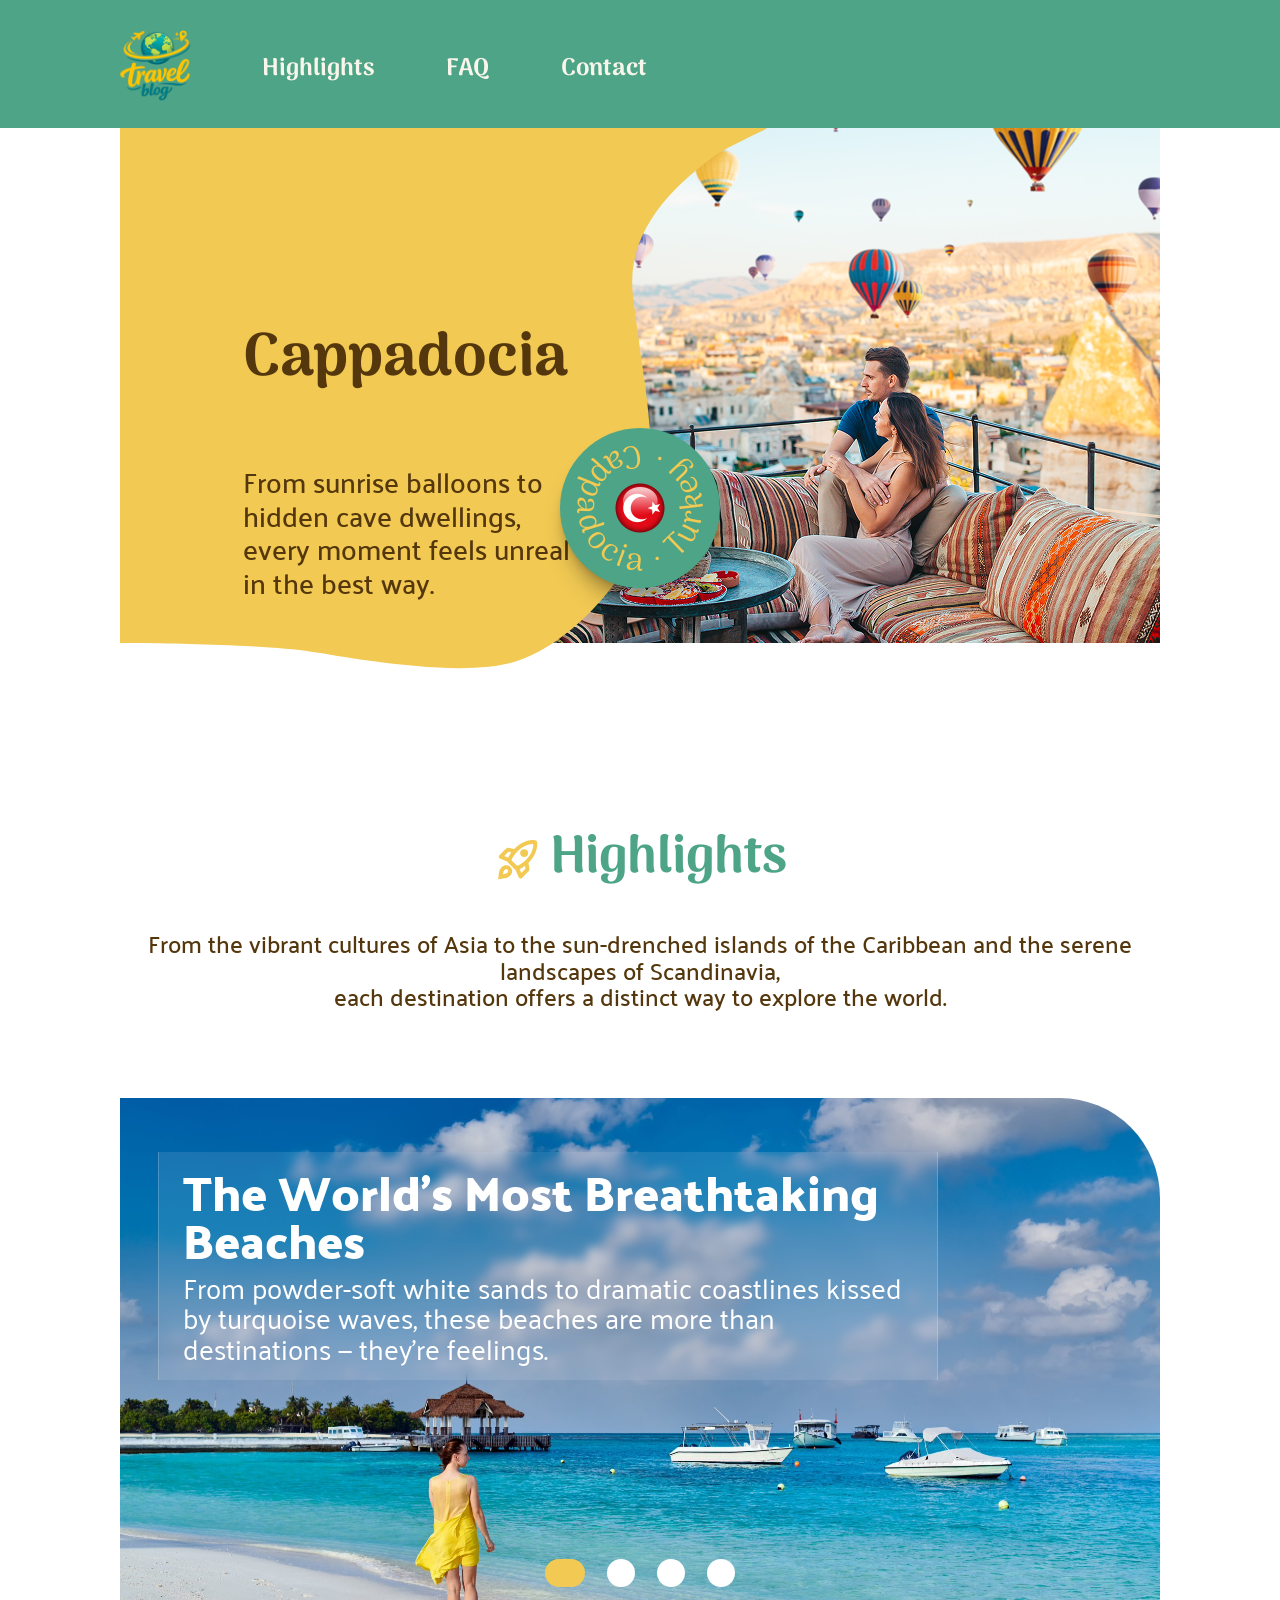
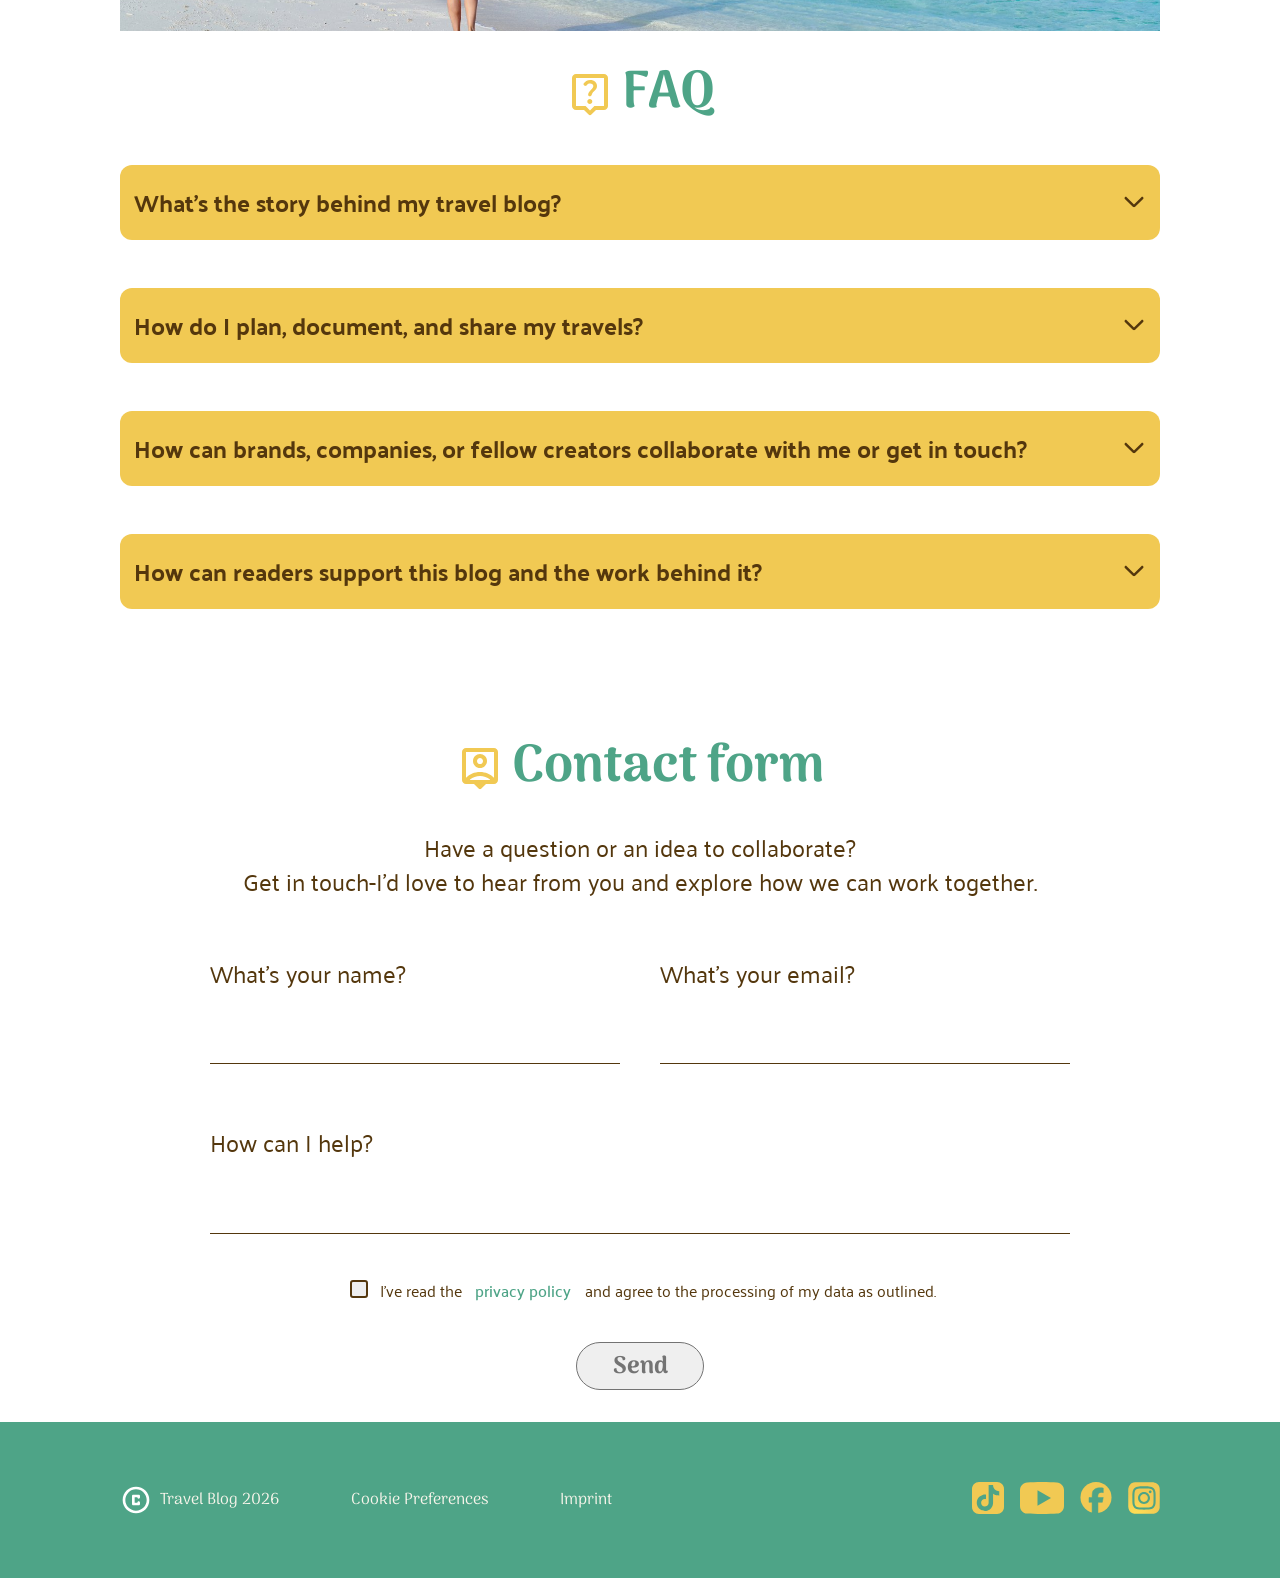
==== commit 6d9d7576: "changes slider and faq h2 index.html" ====
--- a/index.html
+++ b/index.html
@@ -39,7 +39,7 @@
             <div class="hero-first">
                 <div class="img-background">
                     <img src="./assets/img/landing_hero.png" alt="" class="menschen">
-                    <!--<img src="./assets/img/yellow_small-animation.svg" alt="" class="an">-->
+                    
                    
 
                 </div>
@@ -53,7 +53,7 @@
 
                 <div class="img-cover-mid">
                     <img src="./assets/img/landing_animation_mid.png" class="big_animation1">
-                    <!--<img src="./assets/img/small_animation1" class="small_animation1">-->
+                    
                     
                     
 
@@ -168,7 +168,10 @@
         </section>
 
         <section class="faq" id="faq"> <!------------------- FAQ ------------------------------------------------>
-            <h2 class="icon-header"> <img src="./assets/icons/live_help.svg" alt="Questionmark"> FAQ</h2>
+            <div class="icon-header">
+                    <img src="./assets/icons/live_help.svg" alt="Questionmark">
+                    <h2>FAQ</h2>
+                </div>
             <div class="accordeon">
 
                 <!-- Eintrag 1 -->
@@ -293,9 +296,9 @@
                             <p>
                                 I've read the
 
-                                <!--<div class="checkbox-link">-->
+                                
                                 <a href="../pages/privacy-policy.html" target="_blank">privacy policy</a>
-                                <!--</div>-->
+                               
 
                                 and agree to the processing of my data as outlined.
                             </p>
--- a/styles/style.css
+++ b/styles/style.css
@@ -85,7 +85,7 @@
 
   display: flex;
   flex-direction: column;
-  gap: 32px;
+  
   width: 25%;
   max-width: 350px;
 
@@ -178,7 +178,6 @@
 
   100% {
     opacity: 1;
-    /* transform: translateX(-35dvw); */
   }
 }
 
@@ -457,21 +456,15 @@
 }
 
 .carousel-slider {
-  /* background-color: black; */
   height: 600px;
 
   width: 1300px;
-  /* min-width: calc(50% - 720px); */
 
   display: flex;
   flex-direction: column-reverse;
   justify-content: center;
   align-items: center;
 }
-
-/* .carousel-slider h3 {
-  margin-bottom: 16px;
-} */
 
 .carousel-slider input {
   appearance: none;
@@ -507,8 +500,6 @@
   height: 90%;
   max-height: 440px;
 
-  /* background-color: rgba(255, 255, 255, 0.001); */
-
   transform: perspective(300px) rotateY(10deg) translateX(0px);
   transform-origin: 50% 50%;
 
@@ -516,7 +507,6 @@
 }
 
 .carousel-slider-element img {
-  /* opacity: 0.5; */
   border-radius: 20px;
 
   width: 300px;
@@ -551,8 +541,6 @@
 .carousel-slider-element:hover~.carousel-slider-element img {
   width: 300px;
 }
-
-/* ~~~~~~~~~~~~~~~~~~~~~~~~~~~~~~~~~~~~~~~~~~~~~~~~~~~~~~~~~~~~~~~~~~~ */
 
 .p_under_carousel {
   display: flex;
@@ -775,20 +763,18 @@
   color: #ffffff;
 }
 
-.slide-link { /*da war vorher display: block; nur*/
+.slider-a-element .textblock h3,
+.slider-a-element .textblock p {
+  margin: 0;
+}
+
+.slide-link {
   position: absolute;
   top: 0;
   left: 0;
   width: 100%;
   height: 100%;
   z-index: 5;
-
-  /* display: block;
-  position: absolute;
-  inset: 0;
-  z-index: 10;
-  width: 100%;
-  height: auto;*/
 }
 
 /* ######################### faq ######################### */
@@ -854,7 +840,6 @@
   background-color: var(--white-color);
   padding: 4px 10px;
   border-radius: 5px;
-  /* Wie im Figma-Layout (Radius 5px) */
   font-size: 16px;
 
 }
@@ -920,7 +905,6 @@
   display: flex;
   flex-direction: column;
   gap: 64px;
-  /* max-width: calc(50% - 720px); */
   width: 100%;
 
   margin: 0 auto;
@@ -949,7 +933,6 @@
   font-weight: 400;
   font-size: 24px;
   color: var(--secondary-brown);
-  /* margin-bottom: 8px; */
 }
 
 
@@ -968,12 +951,7 @@
   font-weight: 500;
 
   caret-shape: auto;
-  /* ################# vertical line in the input field ################ */
-
-}
-
-
-
+}
 
 /* ~~~~~~~~~~~~~~~~~~~~~~~~~~~~~~~~~~~~~~~~~~~~~~~~~~~~~~~~~~~~~~~~~~~ */
 /* ########################### checkbox ############################## */
@@ -1229,10 +1207,6 @@
 .video-container video {
   border-radius: 53px;
   width: calc(100% - 30px); 
-
-  /*width: 931px;
-  height: 520px;*/
-
 }
 
 ol li,
@@ -1262,11 +1236,11 @@
 
 .big-arrow2 {
   position: absolute;
-  /* Löst den Pfeil aus dem Textfluss */
+  
   left: 0px;
-  /* Schiebt den Pfeil nach links außerhalb der Box (Wert anpassen!) */
+  
   bottom: 0px;
-  /* Positioniert den Pfeil auf Höhe des Buttons */
+  
 }
 
 .big_arrow {
@@ -1456,7 +1430,7 @@
 /* ~~~~~~~~~~~~~~~~~~~~~~~~~~~~~~~~~~~~~~~~~~~~~~~~~~~~~~~~~~~~~~~~~~~ */
 
 #article03 article {
-  /* ############ 'article' element for longer text content ########### */
+  
   color: #3D3D3D;
 }
 
@@ -1492,8 +1466,6 @@
 }
 
 .article03_rain h3 {
-  /* text-align: center; */
-
   display: flex;
   justify-content: center;
 }
--- a/styles/standard.css
+++ b/styles/standard.css
@@ -1,6 +1,3 @@
-/* die einstellungen für Content könnte hier rein und beim 
-responsiv design auch gleich die contentbegrenzug
-weil die ist ja auch überall gleich*/
 
 * {
     box-sizing: border-box;
@@ -9,14 +6,7 @@
     padding: 0;
 
     scroll-behavior: smooth;
-
-    /* ################### Debug marking ############################# */
-    /* outline: 1px solid red !important; */
-}
-
-
-
-/*--------HEADER--------*/
+}
 
 /* ######################### HEADER ######################### */
 header {
--- a/styles/responsive.css
+++ b/styles/responsive.css
@@ -20,7 +20,6 @@
 
   .content {
     margin: 0 max(calc(50% - 720px), 120px);
-    /* margin-bottom: 80px; */
   }
 
   .content h3 {
@@ -78,14 +77,6 @@
   .contact-form {
     margin: 0 max(calc(50% - 720px), 120px);
   }
-
-  /* .content {
-    
-  }
-
-  .content h3 {
-    
-  } */
 
 
   .small_arrow {
@@ -120,7 +111,6 @@
 
   .input-group {
     display: flex;
-    /* justify-content: center; */
     align-items: flex-start;
     gap: 5%;
     width: 100%;
@@ -133,25 +123,28 @@
 /* ~~~~~~~~~~~~~~~~~~~~~~~~~~~~~~~~~~~~~~~~~~~~~~~~~~~~~~~~~~~~~~~~~~~ */
 
 @media screen and (min-width:961px) and (max-width: 1280px) {
+  .moving-element {
+    top: 300px;
+
+  }
 
   .hero-textblock {
     width: 40%;
     top: 25%;
-    left: 20%
+    left: 32%;
   }
 
   @keyframes textblock-shift {
     to {
       opacity: 1;
       transform: translateX(-60%);
-     
+
     }
   }
 
   .carousel-slider-element {
     width: 110px;
     height: 70%;
-    /* max-height: 440px; */
   }
 
   .carousel-slider-element img {
@@ -179,10 +172,46 @@
 /* ######################### 768px to 960px ########################## */
 /* ~~~~~~~~~~~~~~~~~~~~~~~~~~~~~~~~~~~~~~~~~~~~~~~~~~~~~~~~~~~~~~~~~~~ */
 
-
-
-
 @media screen and (min-width:768px) and (max-width: 960px) {
+
+  .img-background {
+    left: calc(45% - 720px);
+  }
+
+
+
+  @keyframes banner-end {
+    100% {
+      opacity: 1;
+      transform: translateX(-25%);
+    }
+  }
+
+  @keyframes textblock-h3 {
+    0% {
+      transform: translateY(75%);
+      opacity: 1;
+    }
+
+    100% {
+      transform: translateY(-25%);
+      opacity: 1;
+    }
+  }
+
+  .hero-textblock {
+    width: 40%;
+    left: 30%;
+    gap: 10px;
+
+  }
+
+  @keyframes textblock-shift {
+    to {
+      opacity: 1;
+      transform: translateX(-64%);
+    }
+  }
 
   .small_animation1,
   .small_animation2,
@@ -190,17 +219,48 @@
     display: none;
   }
 
-
-
-  .hero-textblock {
-    width: 45%;
-  }
-
-  @keyframes textblock-shift {
-    to {
-      transform: translateX(-80%);
-    }
-  }
+  .moving-element {
+    top: 300px;
+    left: 300px;
+  }
+
+
+  .hero-textblock h3 {
+    font-size: 50px;
+
+    animation-name: textblock-p;
+    animation-name: textblock-h3;
+    animation-duration: 2s;
+    animation-timing-function: fade-in;
+
+    animation-delay: 1s;
+    animation-iteration-count: 1;
+    animation-direction: normal;
+    animation-fill-mode: forwards;
+
+
+  }
+
+  .hero-textblock p {
+    font-size: 20px;
+  }
+
+  /*.small_animation1,
+    .small_animation2,
+    .an {
+      display: none;
+    }
+
+
+    .hero-textblock {
+      width: 45%;
+    }
+
+    @keyframes textblock-shift {
+      to {
+        transform: translateX(-80%);
+      }
+    } */
 
 
   .small_arrow {
@@ -262,7 +322,6 @@
 
   .input-group {
     display: flex;
-    /* justify-content: center; */
     align-items: flex-start;
     gap: 5%;
     width: 100%;
@@ -272,7 +331,6 @@
 
   .carousel-wrapper {
     z-index: 1;
-    /* width: 100%; */
     width: 1000px;
     height: 90%;
 
@@ -283,8 +341,6 @@
     justify-content: center;
     align-items: flex-start;
     transition: all 1s ease-in-out;
-
-    /* background-color: black; */
 
     pointer-events: none;
   }
@@ -437,6 +493,14 @@
   .carousel-slider input[value="five"]:checked~.carousel-wrapper {
     transform: translateX(-32%);
   }
+
+  .textblock>p {
+    font-size: 20px;
+  }
+
+  .textblock>h3 {
+    font-size: 28px;
+  }
 }
 
 @media screen and (min-width:768px) {
@@ -449,6 +513,8 @@
   .navbar-mobile {
     display: none;
   }
+
+  
 }
 
 /* ~~~~~~~~~~~~~~~~~~~~~~~~~~~~~~~~~~~~~~~~~~~~~~~~~~~~~~~~~~~~~~~~~~~ */
@@ -480,14 +546,11 @@
     transform: none;
   }
 
-  .hero-textblock p {
+  /*.hero-textblock p {
     font-size: 20px;
 
     max-width: 500px;
-  }
-
-  /* HEADER ANIMATION CSS FERTIG */
-
+  }*/
 
   .header p {
     display: none;
@@ -505,8 +568,6 @@
   .content {
     margin-left: 5%;
     margin-right: 5%;
-    
-    /* overflow: clip; */
   }
 
   .small_arrow {
@@ -531,6 +592,16 @@
 
     padding: 10% 5% 5% 5%;
   }
+
+  .textblock>p {
+    font-size: 20px;
+  }
+
+  .textblock>h3 {
+    font-size: 28px;
+  }
+
+
 }
 
 
@@ -544,10 +615,9 @@
 
   .img-background {
     left: calc(45% - 720px);
-   
-  }
-
-  
+  }
+
+
 
   @keyframes banner-end {
     100% {
@@ -556,9 +626,6 @@
     }
   }
 
-
-
-
   @keyframes textblock-h3 {
     0% {
       transform: translateY(75%);
@@ -575,15 +642,15 @@
     width: 40%;
     left: 30%;
     gap: 10px;
-   
+
   }
 
   @keyframes textblock-shift {
-  to {
-    opacity: 1;
-    transform: translateX(-64%);
-  }
-}
+    to {
+      opacity: 1;
+      transform: translateX(-64%);
+    }
+  }
 
   .small_animation1,
   .small_animation2,
@@ -616,8 +683,6 @@
   .hero-textblock p {
     font-size: 20px;
   }
-
-  /* HEADER ANIMATION CSS FERTIG */
 
   ul {
     padding-left: 25px;
@@ -645,6 +710,10 @@
     flex-direction: column;
   }
 
+  .textblock{
+    gap: 8px;
+  }
+
   .textblock>p {
     font-size: 20px;
   }
@@ -671,9 +740,6 @@
   }
 
   .video-container video {
-
-    /*width: 345px;
-    height: 193px;*/
 
     object-fit: cover;
     border-radius: 50px;
@@ -843,8 +909,6 @@
     overflow: hidden;
   }
 
-  /* HEADER ANIMATION CSS FERTIG */
-
   .page-information {
     gap: 16px;
   }
@@ -879,9 +943,9 @@
     height: 56px;
   }
 
-  .protipp-section {
+  /*.protipp-section {
     margin-top: 32px;
-  }
+  }*/
 
 
 
@@ -896,7 +960,6 @@
 
   .content {
     width: 100%;
-    /* background-color: blanchedalmond; */
   }
 
 
@@ -983,7 +1046,6 @@
 
   ol,
   ul {
-    /*padding-left: 20px;*/
     /* Genug Platz für die Nummern, aber bricht nicht aus */
     margin-left: 0;
     width: 100%;
@@ -1013,6 +1075,10 @@
   h3 {
     font-size: 20px;
     text-align: center;
+  }
+
+  .icon-header h2{
+    font-size: 35px;
   }
 
 
@@ -1054,10 +1120,6 @@
     gap: 48px;
   }
 
-  /* .icon-btn { */
-  /*margin-top: 60px;*/
-  /* } */
-
   .share-section>img {
     width: 60px;
     height: auto;
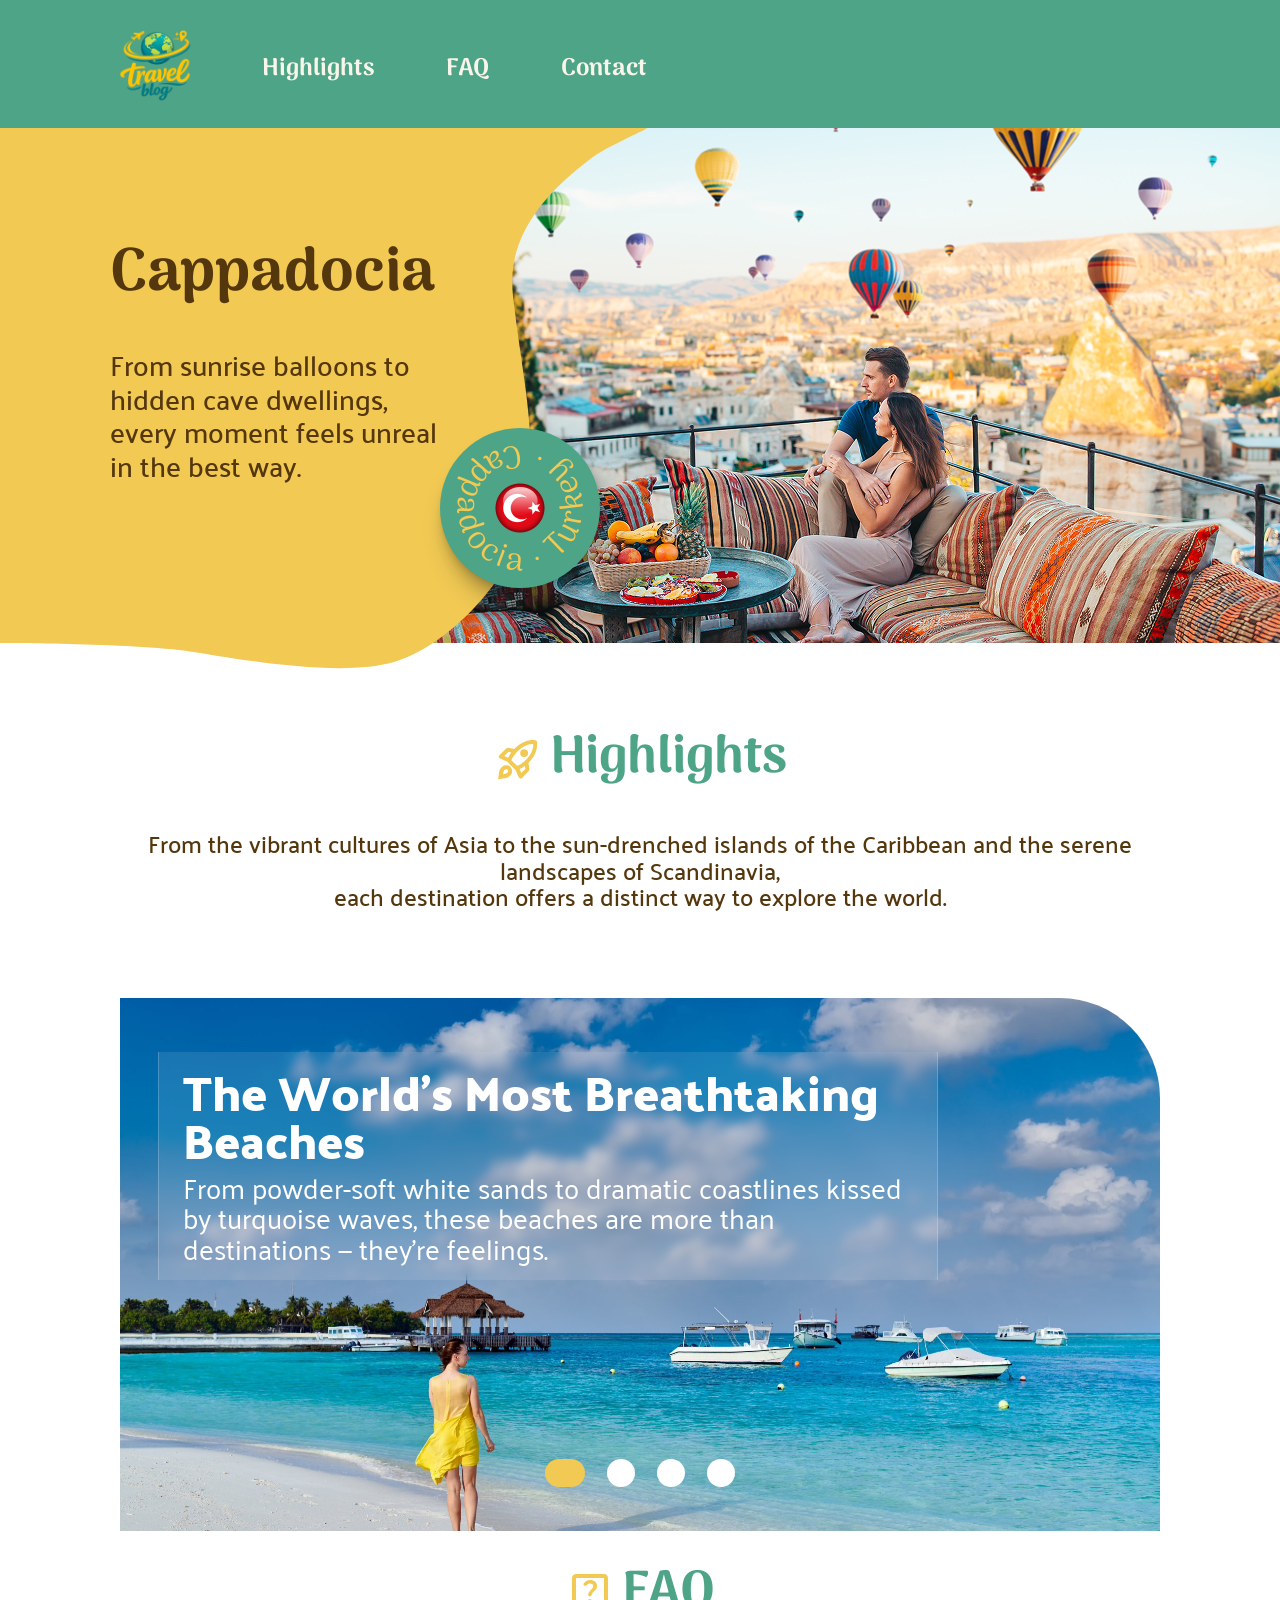
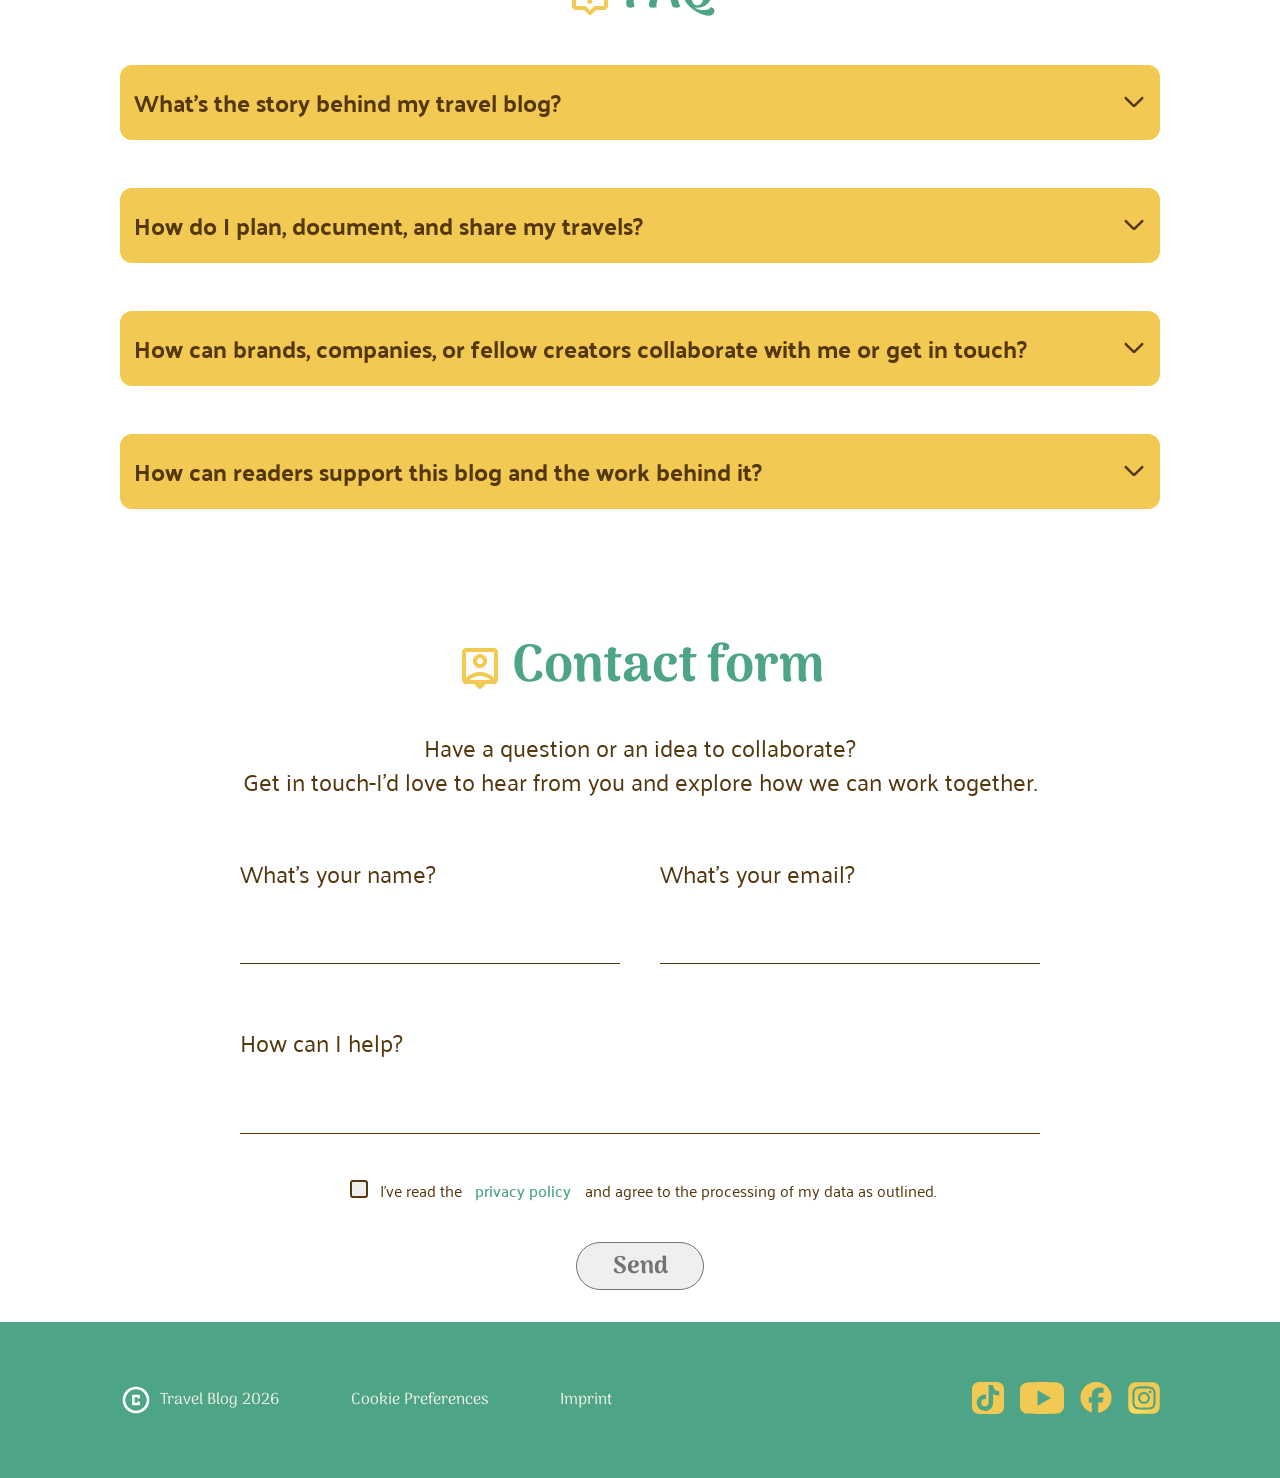
==== commit 751e5f51: "index.html hero-left-right removed from content -> #landingpage, style.css some adjustments and read" ====
--- a/index.html
+++ b/index.html
@@ -31,10 +31,7 @@
 
     </header>
 
-    <!------------------------------------------- content ------------------------------------------------------>
-
-    <content class="content">
-        <section class="hero-left-right"> <!-- ############## landing hero section ######################## -->
+    <section class="hero-left-right"> <!-- ############## landing hero section ######################## -->
 
             <div class="hero-first">
                 <div class="img-background">
@@ -95,8 +92,12 @@
                 </div>
             </div>
 
-        </section>
-
+    </section>
+
+    <!------------------------------------------- content ------------------------------------------------------>
+
+    <content class="content">
+        
         <section class="highlights" id="highlights">
             <!------------------- highlights ------------------------------------------------>
             <div class="header">
--- a/styles/style.css
+++ b/styles/style.css
@@ -3,10 +3,6 @@
 /* ~~~~~~~~~~~~~~~~~~~~~~~~~~~~~~~~~~~~~~~~~~~~~~~~~~~~~~~~~~~~~~~~~~~ */
 
 .hero-left-right {
-  display: flex;
-  align-items: flex-start;
-  justify-content: flex-start;
-
   width: 100%;
   max-width: 1440px;
   min-height: 515px;
@@ -16,9 +12,9 @@
   position: relative;
   overflow: hidden;
   top: 0;
-  left: 0;
-  width: 100%;
-  height: 700px;
+  
+  width: 100%;
+  height: 600px;
 
   background-color: rgb(255, 255, 255);
 }
@@ -89,7 +85,7 @@
   width: 25%;
   max-width: 350px;
 
-  top: 25%;
+  top: 10%;
   left: 40%;
 
   position: absolute;
@@ -876,7 +872,8 @@
 
   padding-top: 88px;
 
-  width: 1100px;
+  width: 100%;
+  max-width: 1100px;
   font-family: 'Palanquin';
   font-size: 24px;
   font-weight: 500;
@@ -1226,7 +1223,8 @@
 
   align-items: center;
 
-  width: 463px;
+  width: 95%;
+  max-width: 460px;
   margin: 0 auto;
   gap: 24px;
 
--- a/styles/standard.css
+++ b/styles/standard.css
@@ -61,6 +61,12 @@
     height: 72px;
 }
 
+#landingpage {
+    display: flex;
+    flex-direction: column;
+    align-items: center;
+}
+
 .content {
     display: flex;
     flex-direction: column;
--- a/styles/responsive.css
+++ b/styles/responsive.css
@@ -68,6 +68,11 @@
 
 @media screen and (min-width:961px) and (max-width: 1440px) {
 
+  .hero-left-right {
+    width: 100%;
+    position: relative;
+  }
+  
   .small_animation1,
   .small_animation2,
   .an {
@@ -123,6 +128,11 @@
 /* ~~~~~~~~~~~~~~~~~~~~~~~~~~~~~~~~~~~~~~~~~~~~~~~~~~~~~~~~~~~~~~~~~~~ */
 
 @media screen and (min-width:961px) and (max-width: 1280px) {
+  .hero-left-right {
+    width: 100%;
+    position: relative;
+  }
+  
   .moving-element {
     top: 300px;
 
@@ -130,8 +140,8 @@
 
   .hero-textblock {
     width: 40%;
-    top: 25%;
-    left: 32%;
+    top: 15%;
+    left: 25%;
   }
 
   @keyframes textblock-shift {
@@ -174,6 +184,11 @@
 
 @media screen and (min-width:768px) and (max-width: 960px) {
 
+  .hero-left-right {
+    width: 100%;
+    position: relative;
+  }
+
   .img-background {
     left: calc(45% - 720px);
   }
@@ -200,8 +215,8 @@
   }
 
   .hero-textblock {
-    width: 40%;
-    left: 30%;
+    width: 30%;
+    left: 25%;
     gap: 10px;
 
   }
@@ -244,24 +259,6 @@
   .hero-textblock p {
     font-size: 20px;
   }
-
-  /*.small_animation1,
-    .small_animation2,
-    .an {
-      display: none;
-    }
-
-
-    .hero-textblock {
-      width: 45%;
-    }
-
-    @keyframes textblock-shift {
-      to {
-        transform: translateX(-80%);
-      }
-    } */
-
 
   .small_arrow {
     display: none;
@@ -514,7 +511,7 @@
     display: none;
   }
 
-  
+
 }
 
 /* ~~~~~~~~~~~~~~~~~~~~~~~~~~~~~~~~~~~~~~~~~~~~~~~~~~~~~~~~~~~~~~~~~~~ */
@@ -524,11 +521,6 @@
 @media (max-width: 767px) {
 
   /* HEADER ANIMATION AB HIER */
-
-  .hero-textblock {
-    width: 35%;
-  }
-
 
   .hero-textblock h3 {
     font-size: 50px;
@@ -546,12 +538,6 @@
     transform: none;
   }
 
-  /*.hero-textblock p {
-    font-size: 20px;
-
-    max-width: 500px;
-  }*/
-
   .header p {
     display: none;
   }
@@ -611,18 +597,21 @@
 
 @media screen and (min-width:481px) and (max-width: 767px) {
 
-  /* HEADER ANIMATION AB HIER */
+
+
+  .hero-left-right {
+    width: 100%;
+    position: relative;
+  }
 
   .img-background {
     left: calc(45% - 720px);
   }
-
-
 
   @keyframes banner-end {
     100% {
       opacity: 1;
-      transform: translateX(-25%);
+      transform: translateX(-30%);
     }
   }
 
@@ -641,8 +630,6 @@
   .hero-textblock {
     width: 40%;
     left: 30%;
-    gap: 10px;
-
   }
 
   @keyframes textblock-shift {
@@ -659,8 +646,8 @@
   }
 
   .moving-element {
-    top: 300px;
-    left: 300px;
+    top: 337px;
+    left: 268px;
   }
 
 
@@ -710,7 +697,7 @@
     flex-direction: column;
   }
 
-  .textblock{
+  .textblock {
     gap: 8px;
   }
 
@@ -815,7 +802,19 @@
 
 @media screen and (min-width: 320px) and (max-width: 480px) {
 
-  /* HEADER ANIMATION AB HIER */
+
+  .hero-left-right {
+    width: 100%;
+    position: relative;
+  }
+
+
+  .hero-left-right {
+    margin-left: 0px;
+    margin-right: 0px;
+    margin: 0px;
+  }
+
   .img-background {
     left: calc(20% - 720px);
     animation: slideFromRight 3s linear 0.1s forwards;
@@ -859,23 +858,26 @@
     }
   }
 
-  .textblock>h3 {
-    font-size: 28px;
-  }
-
-  .textblock>p {
+  .hero-textblock>h3 {
+    font-size: 40px;
+    text-align: left;
+  }
+
+  .hero-textblock>p {
     font-size: 20px;
+    width: 50%;
   }
 
   .hero-textblock {
     top: 93px;
     left: 14px;
     margin-right: 14px;
-    padding: 16px;
+
     transform: none;
-    width: 60%;
+    width: 100%;
     animation: textblock-fade-in 3s linear 0.5s forwards;
     z-index: 10;
+    padding: 0 20px;
 
   }
 
@@ -898,16 +900,6 @@
 
   }
 
-  .textblock>h3 {
-    text-align: left;
-  }
-
-  .textblock>p {
-    display: -webkit-box;
-    -webkit-line-clamp: 3;
-    -webkit-box-orient: vertical;
-    overflow: hidden;
-  }
 
   .page-information {
     gap: 16px;
@@ -925,12 +917,10 @@
 
     height: 70px;
     padding: 10px 10px;
-    /* Überschreibt jetzt sauber das 60px 120px Padding */
     gap: 0;
 
 
   }
-
 
   .logo {
     display: flex;
@@ -943,11 +933,6 @@
     height: 56px;
   }
 
-  /*.protipp-section {
-    margin-top: 32px;
-  }*/
-
-
 
   .big_arrow {
     display: none;
@@ -1026,10 +1011,8 @@
 
 
   .video-container video {
-
     object-fit: cover;
     border-radius: 50px;
-
   }
 
   .article01-top h2 {
@@ -1046,7 +1029,6 @@
 
   ol,
   ul {
-    /* Genug Platz für die Nummern, aber bricht nicht aus */
     margin-left: 0;
     width: 100%;
 
@@ -1062,14 +1044,10 @@
     word-break: break-word;
     max-width: 100%;
 
-    /* Das entfernt jetzt das schiebende 40px Margin links */
     margin-left: 0;
     margin-right: 0;
 
     box-sizing: border-box;
-
-
-
   }
 
   h3 {
@@ -1077,7 +1055,7 @@
     text-align: center;
   }
 
-  .icon-header h2{
+  .icon-header h2 {
     font-size: 35px;
   }
 
@@ -1089,12 +1067,9 @@
 
     margin-left: 0;
 
-    /* Gibt den Nummern (1., 2...) links genug Platz */
     padding-right: 16px;
-    /* Verhindert, dass Text rechts an den Rand klatscht */
-  }
-
-  /* Die Text- und Listenelemente anpassen */
+  }
+
   .p_under_carousel p,
   .p_under_carousel ul li,
   .p_under_carousel ol li {
@@ -1102,7 +1077,7 @@
     word-break: break-word;
     margin-left: 0px;
     padding-left: 0px;
-    /* WICHTIG: width: 100% ENTFERNEN! */
+
     width: auto;
   }
 
@@ -1138,7 +1113,6 @@
   .content {
     margin: 0 20px 40px 20px;
     width: calc(100% - 40px);
-
   }
 
   footer img {
